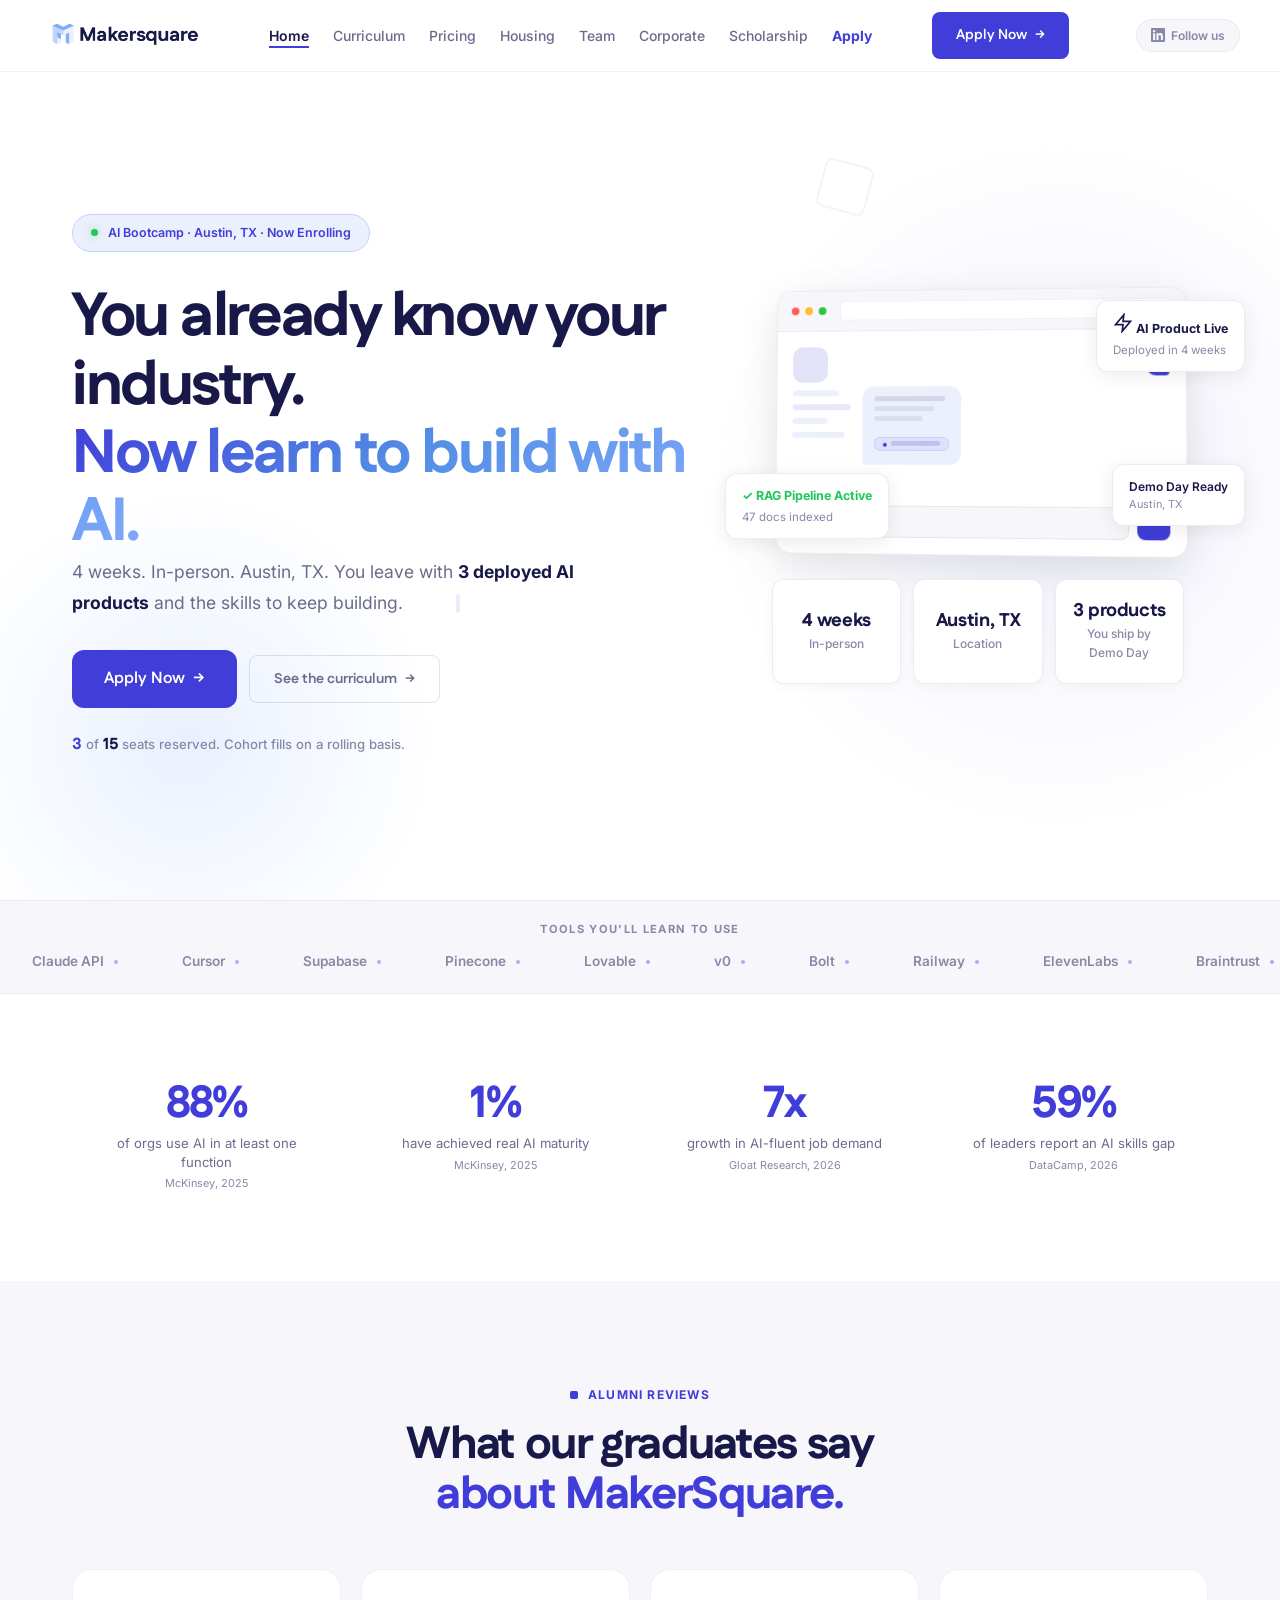
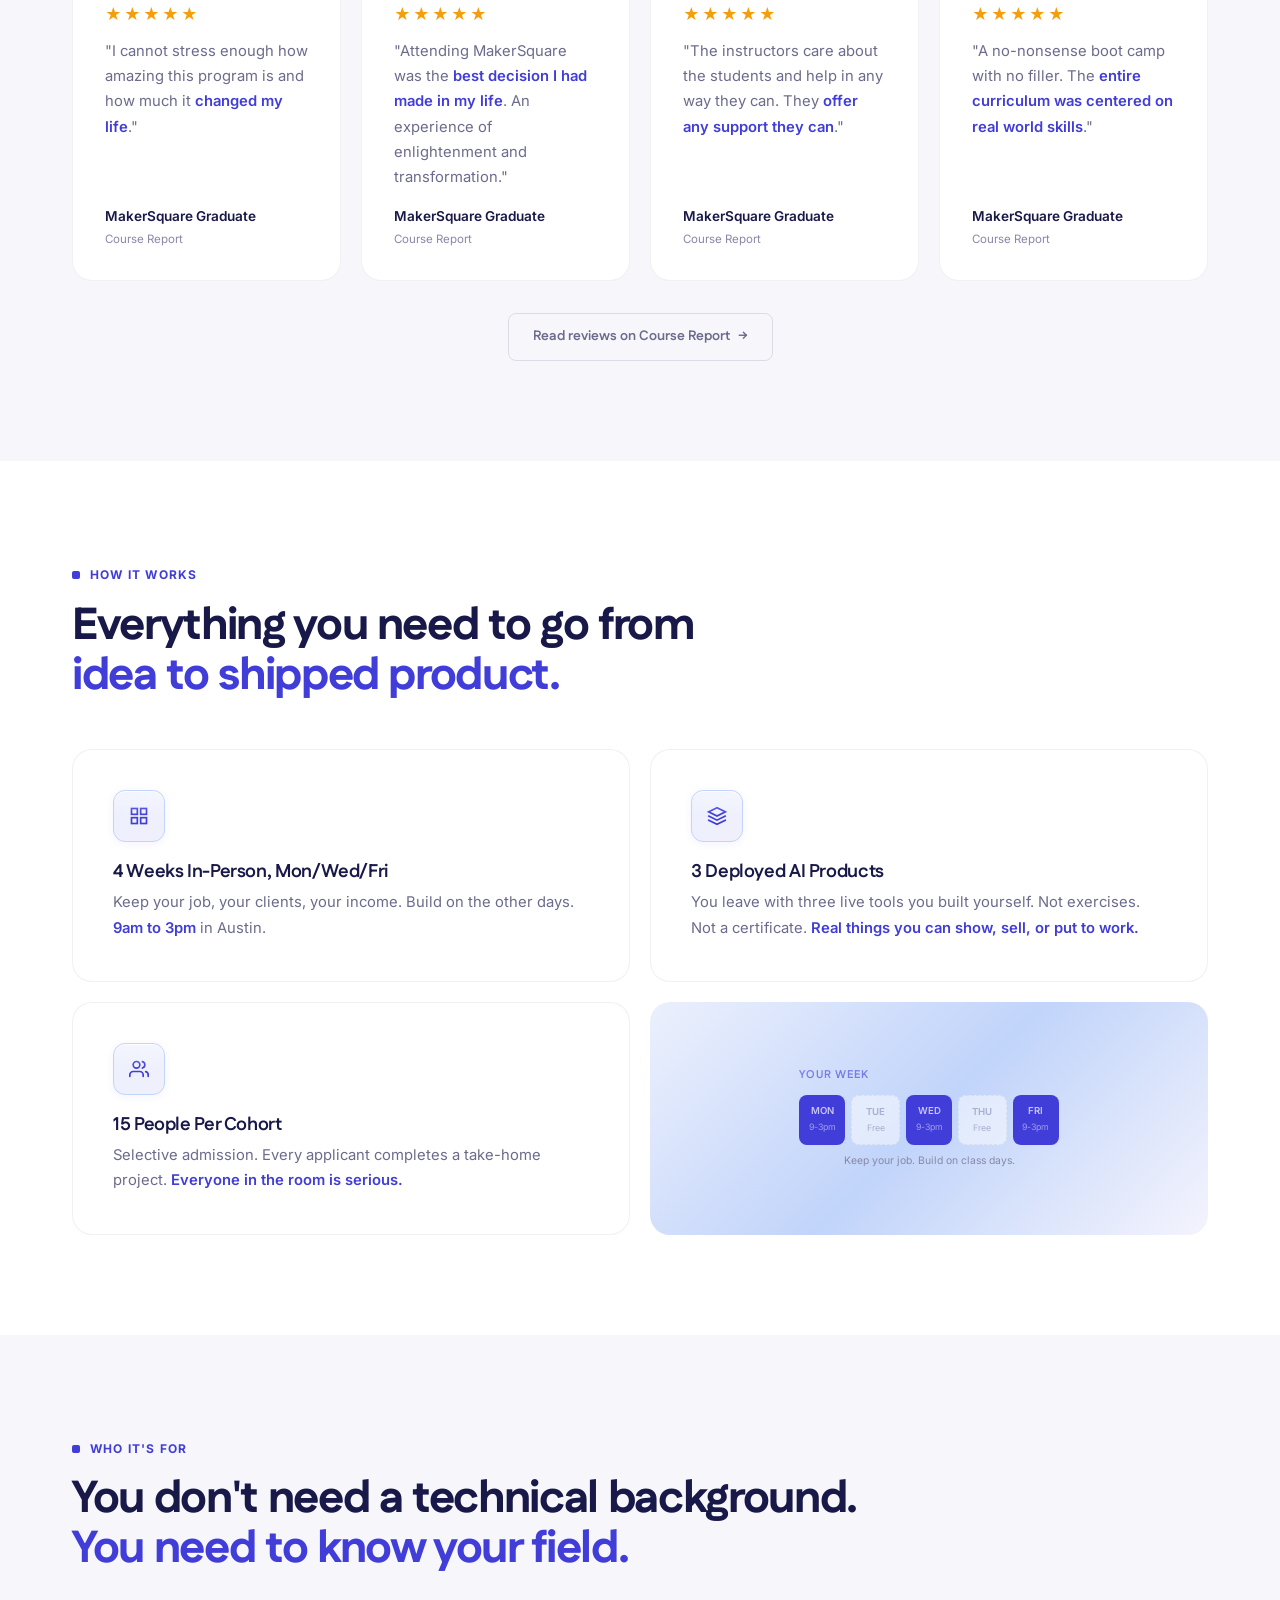
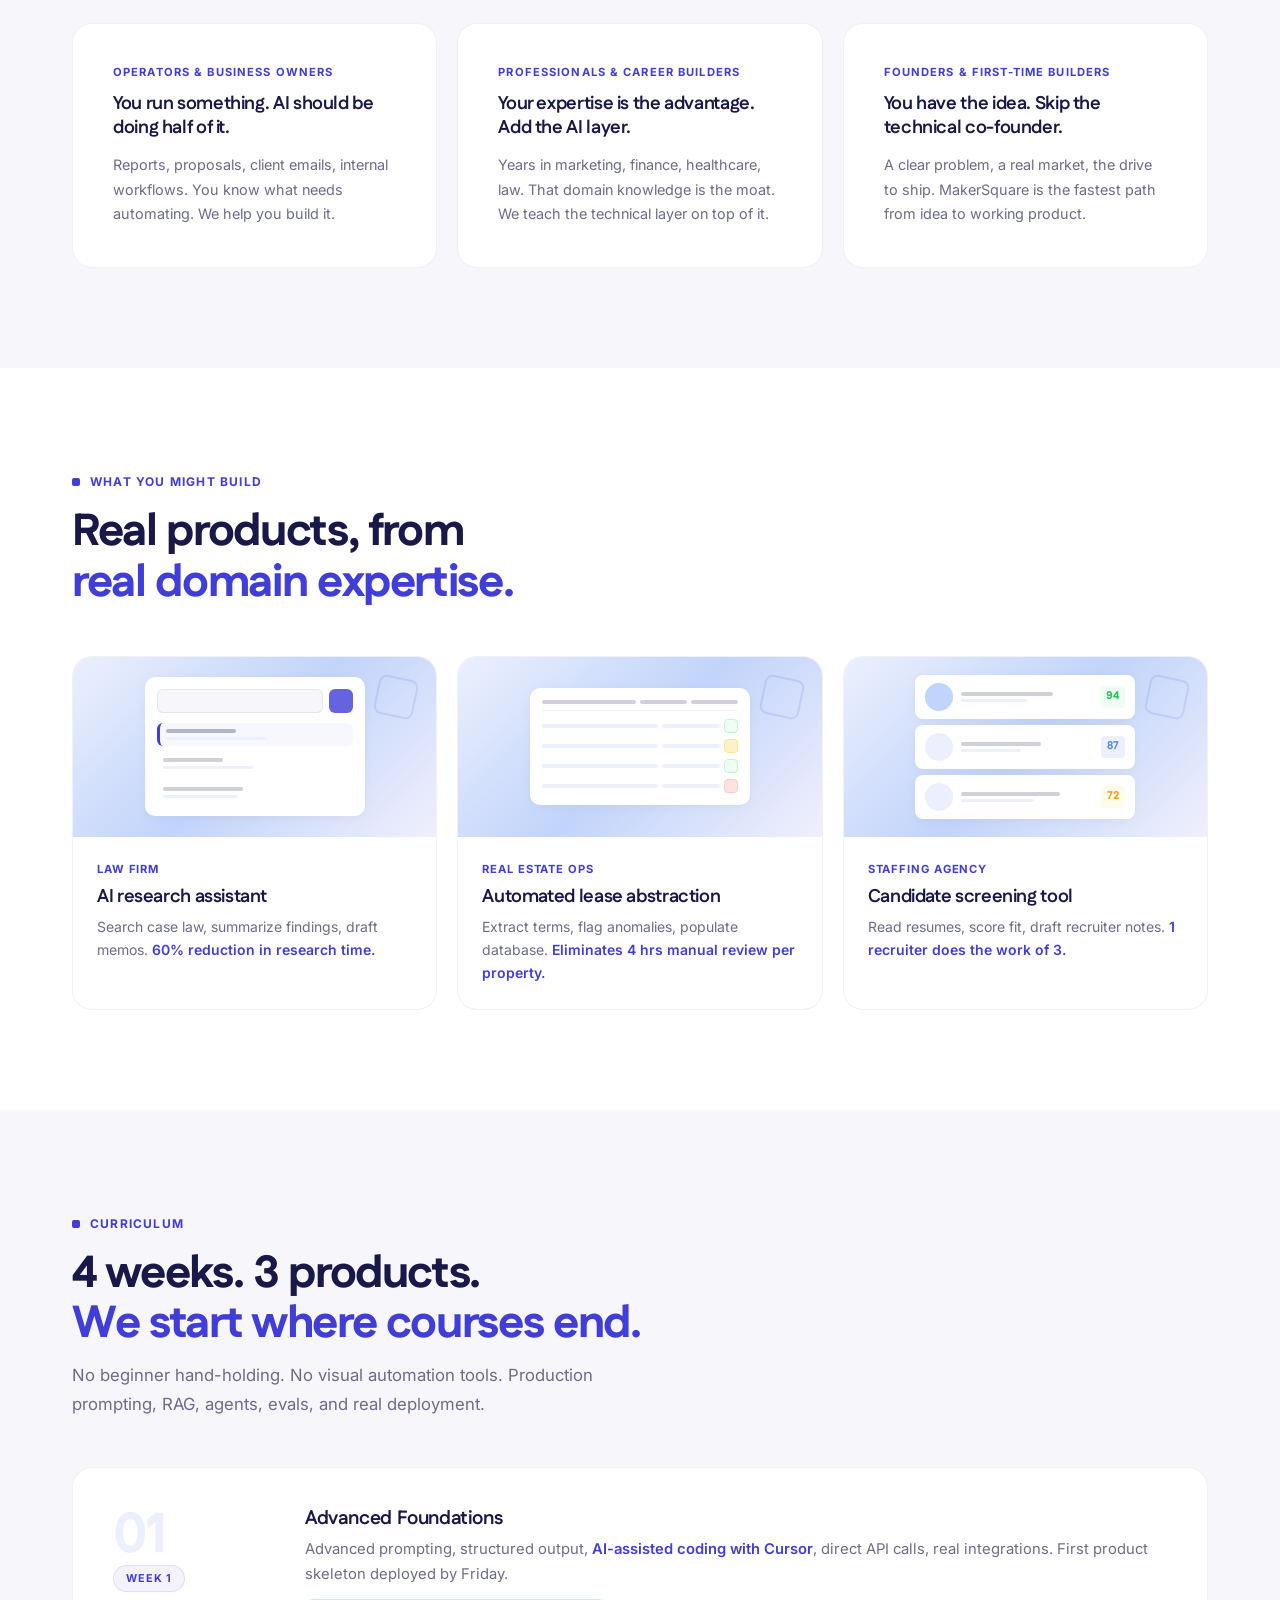
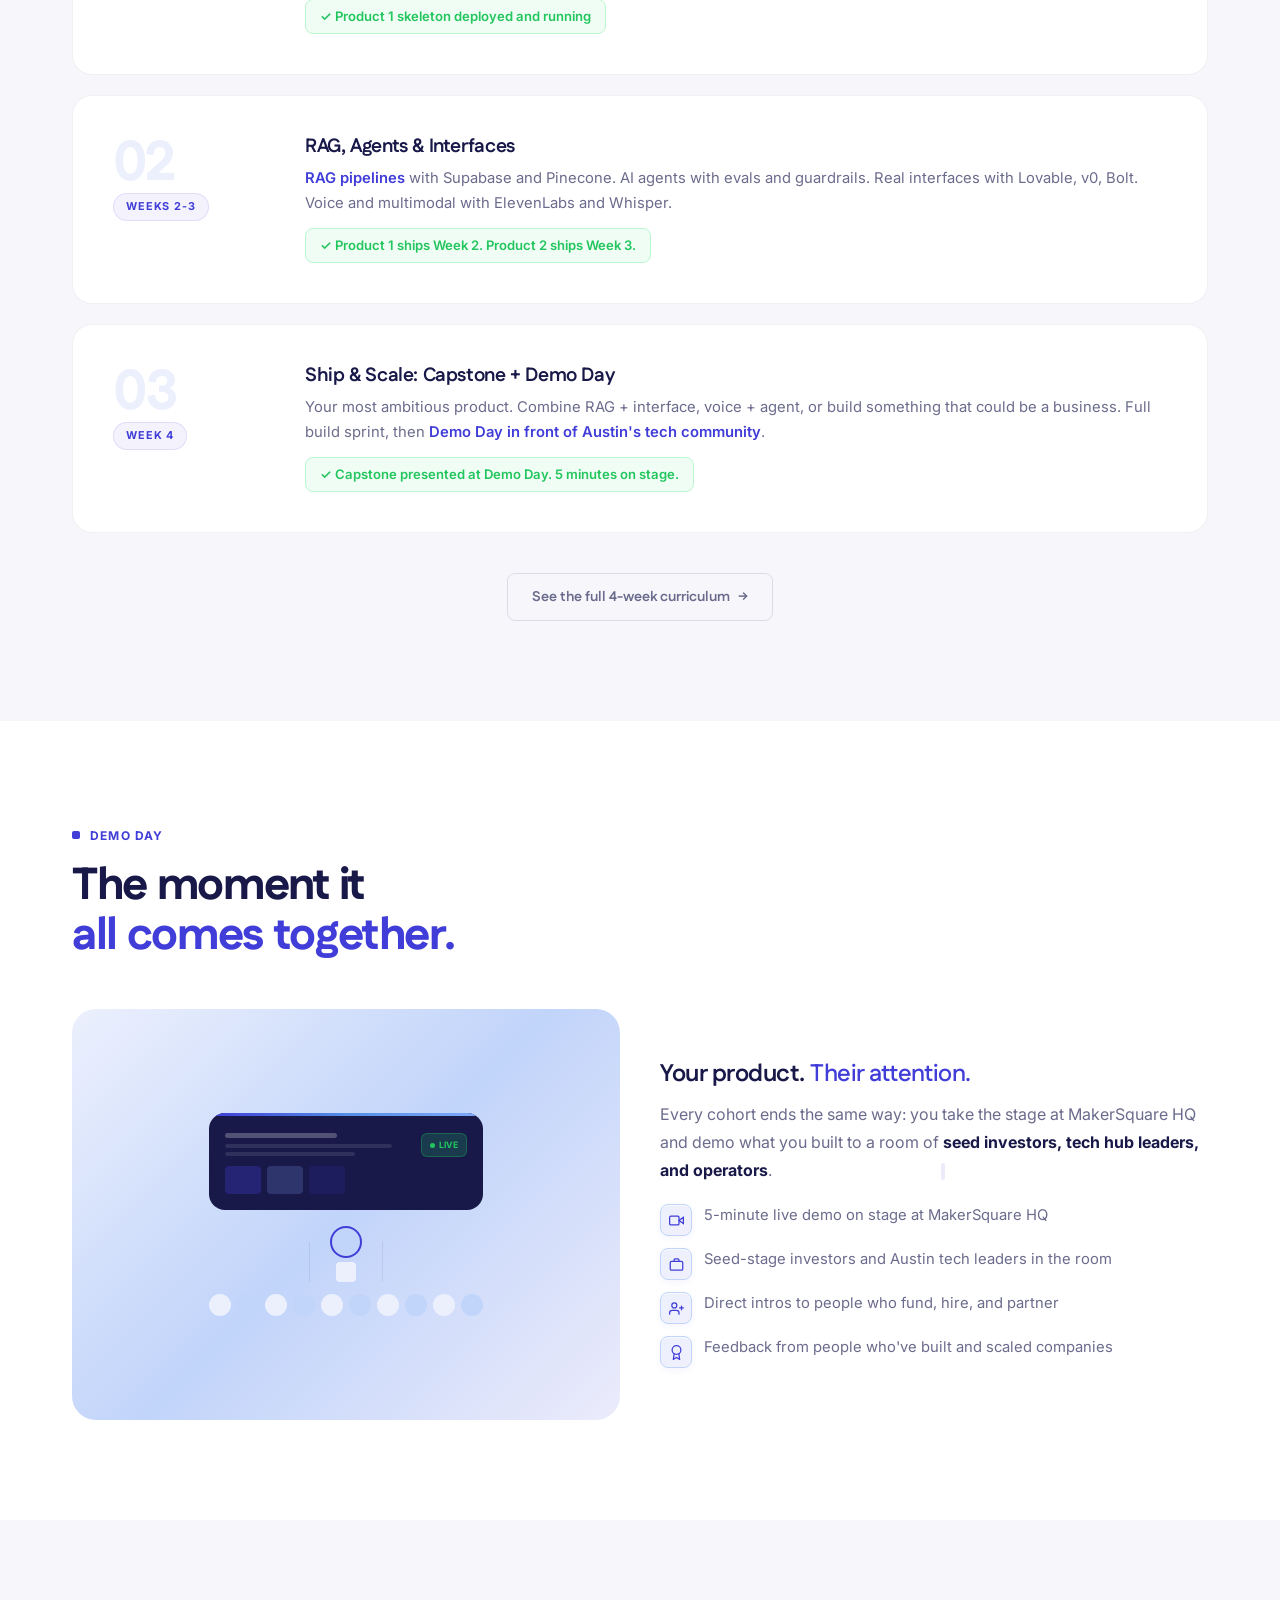
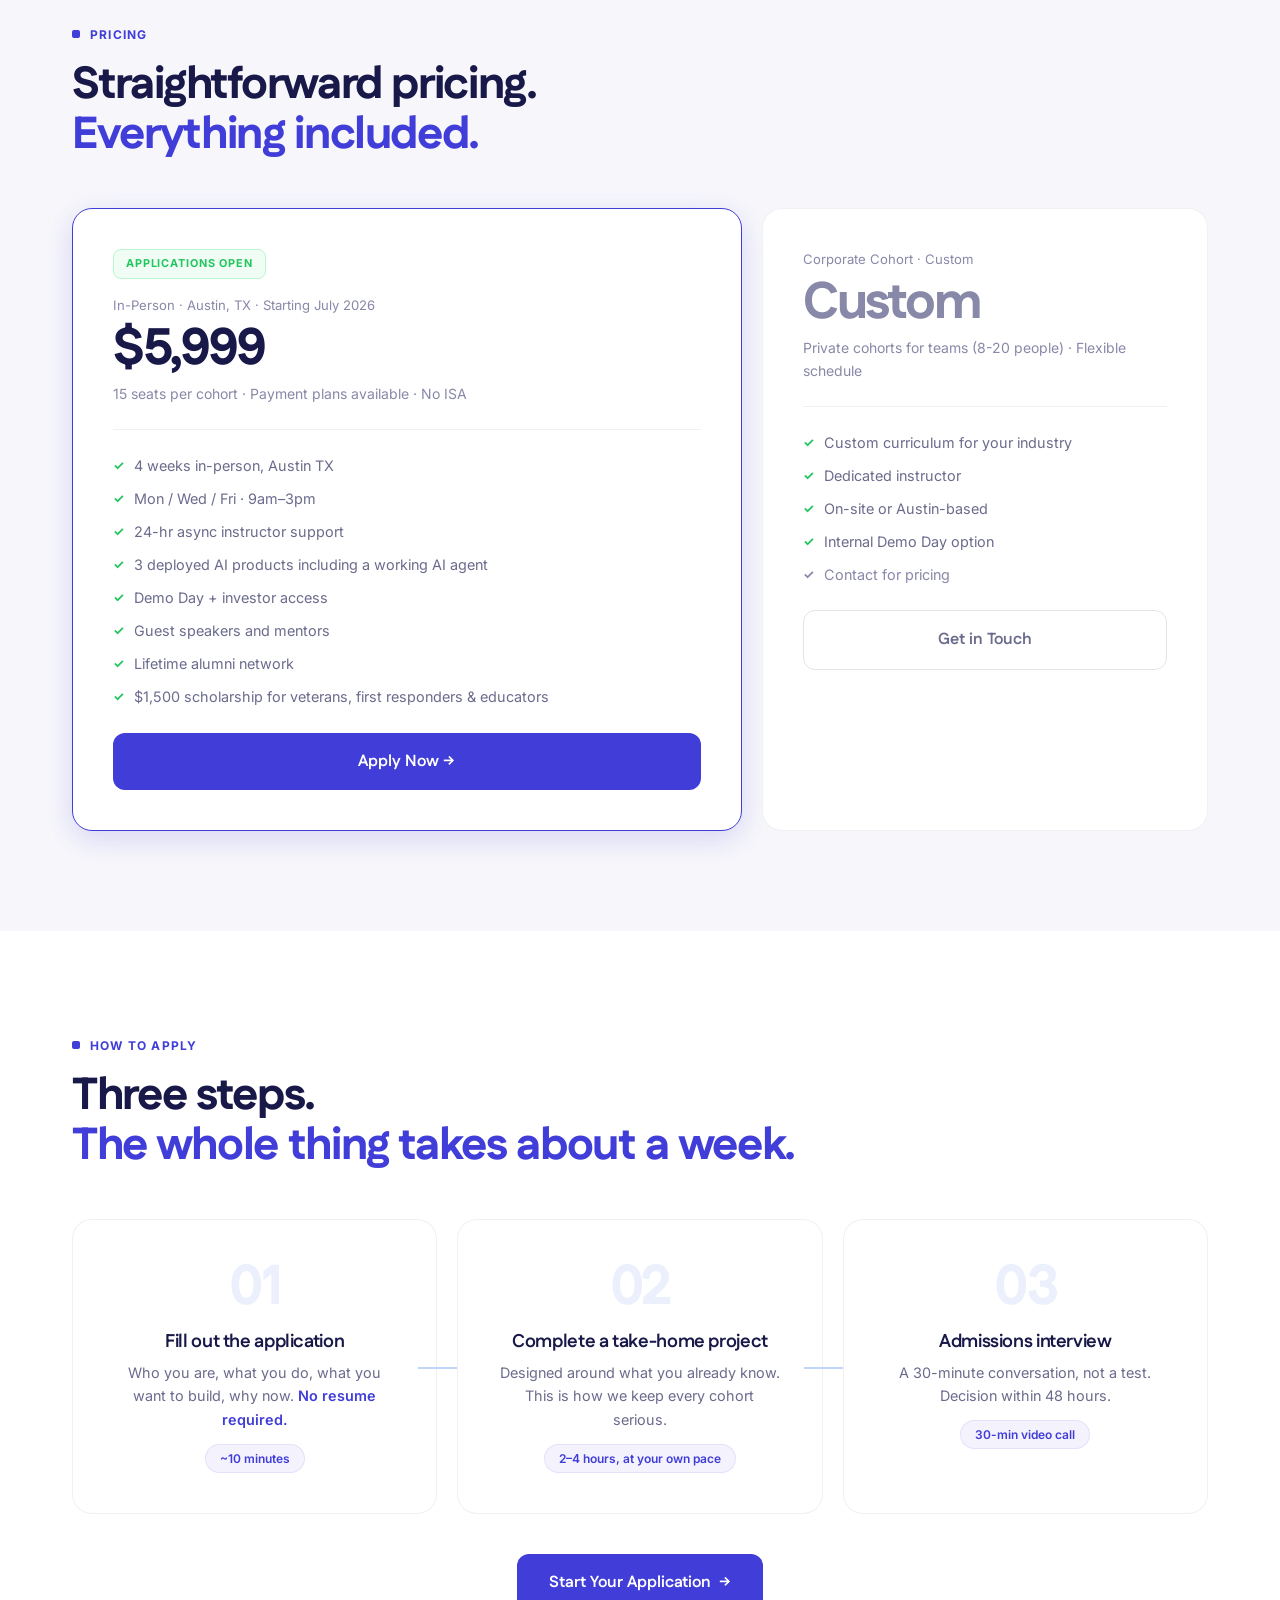
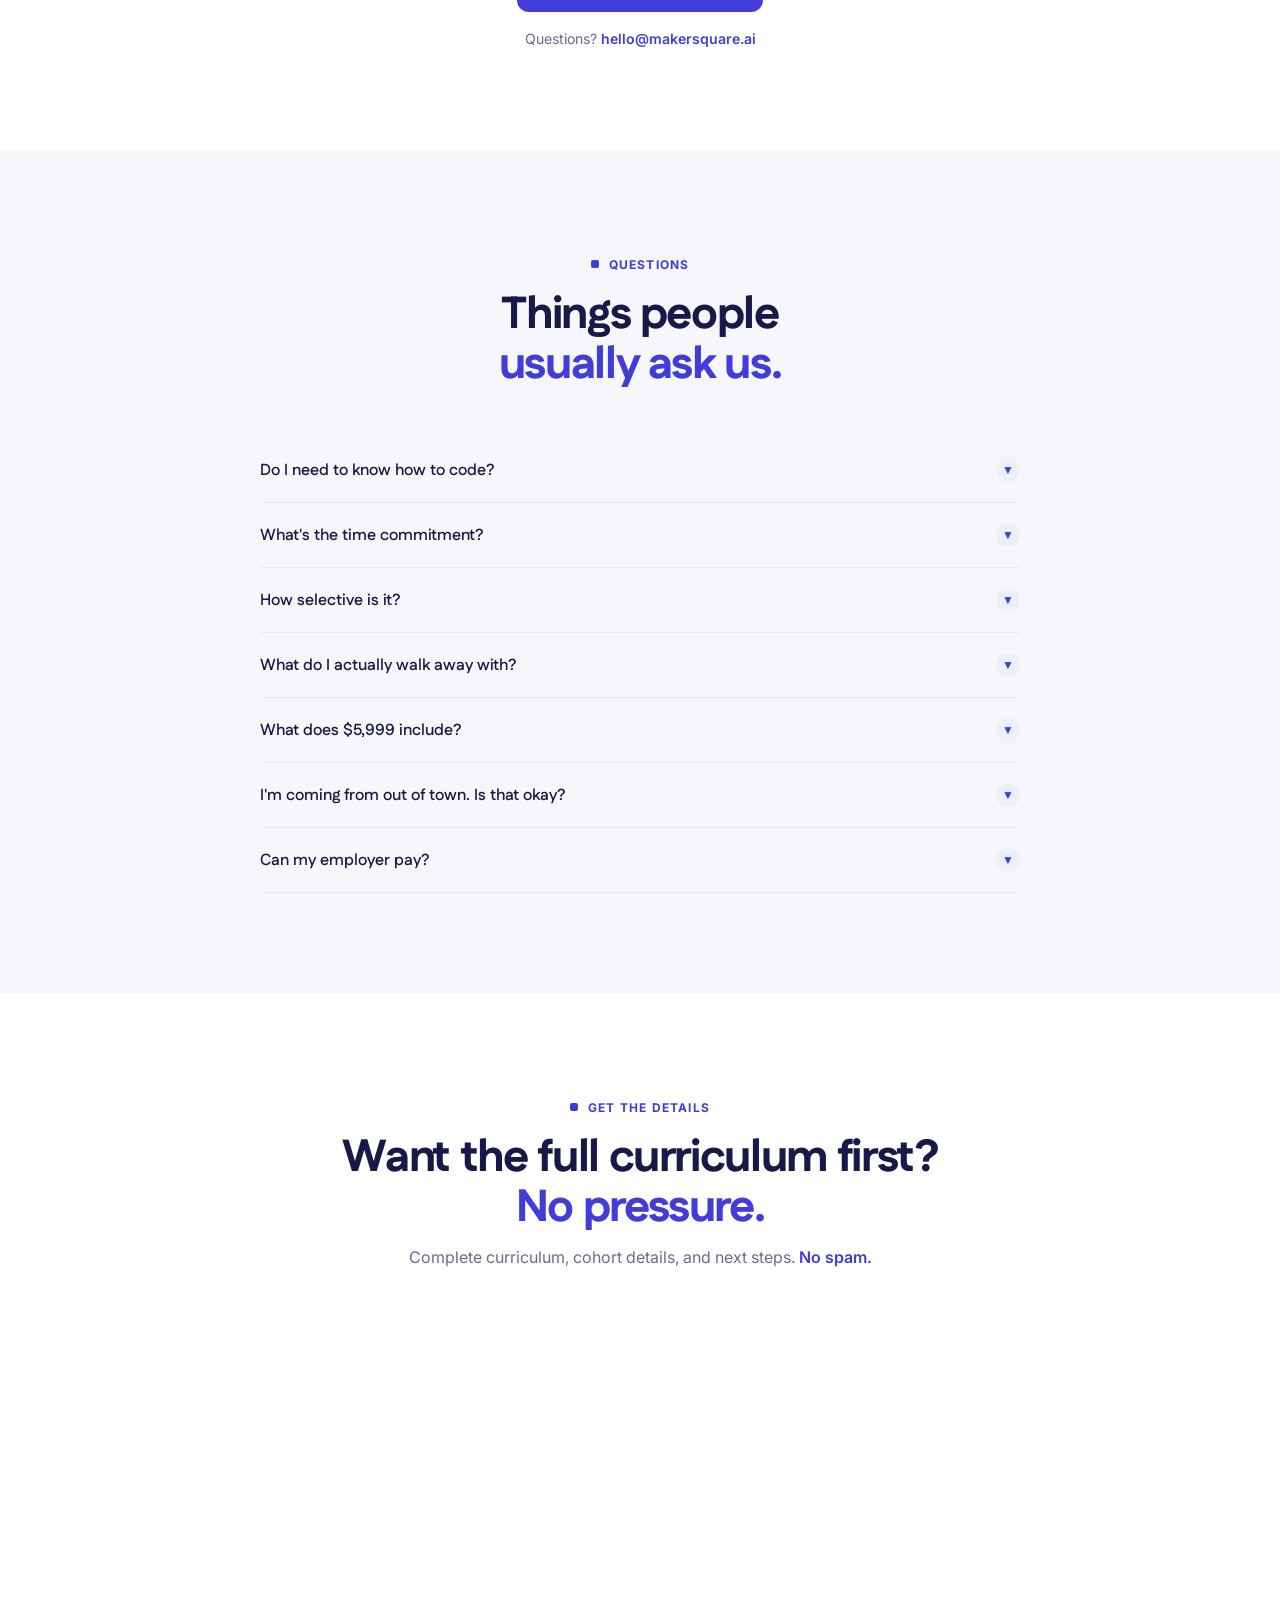
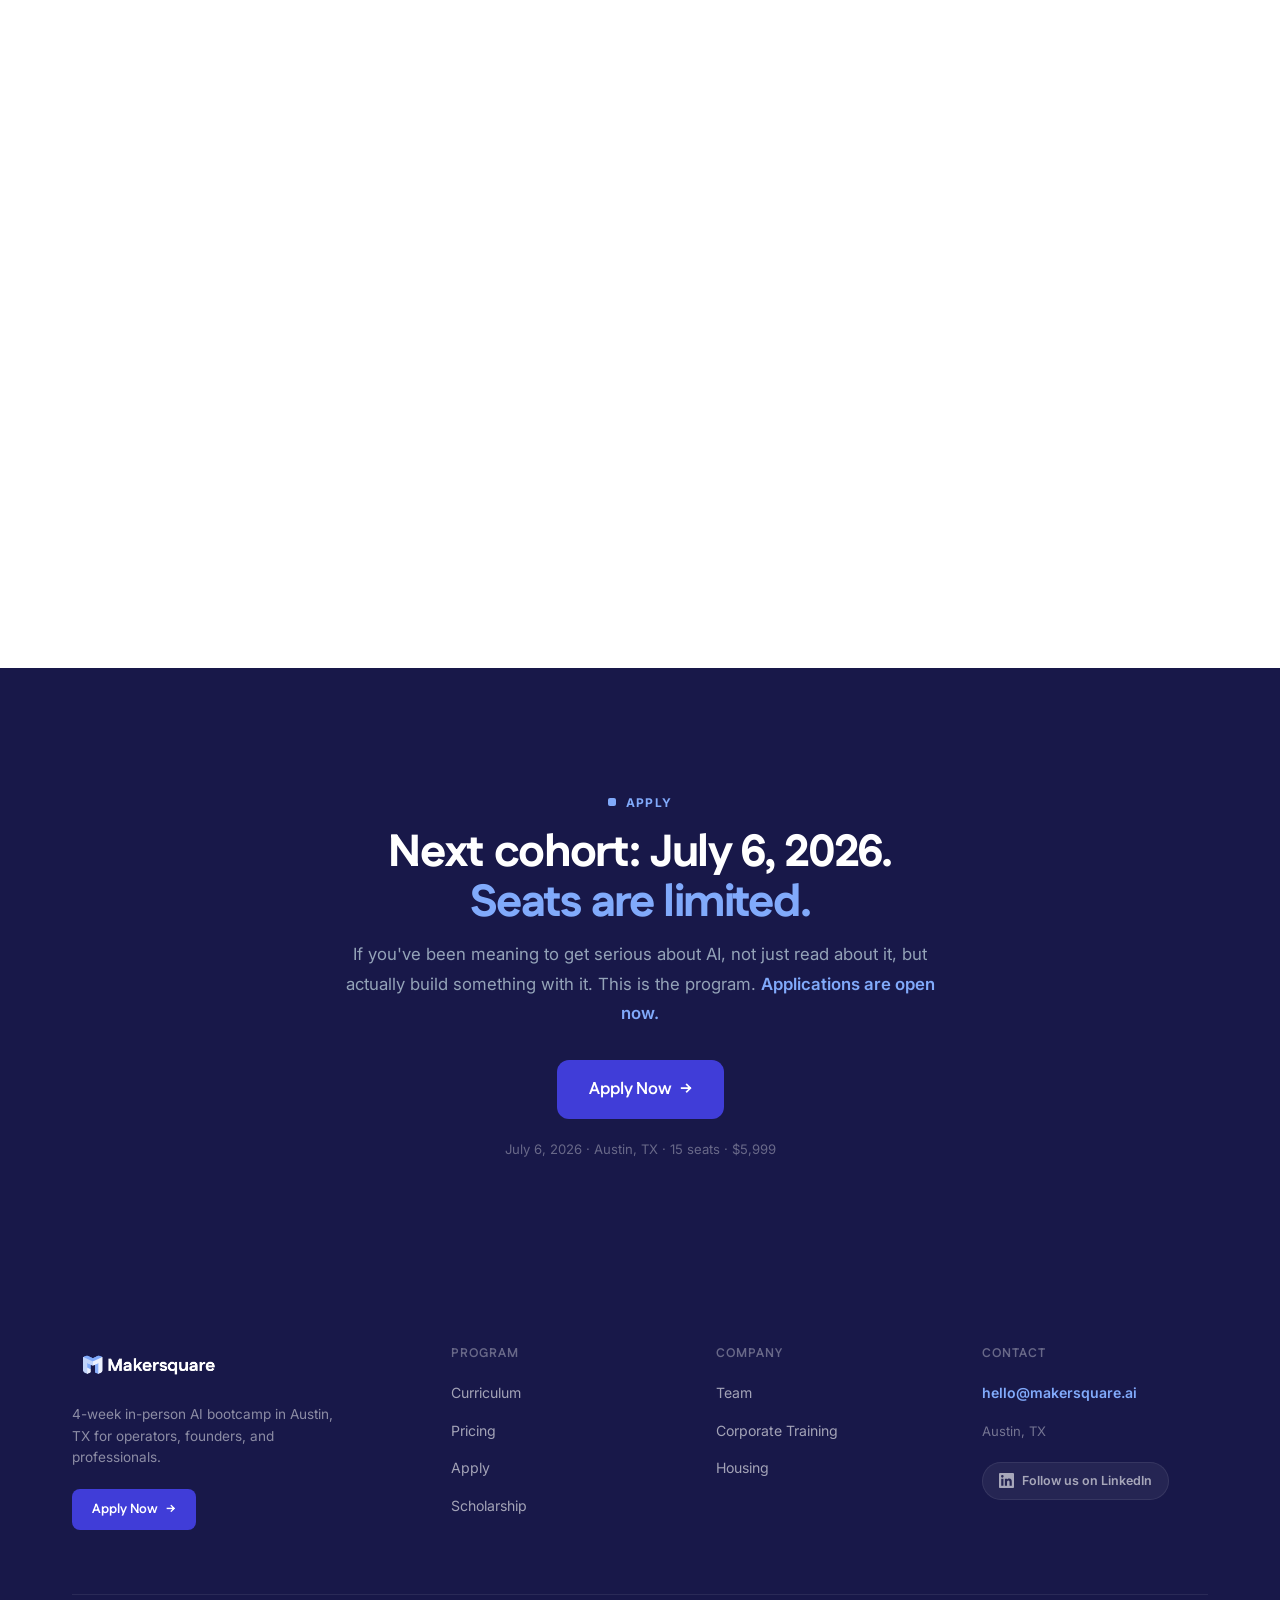
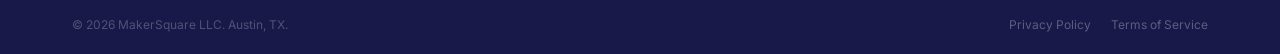
==== index.html @ 21750583 "Complete SEO layer: robots.txt, sitemap, llms.txt, schema, favicon - robots.txt: allows all AI crawl" ====
<!DOCTYPE html>
<html lang="en">
<head>
<meta charset="UTF-8">
<meta name="viewport" content="width=device-width, initial-scale=1.0">
<title>MakerSquare — AI Bootcamp Austin, TX | 4-Week In-Person Program</title>
<meta name="description" content="MakerSquare is a 4-week in-person AI bootcamp in Austin, TX for operators, founders, and professionals. No coding required. Build and deploy 3 real AI products. Starts July 2026.">
<meta name="robots" content="index, follow">
<link rel="icon" type="image/svg+xml" href="favicon.svg">
<link rel="canonical" href="https://www.makersquare.ai/">
<meta property="og:type" content="website">
<meta property="og:url" content="https://www.makersquare.ai/">
<meta property="og:title" content="MakerSquare — AI Bootcamp in Austin, TX">
<meta property="og:description" content="4-week in-person AI bootcamp in Austin for operators, founders, and professionals. No coding required. Build 3 real AI products. Starts July 2026.">
<meta property="og:image" content="https://www.makersquare.ai/og-image.jpg">
<meta name="twitter:card" content="summary_large_image">
<link href="https://fonts.googleapis.com/css2?family=Fustat:wght@400;500;600;700;800&family=Inter:wght@300;400;500;600;700;800&display=swap" rel="stylesheet">
<link rel="stylesheet" href="css/style.css">
<script type="text/javascript">
function ZFLead(){}
ZFLead.utmPValObj=ZFLead.utmPValObj||{};
ZFLead.utmPNameArr=new Array('utm_source','utm_medium','utm_campaign','utm_term','utm_content');
ZFLead.prototype.zfutm_getLeadVal=function(pName){var qStr='';try{qStr=window.top.location.search.substring(1)}catch(e){qStr=''}var pNameTemp=pName+'=';var pValue='';if(typeof qStr!=="undefined"&&qStr!==null&&qStr.length>0){var begin=qStr.indexOf(pNameTemp);if(begin!=-1){begin=begin+pNameTemp.length;end=qStr.indexOf('&',begin);if(end==-1){end=qStr.length}pValue=decodeURIComponent(qStr.substring(begin,end))}}if(pValue==undefined||pValue==''){pValue=this.zfutm_gC(pName)}return pValue};
ZFLead.prototype.zfutm_sC=function(paramName,path,domain,secure){var value=ZFLead.utmPValObj[paramName];if(typeof value!=="undefined"&&value!==null){var cookieStr=paramName+"="+encodeURIComponent(value);var exdate=new Date();exdate.setDate(exdate.getDate()+7);cookieStr+="; expires="+exdate.toGMTString();cookieStr+="; path=/";if(domain){cookieStr+="; domain="+encodeURIComponent(domain)}if(secure){cookieStr+="; secure"}document.cookie=cookieStr}};
ZFLead.prototype.zfutm_ini=function(){for(var i=0;i<ZFLead.utmPNameArr.length;i++){var zf_pN=ZFLead.utmPNameArr[i];var zf_pV=this.zfutm_getLeadVal(zf_pN);if(typeof zf_pV!=="undefined"&&zf_pV!==null){ZFLead.utmPValObj[zf_pN]=zf_pV}}for(var pkey in ZFLead.utmPValObj){this.zfutm_sC(pkey)}};
ZFLead.prototype.zfutm_gC=function(cookieName){var cookieArr=document.cookie.split('; ');for(var i=0;i<cookieArr.length;i++){var cookieVals=cookieArr[i].split('=');if(cookieVals[0]===cookieName&&cookieVals[1]){return decodeURIComponent(cookieVals[1])}}};
ZFLead.prototype.zfutm_gC_enc=function(cookieName){var cookieArr=document.cookie.split('; ');for(var i=0;i<cookieArr.length;i++){var cookieVals=cookieArr[i].split('=');if(cookieVals[0]===cookieName&&cookieVals[1]){return cookieVals[1]}}};
ZFLead.prototype.zfutm_iframeSprt=function(){var zf_frame=document.getElementsByTagName("iframe");for(var i=0;i<zf_frame.length;++i){if((zf_frame[i].src).indexOf('formperma')>0){var zf_src=zf_frame[i].src;for(var prmIdx=0;prmIdx<ZFLead.utmPNameArr.length;prmIdx++){var utmPm=ZFLead.utmPNameArr[prmIdx];var utmPmregex=new RegExp("[?&]"+utmPm+"=");if(!utmPmregex.test(zf_src)){var utmVal=this.zfutm_gC_enc(ZFLead.utmPNameArr[prmIdx]);if(typeof utmVal!=="undefined"){if(zf_src.indexOf('?')>0){zf_src=zf_src+'&'+utmPm+'='+utmVal}else{zf_src=zf_src+'?'+utmPm+'='+utmVal}}}}if(zf_frame[i].src.length<zf_src.length){zf_frame[i].src=zf_src}}}};
ZFLead.prototype.zfutm_DHtmlSprt=function(){var zf_formsArr=document.forms;for(var frmInd=0;frmInd<zf_formsArr.length;frmInd++){var zf_form_act=zf_formsArr[frmInd].action;if(zf_form_act&&zf_form_act.indexOf('formperma')>0){for(var prmIdx=0;prmIdx<ZFLead.utmPNameArr.length;prmIdx++){var utmPm=ZFLead.utmPNameArr[prmIdx];var utmVal=this.zfutm_gC(ZFLead.utmPNameArr[prmIdx]);if(typeof utmVal!=="undefined"){var fieldObj=zf_formsArr[frmInd][utmPm];if(fieldObj){fieldObj.value=utmVal}}}}}};
ZFLead.prototype.zfutm_jsEmbedSprt=function(id){document.getElementById('zforms_iframe_id').removeAttribute("onload");var jsEmbdFrm=document.getElementById("zforms_iframe_id");var embdSrc=jsEmbdFrm.src;for(var prmIdx=0;prmIdx<ZFLead.utmPNameArr.length;prmIdx++){var utmPm=ZFLead.utmPNameArr[prmIdx];var utmVal=this.zfutm_gC_enc(ZFLead.utmPNameArr[prmIdx]);if(typeof utmVal!=="undefined"){if(embdSrc.indexOf('?')>0){embdSrc=embdSrc+'&'+utmPm+'='+utmVal}else{embdSrc=embdSrc+'?'+utmPm+'='+utmVal}}}jsEmbdFrm.src=embdSrc};
var zfutm_zfLead=new ZFLead();
zfutm_zfLead.zfutm_ini();
if(document.readyState=="complete"){zfutm_zfLead.zfutm_iframeSprt();zfutm_zfLead.zfutm_DHtmlSprt()}else{window.addEventListener('load',function(){zfutm_zfLead.zfutm_iframeSprt();zfutm_zfLead.zfutm_DHtmlSprt()},false)}
</script>
<script type="application/ld+json">
{
  "@context": "https://schema.org",
  "@graph": [
    {
      "@type": "EducationalOrganization",
      "@id": "https://www.makersquare.ai/#organization",
      "name": "MakerSquare",
      "url": "https://www.makersquare.ai/",
      "logo": "https://www.makersquare.ai/favicon.svg",
      "image": "https://www.makersquare.ai/og-image.jpg",
      "description": "MakerSquare is a 4-week in-person AI bootcamp in Austin, TX for non-technical professionals. Build and deploy 3 real AI products. No coding required.",
      "address": {"@type": "PostalAddress", "addressLocality": "Austin", "addressRegion": "TX", "addressCountry": "US"},
      "founder": {"@type": "Person", "name": "Marliis Schneider", "jobTitle": "Founder & CEO"},
      "sameAs": ["https://www.linkedin.com/company/makersquare-ai"]
    },
    {
      "@type": "Course",
      "@id": "https://www.makersquare.ai/#course",
      "name": "MakerSquare AI Bootcamp",
      "description": "4-week in-person AI bootcamp in Austin, TX for operators, founders, and professionals. Build and deploy 3 real AI products. No coding required.",
      "provider": {"@id": "https://www.makersquare.ai/#organization"},
      "url": "https://www.makersquare.ai/",
      "educationalLevel": "Beginner",
      "teaches": ["Prompt engineering", "RAG systems", "AI agents", "Cursor", "Supabase", "Pinecone", "AI product development", "ElevenLabs", "Lovable"],
      "hasCourseInstance": {
        "@type": "CourseInstance",
        "courseMode": "onsite",
        "location": {"@type": "Place", "name": "MakerSquare Austin", "address": {"@type": "PostalAddress", "addressLocality": "Austin", "addressRegion": "TX", "addressCountry": "US"}},
        "startDate": "2026-07-06",
        "endDate": "2026-08-01",
        "courseWorkload": "P4W",
        "offers": {"@type": "Offer", "price": "5999", "priceCurrency": "USD", "availability": "https://schema.org/InStock", "url": "https://www.makersquare.ai/apply.html"}
      }
    },
    {
      "@type": "WebSite",
      "@id": "https://www.makersquare.ai/#website",
      "url": "https://www.makersquare.ai/",
      "name": "MakerSquare",
      "publisher": {"@id": "https://www.makersquare.ai/#organization"}
    },
    {
      "@type": "FAQPage",
      "mainEntity": [
        {"@type": "Question", "name": "Do I need to know how to code to join MakerSquare?", "acceptedAnswer": {"@type": "Answer", "text": "No. Basic computer fluency and real experience in your field. We've had doctors, lawyers, real estate agents, and marketing directors build exceptional AI products."}},
        {"@type": "Question", "name": "What is the time commitment for MakerSquare?", "acceptedAnswer": {"@type": "Answer", "text": "Mon/Wed/Fri, 9am to 3pm for 4 weeks (18 hrs/week in class), plus 10 to 15 hours of project work on your time."}},
        {"@type": "Question", "name": "How much does MakerSquare cost?", "acceptedAnswer": {"@type": "Answer", "text": "Tuition is $5,999. A $1,500 scholarship is available for military veterans, first responders, and educators (reducing tuition to $4,499). Payment plans available. No income share agreements."}},
        {"@type": "Question", "name": "What do I walk away with?", "acceptedAnswer": {"@type": "Answer", "text": "Three deployed AI products. A Demo Day presentation to Austin investors and operators. A cohort of builders who become your long-term network."}},
        {"@type": "Question", "name": "Is MakerSquare only for people in Austin?", "acceptedAnswer": {"@type": "Answer", "text": "No. MakerSquare welcomes builders from anywhere. Housing assistance is available with partner Airbnb discounts starting from $1,600/month."}}
      ]
    }
  ]
}
</script>
</head>
<body>

<!-- NAV -->
<nav class="nav">
  <div class="nav-inner">
    <a href="index.html" class="nav-logo"><img src="logo-light.png" alt="MakerSquare"></a>
    <ul class="nav-links">
      <li><a href="index.html" class="active">Home</a></li>
      <li><a href="curriculum.html">Curriculum</a></li>
      <li><a href="pricing.html">Pricing</a></li>
      <li><a href="housing.html">Housing</a></li>
      <li><a href="team.html">Team</a></li>
      <li><a href="corporate.html">Corporate</a></li>
      <li><a href="scholarship.html">Scholarship</a></li>
      <li><a href="apply.html" class="nav-apply">Apply</a></li>
    </ul>
    <a href="apply.html" class="btn btn-primary btn-arrow">Apply Now </a>
    <div class="nav-social"><a href="https://www.linkedin.com/company/makersquare-ai" target="_blank" rel="noopener" aria-label="LinkedIn"><svg xmlns="http://www.w3.org/2000/svg" viewBox="0 0 24 24"><path d="M20.447 20.452h-3.554v-5.569c0-1.328-.027-3.037-1.852-3.037-1.853 0-2.136 1.445-2.136 2.939v5.667H9.351V9h3.414v1.561h.046c.477-.9 1.637-1.85 3.37-1.85 3.601 0 4.267 2.37 4.267 5.455v6.286zM5.337 7.433a2.062 2.062 0 01-2.063-2.065 2.064 2.064 0 112.063 2.065zm1.782 13.019H3.555V9h3.564v11.452zM22.225 0H1.771C.792 0 0 .774 0 1.729v20.542C0 23.227.792 24 1.771 24h20.451C23.2 24 24 23.227 24 22.271V1.729C24 .774 23.2 0 22.222 0h.003z"/></svg>Follow us</a></div>
    <button class="nav-hamburger" aria-label="Toggle menu"><span></span><span></span><span></span></button>
  </div>
</nav>
<div class="mobile-menu">
  <ul class="mobile-menu-links">
    <li><a href="index.html">Home</a></li>
    <li><a href="curriculum.html">Curriculum</a></li>
    <li><a href="pricing.html">Pricing</a></li>
    <li><a href="housing.html">Housing</a></li>
    <li><a href="team.html">Team</a></li>
    <li><a href="corporate.html">Corporate</a></li>
    <li><a href="scholarship.html">Scholarship</a></li>
    <li><a href="apply.html">Apply</a></li>
  </ul>
  <a href="apply.html" class="btn btn-primary btn-block btn-lg" style="margin-top:24px;">Apply Now</a>
</div>


<!-- ═══ HERO ═══ -->
<section class="hero">
  <div class="hero-glow"></div>
  <div class="hero-glow-2"></div>
  <div class="hero-dots"></div>
  <div class="deco-square deco-square--md" style="top:18%;right:32%;transform:rotate(15deg);"></div>
  <div class="deco-square deco-square--sm deco-square--filled" style="top:72%;left:8%;transform:rotate(-8deg);"></div>

  <div class="container">
    <div>
      <div class="hero-badge hero-enter hero-enter-d1">
        <div class="hero-badge-dot"></div>
        AI Bootcamp &middot; Austin, TX &middot; Now Enrolling
      </div>
      <h1 class="hero-enter hero-enter-d2">You already know your industry.<br><span class="text-gradient">Now learn to build with AI.</span></h1>
      <p class="hero-sub hero-enter hero-enter-d3">4 weeks. In-person. Austin, TX. You leave with <span class="hi">3 deployed AI products</span> and the skills to keep building.</p>
      <div class="hero-actions hero-enter hero-enter-d4">
        <a href="apply.html" class="btn btn-primary btn-lg btn-arrow">Apply Now </a>
        <a href="#curriculum" class="btn btn-ghost btn-arrow">See the curriculum </a>
      </div>
      <p class="hero-urgency hero-enter hero-enter-d5"><span style="font-family:var(--font-display);font-weight:800;color:var(--indigo);font-size:1rem;">3</span> of <span style="font-family:var(--font-display);font-weight:800;color:var(--navy);font-size:1rem;">15</span> seats reserved. Cohort fills on a rolling basis.</p>
    </div>

    <!-- Mockup visual -->
    <div class="hero-visual hero-enter hero-enter-d3">
      <div class="ui-mockup">
        <div class="ui-mockup-bar"><div class="ui-mockup-dot"></div><div class="ui-mockup-dot"></div><div class="ui-mockup-dot"></div><div class="ui-mockup-url"></div></div>
        <div class="ui-mockup-body" style="padding:16px;display:flex;flex-direction:column;gap:12px;">
          <!-- Sidebar + main area -->
          <div style="display:flex;gap:12px;">
            <!-- Sidebar -->
            <div style="width:60px;flex-shrink:0;display:flex;flex-direction:column;gap:8px;">
              <div style="width:36px;height:36px;border-radius:10px;background:var(--indigo);opacity:0.15;"></div>
              <div style="height:6px;background:var(--cloud);border-radius:3px;width:80%;"></div>
              <div style="height:6px;background:rgba(64,61,216,0.12);border-radius:3px;width:100%;"></div>
              <div style="height:6px;background:var(--cloud);border-radius:3px;width:60%;"></div>
              <div style="height:6px;background:var(--cloud);border-radius:3px;width:90%;"></div>
            </div>
            <!-- Chat area -->
            <div style="flex:1;display:flex;flex-direction:column;gap:10px;">
              <!-- User message -->
              <div style="align-self:flex-end;background:var(--indigo);border-radius:12px 12px 4px 12px;padding:8px 12px;max-width:75%;">
                <div style="height:5px;background:rgba(255,255,255,0.4);border-radius:3px;width:90%;margin-bottom:4px;"></div>
                <div style="height:5px;background:rgba(255,255,255,0.25);border-radius:3px;width:60%;"></div>
              </div>
              <!-- AI response -->
              <div style="align-self:flex-start;background:var(--cloud);border-radius:12px 12px 12px 4px;padding:10px 12px;max-width:85%;">
                <div style="height:5px;background:rgba(24,24,73,0.12);border-radius:3px;width:95%;margin-bottom:5px;"></div>
                <div style="height:5px;background:rgba(24,24,73,0.08);border-radius:3px;width:80%;margin-bottom:5px;"></div>
                <div style="height:5px;background:rgba(24,24,73,0.08);border-radius:3px;width:65%;margin-bottom:8px;"></div>
                <!-- Citation chip -->
                <div style="display:inline-flex;gap:4px;background:rgba(64,61,216,0.08);border:1px solid rgba(64,61,216,0.12);border-radius:6px;padding:3px 8px;">
                  <div style="width:4px;height:4px;border-radius:50%;background:var(--indigo);margin-top:2px;"></div>
                  <div style="height:5px;background:rgba(64,61,216,0.2);border-radius:3px;width:50px;"></div>
                </div>
              </div>
              <!-- User message 2 -->
              <div style="align-self:flex-end;background:var(--indigo);border-radius:12px 12px 4px 12px;padding:8px 12px;max-width:65%;">
                <div style="height:5px;background:rgba(255,255,255,0.35);border-radius:3px;width:80%;"></div>
              </div>
              <!-- Input bar -->
              <div style="display:flex;gap:8px;margin-top:auto;">
                <div style="flex:1;height:32px;background:var(--light-bg);border:1px solid rgba(24,24,73,0.08);border-radius:8px;"></div>
                <div style="width:32px;height:32px;background:var(--indigo);border-radius:8px;flex-shrink:0;"></div>
              </div>
            </div>
          </div>
        </div>
      </div>
      <div class="floating-card floating-card--1"><div style="font-weight:700;color:var(--navy);"><svg width="20" height="20" viewBox="0 0 24 24" fill="none" stroke="currentColor" stroke-width="2" stroke-linecap="round"><path d="M13 2L3 14h9l-1 8 10-12h-9l1-8z"/></svg> AI Product Live</div><div style="color:var(--text-muted);font-size:0.72rem;margin-top:2px;">Deployed in 4 weeks</div></div>
      <div class="floating-card floating-card--2"><div style="font-weight:700;color:var(--green);">&#10003; RAG Pipeline Active</div><div style="color:var(--text-muted);font-size:0.72rem;margin-top:2px;">47 docs indexed</div></div>
      <div class="floating-card floating-card--3"><div style="font-weight:600;color:var(--navy);font-size:0.75rem;">Demo Day Ready</div><div style="color:var(--text-muted);font-size:0.68rem;">Austin, TX</div></div>

      <div class="hero-stat-pills hero-enter hero-enter-d6">
        <div class="hero-stat-pill"><div class="hero-stat-pill-num" data-count="4" data-suffix=" weeks">0</div><div class="hero-stat-pill-label">In-person</div></div>
        <div class="hero-stat-pill"><div class="hero-stat-pill-num">Austin, TX</div><div class="hero-stat-pill-label">Location</div></div>
        <div class="hero-stat-pill"><div class="hero-stat-pill-num" data-count="3" data-suffix=" products">0</div><div class="hero-stat-pill-label">You ship by Demo Day</div></div>
      </div>
    </div>
  </div>
</section>


<!-- ═══ TOOLS TICKER ═══ -->
<div class="ticker">
  <div class="ticker-label">Tools you'll learn to use</div>
  <div class="ticker-track">
    <span class="ticker-item">Claude API</span><span class="ticker-item">Cursor</span><span class="ticker-item">Supabase</span><span class="ticker-item">Pinecone</span><span class="ticker-item">Lovable</span><span class="ticker-item">v0</span><span class="ticker-item">Bolt</span><span class="ticker-item">Railway</span><span class="ticker-item">ElevenLabs</span><span class="ticker-item">Braintrust</span>
    <span class="ticker-item">Claude API</span><span class="ticker-item">Cursor</span><span class="ticker-item">Supabase</span><span class="ticker-item">Pinecone</span><span class="ticker-item">Lovable</span><span class="ticker-item">v0</span><span class="ticker-item">Bolt</span><span class="ticker-item">Railway</span><span class="ticker-item">ElevenLabs</span><span class="ticker-item">Braintrust</span>
  </div>
</div>


<!-- ═══ STATS STRIP ═══ -->
<div class="container">
  <div class="stats-strip">
    <div class="stats-strip-card reveal reveal-d1"><div class="stats-strip-num" data-count="88" data-suffix="%">0</div><div class="stats-strip-label">of orgs use AI in at least one function</div><div class="stats-strip-source">McKinsey, 2025</div></div>
    <div class="stats-strip-card reveal reveal-d2"><div class="stats-strip-num">1%</div><div class="stats-strip-label">have achieved real AI maturity</div><div class="stats-strip-source">McKinsey, 2025</div></div>
    <div class="stats-strip-card reveal reveal-d3"><div class="stats-strip-num" data-count="7" data-suffix="x">0</div><div class="stats-strip-label">growth in AI-fluent job demand</div><div class="stats-strip-source">Gloat Research, 2026</div></div>
    <div class="stats-strip-card reveal reveal-d4"><div class="stats-strip-num" data-count="59" data-suffix="%">0</div><div class="stats-strip-label">of leaders report an AI skills gap</div><div class="stats-strip-source">DataCamp, 2026</div></div>
  </div>
</div>


<!-- ═══ REVIEWS ═══ -->
<section class="section section--alt" id="reviews">
  <div class="container">
    <div style="text-align:center;">
      <div class="section-label reveal" style="justify-content:center;">Alumni reviews</div>
      <h2 class="reveal">What our graduates say<br><span class="text-accent">about MakerSquare.</span></h2>
    </div>
    <div class="reviews-grid">
      <div class="review-card reveal reveal-d1"><div class="review-stars">&#9733;&#9733;&#9733;&#9733;&#9733;</div><blockquote>"I cannot stress enough how amazing this program is and how much it <span class="bl">changed my life</span>."</blockquote><div class="review-author">MakerSquare Graduate</div><div class="review-source">Course Report</div></div>
      <div class="review-card reveal reveal-d2"><div class="review-stars">&#9733;&#9733;&#9733;&#9733;&#9733;</div><blockquote>"Attending MakerSquare was the <span class="bl">best decision I had made in my life</span>. An experience of enlightenment and transformation."</blockquote><div class="review-author">MakerSquare Graduate</div><div class="review-source">Course Report</div></div>
      <div class="review-card reveal reveal-d3"><div class="review-stars">&#9733;&#9733;&#9733;&#9733;&#9733;</div><blockquote>"The instructors care about the students and help in any way they can. They <span class="bl">offer any support they can</span>."</blockquote><div class="review-author">MakerSquare Graduate</div><div class="review-source">Course Report</div></div>
      <div class="review-card reveal reveal-d4"><div class="review-stars">&#9733;&#9733;&#9733;&#9733;&#9733;</div><blockquote>"A no-nonsense boot camp with no filler. The <span class="bl">entire curriculum was centered on real world skills</span>."</blockquote><div class="review-author">MakerSquare Graduate</div><div class="review-source">Course Report</div></div>
    </div>
    <div style="text-align:center;margin-top:var(--s7);"><a href="https://www.coursereport.com/schools/makersquare" target="_blank" rel="noopener" class="btn btn-ghost btn-arrow" style="font-size:0.85rem;">Read reviews on Course Report </a></div>
  </div>
</section>


<!-- ═══ HOW IT WORKS ═══ -->
<section class="section" id="how-it-works">
  <div class="container">
    <div class="section-label reveal">How it works</div>
    <h2 class="reveal">Everything you need to go from<br><span class="text-accent">idea to shipped product.</span></h2>
    <div class="bento-grid">
      <div class="bento-card reveal reveal-d1"><div class="bento-icon"><svg width="20" height="20" viewBox="0 0 24 24" fill="none" stroke="currentColor" stroke-width="2" stroke-linecap="round"><rect x="3" y="3" width="7" height="7"/><rect x="14" y="3" width="7" height="7"/><rect x="3" y="14" width="7" height="7"/><rect x="14" y="14" width="7" height="7"/></svg></div><h3>4 Weeks In-Person, Mon/Wed/Fri</h3><p>Keep your job, your clients, your income. Build on the other days. <span class="bl">9am to 3pm</span> in Austin.</p></div>
      <div class="bento-card reveal reveal-d2"><div class="bento-icon"><svg width="20" height="20" viewBox="0 0 24 24" fill="none" stroke="currentColor" stroke-width="2" stroke-linecap="round"><path d="M12 2L2 7l10 5 10-5-10-5z"/><path d="M2 17l10 5 10-5"/><path d="M2 12l10 5 10-5"/></svg></div><h3>3 Deployed AI Products</h3><p>You leave with three live tools you built yourself. Not exercises. Not a certificate. <span class="bl">Real things you can show, sell, or put to work.</span></p></div>
      <div class="bento-card reveal reveal-d3"><div class="bento-icon"><svg width="20" height="20" viewBox="0 0 24 24" fill="none" stroke="currentColor" stroke-width="2" stroke-linecap="round"><path d="M17 21v-2a4 4 0 00-4-4H5a4 4 0 00-4 4v2"/><circle cx="9" cy="7" r="4"/><path d="M23 21v-2a4 4 0 00-3-3.87"/><path d="M16 3.13a4 4 0 010 7.75"/></svg></div><h3>15 People Per Cohort</h3><p>Selective admission. Every applicant completes a take-home project. <span class="bl">Everyone in the room is serious.</span></p></div>
      <div class="bento-card--visual reveal reveal-d4" style="border-radius:var(--r-xl);overflow:hidden;padding:var(--s7);">
        <!-- Schedule illustration -->
        <div style="width:100%;max-width:260px;">
          <div style="font-family:var(--font-display);font-size:0.7rem;font-weight:700;color:var(--indigo);letter-spacing:0.08em;text-transform:uppercase;margin-bottom:10px;opacity:0.6;">Your week</div>
          <div style="display:flex;gap:6px;margin-bottom:6px;">
            <div style="flex:1;padding:8px 4px;border-radius:8px;background:var(--indigo);text-align:center;"><div style="font-size:0.6rem;color:rgba(255,255,255,0.7);font-weight:600;">MON</div><div style="font-size:0.55rem;color:rgba(255,255,255,0.5);margin-top:2px;">9-3pm</div></div>
            <div style="flex:1;padding:8px 4px;border-radius:8px;background:var(--white);border:1px dashed rgba(24,24,73,0.12);text-align:center;opacity:0.5;"><div style="font-size:0.6rem;color:var(--text-muted);font-weight:600;">TUE</div><div style="font-size:0.55rem;color:var(--text-muted);margin-top:2px;">Free</div></div>
            <div style="flex:1;padding:8px 4px;border-radius:8px;background:var(--indigo);text-align:center;"><div style="font-size:0.6rem;color:rgba(255,255,255,0.7);font-weight:600;">WED</div><div style="font-size:0.55rem;color:rgba(255,255,255,0.5);margin-top:2px;">9-3pm</div></div>
            <div style="flex:1;padding:8px 4px;border-radius:8px;background:var(--white);border:1px dashed rgba(24,24,73,0.12);text-align:center;opacity:0.5;"><div style="font-size:0.6rem;color:var(--text-muted);font-weight:600;">THU</div><div style="font-size:0.55rem;color:var(--text-muted);margin-top:2px;">Free</div></div>
            <div style="flex:1;padding:8px 4px;border-radius:8px;background:var(--indigo);text-align:center;"><div style="font-size:0.6rem;color:rgba(255,255,255,0.7);font-weight:600;">FRI</div><div style="font-size:0.55rem;color:rgba(255,255,255,0.5);margin-top:2px;">9-3pm</div></div>
          </div>
          <div style="text-align:center;font-size:0.65rem;color:var(--text-muted);margin-top:8px;">Keep your job. Build on class days.</div>
        </div>
      </div>
    </div>
  </div>
</section>


<!-- ═══ WHO IT'S FOR ═══ -->
<section class="section section--alt" id="who">
  <div class="container">
    <div class="section-label reveal">Who it's for</div>
    <h2 class="reveal">You don't need a technical background.<br><span class="text-accent">You need to know your field.</span></h2>
    <div class="persona-grid">
      <div class="persona-card reveal reveal-d1"><div class="persona-role">Operators &amp; business owners</div><h3>You run something. AI should be doing half of it.</h3><p>Reports, proposals, client emails, internal workflows. You know what needs automating. We help you build it.</p></div>
      <div class="persona-card reveal reveal-d2"><div class="persona-role">Professionals &amp; career builders</div><h3>Your expertise is the advantage. Add the AI layer.</h3><p>Years in marketing, finance, healthcare, law. That domain knowledge is the moat. We teach the technical layer on top of it.</p></div>
      <div class="persona-card reveal reveal-d3"><div class="persona-role">Founders &amp; first-time builders</div><h3>You have the idea. Skip the technical co-founder.</h3><p>A clear problem, a real market, the drive to ship. MakerSquare is the fastest path from idea to working product.</p></div>
    </div>
  </div>
</section>


<!-- ═══ WHAT YOU'LL BUILD ═══ -->
<section class="section" id="build">
  <div class="container">
    <div class="section-label reveal">What you might build</div>
    <h2 class="reveal">Real products, from<br><span class="text-accent">real domain expertise.</span></h2>
    <div class="build-grid">
      <!-- Law firm: Document search UI -->
      <div class="build-card reveal reveal-d1">
        <div class="build-card-visual" style="padding:20px;">
          <div style="width:85%;max-width:220px;background:var(--white);border-radius:10px;box-shadow:var(--shadow-sm);padding:12px;position:relative;z-index:1;">
            <!-- Search bar -->
            <div style="display:flex;gap:6px;margin-bottom:10px;">
              <div style="flex:1;height:24px;background:var(--light-bg);border:1px solid rgba(24,24,73,0.08);border-radius:6px;"></div>
              <div style="width:24px;height:24px;background:var(--indigo);border-radius:6px;flex-shrink:0;opacity:0.8;"></div>
            </div>
            <!-- Results -->
            <div style="display:flex;flex-direction:column;gap:6px;">
              <div style="display:flex;gap:8px;align-items:flex-start;padding:6px;background:rgba(64,61,216,0.04);border-radius:6px;border-left:3px solid var(--indigo);">
                <div><div style="height:4px;background:var(--navy);border-radius:2px;width:70px;margin-bottom:4px;opacity:0.3;"></div><div style="height:3px;background:var(--cloud);border-radius:2px;width:100px;"></div></div>
              </div>
              <div style="display:flex;gap:8px;align-items:flex-start;padding:6px;border-radius:6px;">
                <div><div style="height:4px;background:var(--navy);border-radius:2px;width:60px;margin-bottom:4px;opacity:0.2;"></div><div style="height:3px;background:var(--cloud);border-radius:2px;width:90px;"></div></div>
              </div>
              <div style="display:flex;gap:8px;align-items:flex-start;padding:6px;border-radius:6px;">
                <div><div style="height:4px;background:var(--navy);border-radius:2px;width:80px;margin-bottom:4px;opacity:0.2;"></div><div style="height:3px;background:var(--cloud);border-radius:2px;width:75px;"></div></div>
              </div>
            </div>
          </div>
        </div>
        <div class="build-card-body"><div class="build-card-persona">Law firm</div><h3>AI research assistant</h3><p>Search case law, summarize findings, draft memos. <span class="bl">60% reduction in research time.</span></p></div>
      </div>

      <!-- Real estate: Data table with flags -->
      <div class="build-card reveal reveal-d2">
        <div class="build-card-visual" style="padding:20px;">
          <div style="width:85%;max-width:220px;background:var(--white);border-radius:10px;box-shadow:var(--shadow-sm);padding:12px;position:relative;z-index:1;">
            <!-- Table header -->
            <div style="display:flex;gap:4px;margin-bottom:8px;padding-bottom:6px;border-bottom:1px solid rgba(24,24,73,0.06);">
              <div style="flex:2;height:4px;background:var(--navy);border-radius:2px;opacity:0.2;"></div>
              <div style="flex:1;height:4px;background:var(--navy);border-radius:2px;opacity:0.2;"></div>
              <div style="flex:1;height:4px;background:var(--navy);border-radius:2px;opacity:0.2;"></div>
            </div>
            <!-- Rows -->
            <div style="display:flex;gap:4px;margin-bottom:6px;align-items:center;">
              <div style="flex:2;height:4px;background:var(--cloud);border-radius:2px;"></div>
              <div style="flex:1;height:4px;background:var(--cloud);border-radius:2px;"></div>
              <div style="width:14px;height:14px;border-radius:4px;background:var(--green-bg);border:1px solid var(--green-border);flex-shrink:0;"></div>
            </div>
            <div style="display:flex;gap:4px;margin-bottom:6px;align-items:center;">
              <div style="flex:2;height:4px;background:var(--cloud);border-radius:2px;"></div>
              <div style="flex:1;height:4px;background:var(--cloud);border-radius:2px;"></div>
              <div style="width:14px;height:14px;border-radius:4px;background:#FEF3C7;border:1px solid #FDE68A;flex-shrink:0;"></div>
            </div>
            <div style="display:flex;gap:4px;margin-bottom:6px;align-items:center;">
              <div style="flex:2;height:4px;background:var(--cloud);border-radius:2px;"></div>
              <div style="flex:1;height:4px;background:var(--cloud);border-radius:2px;"></div>
              <div style="width:14px;height:14px;border-radius:4px;background:var(--green-bg);border:1px solid var(--green-border);flex-shrink:0;"></div>
            </div>
            <div style="display:flex;gap:4px;align-items:center;">
              <div style="flex:2;height:4px;background:var(--cloud);border-radius:2px;"></div>
              <div style="flex:1;height:4px;background:var(--cloud);border-radius:2px;"></div>
              <div style="width:14px;height:14px;border-radius:4px;background:#FEE2E2;border:1px solid #FECACA;flex-shrink:0;"></div>
            </div>
          </div>
        </div>
        <div class="build-card-body"><div class="build-card-persona">Real estate ops</div><h3>Automated lease abstraction</h3><p>Extract terms, flag anomalies, populate database. <span class="bl">Eliminates 4 hrs manual review per property.</span></p></div>
      </div>

      <!-- Staffing: Profile cards with scores -->
      <div class="build-card reveal reveal-d3">
        <div class="build-card-visual" style="padding:20px;">
          <div style="width:85%;max-width:220px;display:flex;flex-direction:column;gap:6px;position:relative;z-index:1;">
            <!-- Profile card 1 -->
            <div style="display:flex;gap:8px;align-items:center;background:var(--white);border-radius:8px;padding:8px 10px;box-shadow:var(--shadow-sm);">
              <div style="width:28px;height:28px;border-radius:50%;background:var(--ice);flex-shrink:0;"></div>
              <div style="flex:1;"><div style="height:4px;background:var(--navy);opacity:0.2;border-radius:2px;width:70%;margin-bottom:3px;"></div><div style="height:3px;background:var(--cloud);border-radius:2px;width:50%;"></div></div>
              <div style="font-family:var(--font-display);font-size:0.7rem;font-weight:800;color:var(--green);background:var(--green-bg);border-radius:4px;padding:2px 6px;">94</div>
            </div>
            <!-- Profile card 2 -->
            <div style="display:flex;gap:8px;align-items:center;background:var(--white);border-radius:8px;padding:8px 10px;box-shadow:var(--shadow-sm);">
              <div style="width:28px;height:28px;border-radius:50%;background:var(--cloud);flex-shrink:0;"></div>
              <div style="flex:1;"><div style="height:4px;background:var(--navy);opacity:0.2;border-radius:2px;width:60%;margin-bottom:3px;"></div><div style="height:3px;background:var(--cloud);border-radius:2px;width:45%;"></div></div>
              <div style="font-family:var(--font-display);font-size:0.7rem;font-weight:800;color:var(--azure);background:var(--cloud);border-radius:4px;padding:2px 6px;">87</div>
            </div>
            <!-- Profile card 3 -->
            <div style="display:flex;gap:8px;align-items:center;background:var(--white);border-radius:8px;padding:8px 10px;box-shadow:var(--shadow-sm);">
              <div style="width:28px;height:28px;border-radius:50%;background:var(--cloud);flex-shrink:0;"></div>
              <div style="flex:1;"><div style="height:4px;background:var(--navy);opacity:0.2;border-radius:2px;width:75%;margin-bottom:3px;"></div><div style="height:3px;background:var(--cloud);border-radius:2px;width:55%;"></div></div>
              <div style="font-family:var(--font-display);font-size:0.7rem;font-weight:800;color:var(--amber);background:#FFFBEB;border-radius:4px;padding:2px 6px;">72</div>
            </div>
          </div>
        </div>
        <div class="build-card-body"><div class="build-card-persona">Staffing agency</div><h3>Candidate screening tool</h3><p>Read resumes, score fit, draft recruiter notes. <span class="bl">1 recruiter does the work of 3.</span></p></div>
      </div>
    </div>
  </div>
</section>


<!-- ═══ CURRICULUM ═══ -->
<section class="section section--alt" id="curriculum">
  <div class="container">
    <div class="section-label reveal">Curriculum</div>
    <h2 class="reveal">4 weeks. 3 products.<br><span class="text-accent">We start where courses end.</span></h2>
    <p class="section-sub reveal">No beginner hand-holding. No visual automation tools. Production prompting, RAG, agents, evals, and real deployment.</p>
    <div class="phases">
      <div class="phase-card reveal reveal-d1">
        <div><div class="phase-num">01</div><div class="phase-tag">Week 1</div></div>
        <div><h3>Advanced Foundations</h3><p>Advanced prompting, structured output, <span class="bl">AI-assisted coding with Cursor</span>, direct API calls, real integrations. First product skeleton deployed by Friday.</p><div class="phase-deliverable">&#10003; Product 1 skeleton deployed and running</div></div>
      </div>
      <div class="phase-card reveal reveal-d2">
        <div><div class="phase-num">02</div><div class="phase-tag">Weeks 2-3</div></div>
        <div><h3>RAG, Agents &amp; Interfaces</h3><p><span class="bl">RAG pipelines</span> with Supabase and Pinecone. AI agents with evals and guardrails. Real interfaces with Lovable, v0, Bolt. Voice and multimodal with ElevenLabs and Whisper.</p><div class="phase-deliverable">&#10003; Product 1 ships Week 2. Product 2 ships Week 3.</div></div>
      </div>
      <div class="phase-card reveal reveal-d3">
        <div><div class="phase-num">03</div><div class="phase-tag">Week 4</div></div>
        <div><h3>Ship &amp; Scale: Capstone + Demo Day</h3><p>Your most ambitious product. Combine RAG + interface, voice + agent, or build something that could be a business. Full build sprint, then <span class="bl">Demo Day in front of Austin's tech community</span>.</p><div class="phase-deliverable">&#10003; Capstone presented at Demo Day. 5 minutes on stage.</div></div>
      </div>
    </div>
    <div style="text-align:center;margin-top:40px;"><a href="curriculum.html" class="btn btn-ghost btn-arrow">See the full 4-week curriculum </a></div>
  </div>
</section>


<!-- ═══ DEMO DAY ═══ -->
<section class="section" id="demo-day">
  <div class="container">
    <div class="section-label reveal">Demo Day</div>
    <h2 class="reveal">The moment it<br><span class="text-accent">all comes together.</span></h2>
    <div class="demo-grid">
      <div class="demo-visual reveal">
        <div style="padding:var(--s7);">
          <!-- Stage/screen area -->
          <div style="background:var(--navy);border-radius:var(--r-lg);padding:16px;margin-bottom:16px;position:relative;overflow:hidden;">
            <div style="position:absolute;top:0;left:0;right:0;height:3px;background:linear-gradient(90deg,var(--indigo),var(--azure),var(--sky));"></div>
            <div style="display:flex;gap:10px;align-items:flex-start;margin-top:4px;">
              <!-- Slide content -->
              <div style="flex:1;">
                <div style="height:5px;background:rgba(255,255,255,0.25);border-radius:3px;width:60%;margin-bottom:6px;"></div>
                <div style="height:4px;background:rgba(255,255,255,0.1);border-radius:2px;width:90%;margin-bottom:4px;"></div>
                <div style="height:4px;background:rgba(255,255,255,0.1);border-radius:2px;width:70%;margin-bottom:10px;"></div>
                <div style="display:flex;gap:6px;">
                  <div style="width:36px;height:28px;background:rgba(64,61,216,0.3);border-radius:4px;"></div>
                  <div style="width:36px;height:28px;background:rgba(129,170,251,0.2);border-radius:4px;"></div>
                  <div style="width:36px;height:28px;background:rgba(64,61,216,0.15);border-radius:4px;"></div>
                </div>
              </div>
              <!-- Live demo indicator -->
              <div style="background:rgba(34,197,94,0.2);border:1px solid rgba(34,197,94,0.3);border-radius:6px;padding:4px 8px;display:flex;align-items:center;gap:4px;flex-shrink:0;">
                <div style="width:5px;height:5px;border-radius:50%;background:var(--green);"></div>
                <div style="font-size:0.55rem;color:var(--green);font-weight:700;">LIVE</div>
              </div>
            </div>
          </div>
          <!-- Presenter -->
          <div style="display:flex;align-items:flex-end;justify-content:center;gap:20px;margin-bottom:12px;">
            <div style="width:1px;height:40px;background:rgba(24,24,73,0.08);"></div>
            <div style="display:flex;flex-direction:column;align-items:center;">
              <div style="width:32px;height:32px;border-radius:50%;background:var(--ice);border:2px solid var(--indigo);margin-bottom:4px;"></div>
              <div style="width:20px;height:20px;background:var(--cloud);border-radius:4px;"></div>
            </div>
            <div style="width:1px;height:40px;background:rgba(24,24,73,0.08);"></div>
          </div>
          <!-- Audience row -->
          <div style="display:flex;justify-content:center;gap:6px;flex-wrap:wrap;">
            <div style="width:22px;height:22px;border-radius:50%;background:var(--cloud);"></div>
            <div style="width:22px;height:22px;border-radius:50%;background:var(--ice);"></div>
            <div style="width:22px;height:22px;border-radius:50%;background:var(--cloud);"></div>
            <div style="width:22px;height:22px;border-radius:50%;background:var(--ice);"></div>
            <div style="width:22px;height:22px;border-radius:50%;background:var(--cloud);"></div>
            <div style="width:22px;height:22px;border-radius:50%;background:var(--ice);"></div>
            <div style="width:22px;height:22px;border-radius:50%;background:var(--cloud);"></div>
            <div style="width:22px;height:22px;border-radius:50%;background:var(--ice);"></div>
            <div style="width:22px;height:22px;border-radius:50%;background:var(--cloud);"></div>
            <div style="width:22px;height:22px;border-radius:50%;background:var(--ice);"></div>
          </div>
        </div>
      </div>
      <div class="demo-content">
        <h3 class="reveal">Your product. <span class="bl">Their attention.</span></h3>
        <p class="reveal">Every cohort ends the same way: you take the stage at MakerSquare HQ and demo what you built to a room of <span class="hi">seed investors, tech hub leaders, and operators</span>.</p>
        <div class="demo-highlights reveal">
          <div class="demo-highlight"><div class="demo-highlight-icon"><svg width="20" height="20" viewBox="0 0 24 24" fill="none" stroke="currentColor" stroke-width="2" stroke-linecap="round"><polygon points="23 7 16 12 23 17 23 7"/><rect x="1" y="5" width="15" height="14" rx="2"/></svg></div><span>5-minute live demo on stage at MakerSquare HQ</span></div>
          <div class="demo-highlight"><div class="demo-highlight-icon"><svg width="20" height="20" viewBox="0 0 24 24" fill="none" stroke="currentColor" stroke-width="2" stroke-linecap="round"><rect x="2" y="7" width="20" height="14" rx="2"/><path d="M16 7V5a2 2 0 00-2-2h-4a2 2 0 00-2 2v2"/></svg></div><span>Seed-stage investors and Austin tech leaders in the room</span></div>
          <div class="demo-highlight"><div class="demo-highlight-icon"><svg width="20" height="20" viewBox="0 0 24 24" fill="none" stroke="currentColor" stroke-width="2" stroke-linecap="round"><path d="M16 21v-2a4 4 0 00-4-4H5a4 4 0 00-4 4v2"/><circle cx="8.5" cy="7" r="4"/><path d="M20 8v6m3-3h-6"/></svg></div><span>Direct intros to people who fund, hire, and partner</span></div>
          <div class="demo-highlight"><div class="demo-highlight-icon"><svg width="20" height="20" viewBox="0 0 24 24" fill="none" stroke="currentColor" stroke-width="2" stroke-linecap="round"><circle cx="12" cy="8" r="7"/><path d="M8.21 13.89L7 23l5-3 5 3-1.21-9.12"/></svg></div><span>Feedback from people who've built and scaled companies</span></div>
        </div>
      </div>
    </div>
  </div>
</section>


<!-- ═══ PRICING ═══ -->
<section class="section section--alt" id="pricing">
  <div class="container">
    <div class="section-label reveal">Pricing</div>
    <h2 class="reveal">Straightforward pricing.<br><span class="text-accent">Everything included.</span></h2>
    <div class="pricing-grid">
      <div class="pricing-card pricing-card--featured reveal reveal-d1">
        <div class="pricing-badge">Applications Open</div>
        <div class="pricing-tier">In-Person &middot; Austin, TX &middot; Starting July 2026</div>
        <div class="pricing-price">$5,999</div>
        <div class="pricing-sub">15 seats per cohort &middot; Payment plans available &middot; No ISA</div>
        <ul class="pricing-features">
          <li>4 weeks in-person, Austin TX</li>
          <li>Mon / Wed / Fri &middot; 9am&ndash;3pm</li>
          <li>24-hr async instructor support</li>
          <li>3 deployed AI products including a working AI agent</li>
          <li>Demo Day + investor access</li>
          <li>Guest speakers and mentors</li>
          <li>Lifetime alumni network</li>
          <li>$1,500 scholarship for veterans, first responders &amp; educators</li>
        </ul>
        <a href="apply.html" class="btn btn-primary btn-block btn-lg btn-arrow">Apply Now </a>
      </div>
      <div class="pricing-card reveal reveal-d2">
        <div class="pricing-tier">Corporate Cohort &middot; Custom</div>
        <div class="pricing-price pricing-price--dim">Custom</div>
        <div class="pricing-sub">Private cohorts for teams (8-20 people) &middot; Flexible schedule</div>
        <ul class="pricing-features">
          <li>Custom curriculum for your industry</li>
          <li>Dedicated instructor</li>
          <li>On-site or Austin-based</li>
          <li>Internal Demo Day option</li>
          <li class="dim">Contact for pricing</li>
        </ul>
        <a href="corporate.html" class="btn btn-ghost btn-block btn-lg">Get in Touch</a>
      </div>
    </div>
  </div>
</section>


<!-- ═══ HOW TO APPLY ═══ -->
<section class="section" id="apply">
  <div class="container">
    <div class="section-label reveal">How to apply</div>
    <h2 class="reveal">Three steps.<br><span class="text-accent">The whole thing takes about a week.</span></h2>
    <div class="steps-grid">
      <div class="step-card reveal reveal-d1"><div class="step-num">01</div><h3>Fill out the application</h3><p>Who you are, what you do, what you want to build, why now. <span class="bl">No resume required.</span></p><span class="step-time">~10 minutes</span></div>
      <div class="step-card reveal reveal-d2"><div class="step-num">02</div><h3>Complete a take-home project</h3><p>Designed around what you already know. This is how we keep every cohort serious.</p><span class="step-time">2&ndash;4 hours, at your own pace</span></div>
      <div class="step-card reveal reveal-d3"><div class="step-num">03</div><h3>Admissions interview</h3><p>A 30-minute conversation, not a test. Decision within 48 hours.</p><span class="step-time">30-min video call</span></div>
    </div>
    <div style="text-align:center;margin-top:40px;">
      <a href="apply.html" class="btn btn-primary btn-lg btn-arrow">Start Your Application </a>
      <p style="margin-top:var(--s4);font-size:0.88rem;color:var(--text-secondary);">Questions? <a href="mailto:hello@makersquare.ai" style="color:var(--indigo);font-weight:600;">hello@makersquare.ai</a></p>
    </div>
  </div>
</section>


<!-- ═══ FAQ ═══ -->
<section class="section section--alt" id="faq">
  <div class="container">
    <div style="text-align:center;">
      <div class="section-label reveal" style="justify-content:center;">Questions</div>
      <h2 class="reveal">Things people<br><span class="text-accent">usually ask us.</span></h2>
    </div>
    <div class="faq-list">
      <div class="faq-item reveal"><button class="faq-question">Do I need to know how to code?<span class="faq-chevron">&#9660;</span></button><div class="faq-answer"><div class="faq-answer-inner">No. Basic computer fluency and real experience in your field. That's it. We've had doctors, lawyers, real estate agents, and marketing directors build exceptional AI products.</div></div></div>
      <div class="faq-item reveal"><button class="faq-question">What's the time commitment?<span class="faq-chevron">&#9660;</span></button><div class="faq-answer"><div class="faq-answer-inner">Mon / Wed / Fri, 9am to 3pm for 4 weeks (18 hrs/week in class), plus 10 to 15 hours of project work on your time.</div></div></div>
      <div class="faq-item reveal"><button class="faq-question">How selective is it?<span class="faq-chevron">&#9660;</span></button><div class="faq-answer"><div class="faq-answer-inner">10-15 builders per cohort. Every applicant completes a take-home project. Most common rejection reason: vague problem statement. The take-home matters more than the written app.</div></div></div>
      <div class="faq-item reveal"><button class="faq-question">What do I actually walk away with?<span class="faq-chevron">&#9660;</span></button><div class="faq-answer"><div class="faq-answer-inner">Three deployed AI products. A Demo Day presentation to investors. A cohort of builders who become your long-term network.</div></div></div>
      <div class="faq-item reveal"><button class="faq-question">What does $5,999 include?<span class="faq-chevron">&#9660;</span></button><div class="faq-answer"><div class="faq-answer-inner">4 weeks in-person instruction, 24-hour async support, Demo Day, guest speakers, alumni network. Not included: API costs (~$20-50 total) and housing (partner discounts available).</div></div></div>
      <div class="faq-item reveal"><button class="faq-question">I'm coming from out of town. Is that okay?<span class="faq-chevron">&#9660;</span></button><div class="faq-answer"><div class="faq-answer-inner">Absolutely. We have a housing program with partner Airbnb hosts and discounted rates near campus. Details shared after admission.</div></div></div>
      <div class="faq-item reveal"><button class="faq-question">Can my employer pay?<span class="faq-chevron">&#9660;</span></button><div class="faq-answer"><div class="faq-answer-inner">Yes. We issue invoices and can provide a proposal letter for your employer. Many alumni have their company cover it as professional development.</div></div></div>
    </div>
  </div>
</section>


<!-- ═══ WAITLIST FORM ═══ -->
<section class="section" id="waitlist">
  <div class="container">
    <div class="form-section reveal">
      <div class="section-label" style="justify-content:center;">Get the details</div>
      <h2>Want the full curriculum first?<br><span class="text-accent">No pressure.</span></h2>
      <p>Complete curriculum, cohort details, and next steps. <span class="bl">No spam.</span></p>
      <div id="zf_div_mhFZPMq0V3WZYAI6xuzmlbrneQRMVHNeivSuj3rbvt8"></div>
      <script type="text/javascript">
      (function() {
          try{
              var f = document.createElement("iframe");
              var ifrmSrc = 'https://forms.zohopublic.com/makersquare/form/Waitlist/formperma/mhFZPMq0V3WZYAI6xuzmlbrneQRMVHNeivSuj3rbvt8?zf_rszfm=1';
              try{
                  if ( typeof ZFAdvLead != "undefined" && typeof zfutm_zfAdvLead != "undefined" ) { for( var prmIdx = 0 ; prmIdx < ZFAdvLead.utmPNameArr.length ; prmIdx ++ ) { var utmPm = ZFAdvLead.utmPNameArr[ prmIdx ]; utmPm = ( ZFAdvLead.isSameDomian && ( ZFAdvLead.utmcustPNameArr.indexOf(utmPm) == -1 ) ) ? "zf_" + utmPm : utmPm; var utmVal = zfutm_zfAdvLead.zfautm_gC_enc( ZFAdvLead.utmPNameArr[ prmIdx ] ); if ( typeof utmVal !== "undefined" ) { if ( utmVal != "" ) { if(ifrmSrc.indexOf('?') > 0){ ifrmSrc = ifrmSrc+'&'+utmPm+'='+utmVal; }else{ ifrmSrc = ifrmSrc+'?'+utmPm+'='+utmVal; } } } } }
                  if ( typeof ZFLead !== "undefined" && typeof zfutm_zfLead !== "undefined" ) { for( var prmIdx = 0 ; prmIdx < ZFLead.utmPNameArr.length ; prmIdx ++ ) { var utmPm = ZFLead.utmPNameArr[ prmIdx ]; var utmVal = zfutm_zfLead.zfutm_gC_enc( ZFLead.utmPNameArr[ prmIdx ] ); if ( typeof utmVal !== "undefined" ) { if ( utmVal != "" ){ if(ifrmSrc.indexOf('?') > 0){ ifrmSrc = ifrmSrc+'&'+utmPm+'='+utmVal; }else{ ifrmSrc = ifrmSrc+'?'+utmPm+'='+utmVal; } } } } }
              }catch(e){}
              f.src = ifrmSrc; f.style.border="none"; f.style.height="858px"; f.style.width="100%"; f.style.maxWidth="560px"; f.style.transition="all 0.5s ease"; f.setAttribute("aria-label", "Waitlist");
              var d = document.getElementById("zf_div_mhFZPMq0V3WZYAI6xuzmlbrneQRMVHNeivSuj3rbvt8"); d.appendChild(f);
              window.addEventListener('message', function (){ var evntData = event.data; if( evntData && evntData.constructor == String ){ var zf_ifrm_data = evntData.split("|"); if ( zf_ifrm_data.length == 2 || zf_ifrm_data.length == 3 ) { var zf_perma = zf_ifrm_data[0]; var zf_ifrm_ht_nw = ( parseInt(zf_ifrm_data[1], 10) + 15 ) + "px"; var iframe = document.getElementById("zf_div_mhFZPMq0V3WZYAI6xuzmlbrneQRMVHNeivSuj3rbvt8").getElementsByTagName("iframe")[0]; if ( (iframe.src).indexOf('formperma') > 0 && (iframe.src).indexOf(zf_perma) > 0 ) { var prevIframeHeight = iframe.style.height; if ( prevIframeHeight != zf_ifrm_ht_nw ) { iframe.style.height = zf_ifrm_ht_nw; } } } } }, false);
          }catch(e){}
      })();
      </script>
    </div>
  </div>
</section>


<!-- ═══ FINAL CTA ═══ -->
<section class="section section--dark" style="padding:120px 0;">
  <div class="container">
    <div class="cta-final">
      <div class="section-label reveal" style="justify-content:center;">Apply</div>
      <h2 class="reveal">Next cohort: July 6, 2026.<br><span style="color:var(--sky);">Seats are limited.</span></h2>
      <p class="reveal">If you've been meaning to get serious about AI, not just read about it, but actually build something with it. This is the program. <span style="color:var(--sky);font-weight:600;">Applications are open now.</span></p>
      <div class="reveal"><a href="apply.html" class="btn btn-primary btn-lg btn-arrow" style="font-size:1.05rem;">Apply Now </a></div>
      <div class="cta-details reveal">July 6, 2026 &middot; Austin, TX &middot; 15 seats &middot; $5,999</div>
    </div>
  </div>
</section>


<!-- FOOTER -->
<footer class="footer">
  <div class="container">
    <div class="footer-grid">
      <div class="footer-brand">
        <a href="index.html" class="footer-logo"><img src="logo-dark.png" alt="MakerSquare"></a>
        <p>4-week in-person AI bootcamp in Austin, TX for operators, founders, and professionals.</p>
        <a href="apply.html" class="btn btn-primary btn-arrow" style="font-size:0.82rem;padding:10px 20px;">Apply Now </a>
      </div>
      <div>
        <div class="footer-col-title">Program</div>
        <ul class="footer-col-links">
          <li><a href="curriculum.html">Curriculum</a></li>
          <li><a href="pricing.html">Pricing</a></li>
          <li><a href="apply.html">Apply</a></li>
          <li><a href="scholarship.html">Scholarship</a></li>
        </ul>
      </div>
      <div>
        <div class="footer-col-title">Company</div>
        <ul class="footer-col-links">
          <li><a href="team.html">Team</a></li>
          <li><a href="corporate.html">Corporate Training</a></li>
          <li><a href="housing.html">Housing</a></li>
        </ul>
      </div>
      <div>
        <div class="footer-col-title">Contact</div>
        <a href="mailto:hello@makersquare.ai" class="footer-contact-email">hello@makersquare.ai</a>
        <p style="font-size:0.82rem;color:rgba(255,255,255,0.4);">Austin, TX</p>
        <div class="footer-social"><a href="https://www.linkedin.com/company/makersquare-ai" target="_blank" rel="noopener" aria-label="LinkedIn"><svg xmlns="http://www.w3.org/2000/svg" viewBox="0 0 24 24"><path d="M20.447 20.452h-3.554v-5.569c0-1.328-.027-3.037-1.852-3.037-1.853 0-2.136 1.445-2.136 2.939v5.667H9.351V9h3.414v1.561h.046c.477-.9 1.637-1.85 3.37-1.85 3.601 0 4.267 2.37 4.267 5.455v6.286zM5.337 7.433a2.062 2.062 0 01-2.063-2.065 2.064 2.064 0 112.063 2.065zm1.782 13.019H3.555V9h3.564v11.452zM22.225 0H1.771C.792 0 0 .774 0 1.729v20.542C0 23.227.792 24 1.771 24h20.451C23.2 24 24 23.227 24 22.271V1.729C24 .774 23.2 0 22.222 0h.003z"/></svg>Follow us on LinkedIn</a></div>
      </div>
    </div>
    <div class="footer-bottom">
      <div class="footer-copy">&copy; 2026 MakerSquare LLC. Austin, TX.</div>
      <div class="footer-bottom-links">
        <a href="privacy.html">Privacy Policy</a>
        <a href="terms.html">Terms of Service</a>
      </div>
    </div>
  </div>
</footer>

<script src="js/main.js"></script>
<script type="text/javascript" src="https://forms.zoho.com/js/zf_gclid.js"> </script>
<script>window.$zoho=window.$zoho || {};$zoho.salesiq=$zoho.salesiq||{ready:function(){}}</script><script id="zsiqscript" src="https://salesiq.zohopublic.com/widget?wc=siq885ea214ffc25f4f452068cc9bc1cec4353b0ff61817b77233444928d383fe96" defer></script>
</body>
</html>
---- css/style.css ----
/* ══════════════════════════════════════════════════════════════════════════════
   MAKERSQUARE — Design System v3.0
   Brand guideline colors · Fustat + Inter · Light theme
   ══════════════════════════════════════════════════════════════════════════════ */

*, *::before, *::after { box-sizing: border-box; margin: 0; padding: 0; }

:root {
  /* Brand Colors */
  --indigo:       #403DD8;
  --indigo-hover: #3532B8;
  --navy:         #181849;
  --sky:          #81AAFB;
  --azure:        #538EE5;
  --ice:          #C1D4FA;
  --cloud:        #ECF0FD;
  --light-bg:     #f7f7fb;
  --card-bg:      #f5f5fa;
  --white:        #FFFFFF;

  /* Text */
  --text:         #1a1a2e;
  --text-secondary: #6b6b8d;
  --text-muted:   #8888a8;
  --green:        #22C55E;
  --green-bg:     #F0FDF4;
  --green-border: #BBF7D0;
  --amber:        #F59E0B;

  /* Shadows */
  --shadow-sm:    0 2px 12px rgba(0,0,0,0.04);
  --shadow-md:    0 4px 20px rgba(0,0,0,0.08);
  --shadow-lg:    0 12px 40px rgba(0,0,0,0.1);
  --shadow-indigo:0 8px 30px rgba(64,61,216,0.18);

  /* Spacing */
  --s1:4px; --s2:8px; --s3:12px; --s4:16px; --s5:20px; --s6:24px;
  --s7:32px; --s8:40px; --s9:48px; --s10:64px; --s11:80px; --s12:96px;
  --section-pad: 100px;

  /* Radius */
  --r-sm:8px; --r-md:12px; --r-lg:16px; --r-xl:20px; --r-2xl:24px; --r-full:100px;

  /* Fonts */
  --font: 'Inter', -apple-system, BlinkMacSystemFont, sans-serif;
  --font-display: 'Fustat', -apple-system, BlinkMacSystemFont, sans-serif;

  /* Layout */
  --max-width: 1200px;
  --nav-height: 72px;
}

html { scroll-behavior: smooth; -webkit-font-smoothing: antialiased; -moz-osx-font-smoothing: grayscale; }
body { font-family: var(--font); font-size: 16px; line-height: 1.6; color: var(--text); background: var(--white); overflow-x: hidden; }
img { max-width: 100%; height: auto; display: block; }
a { color: inherit; text-decoration: none; }
button { font-family: inherit; cursor: pointer; border: none; background: none; }

/* ── Container ── */
.container { max-width: var(--max-width); margin: 0 auto; padding: 0 var(--s7); }

/* ── Typography ── */
h1, h2, h3, h4 { font-family: var(--font-display); font-weight: 800; color: var(--navy); letter-spacing: -0.03em; line-height: 1.12; }
h1 { font-size: clamp(2.4rem, 5vw, 3.8rem); letter-spacing: -0.04em; }
h2 { font-size: clamp(1.8rem, 3.5vw, 2.8rem); }
h3 { font-size: 1.15rem; font-weight: 700; letter-spacing: -0.02em; }

.text-accent { color: var(--indigo); }
.text-muted { color: var(--text-secondary); }
.text-gradient { background: linear-gradient(135deg, var(--indigo) 0%, var(--azure) 50%, var(--sky) 100%); -webkit-background-clip: text; -webkit-text-fill-color: transparent; background-clip: text; }
.hi { color: var(--navy); font-weight: 700; position: relative; }
.hi::after { content: ''; position: absolute; left: -2px; right: -2px; bottom: 0; height: 35%; background: rgba(64,61,216,0.1); border-radius: 2px; z-index: -1; }
.bl { color: var(--indigo); font-weight: 600; }

/* ── Sections ── */
.section { padding: var(--section-pad) 0; position: relative; }
.section--alt { background: var(--light-bg); }
.section--dark { background: var(--navy); color: var(--white); }
.section--dark h2, .section--dark h3 { color: var(--white); }

.section-label { display: inline-flex; align-items: center; gap: 10px; font-size: 0.75rem; font-weight: 700; letter-spacing: 0.1em; text-transform: uppercase; color: var(--indigo); margin-bottom: var(--s4); }
.section-label::before { content: ''; width: 8px; height: 8px; background: var(--indigo); border-radius: 2px; }
.section--dark .section-label { color: var(--sky); }
.section--dark .section-label::before { background: var(--sky); }

.section-sub { font-size: 1.05rem; color: var(--text-secondary); max-width: 560px; line-height: 1.7; margin-top: var(--s3); }

/* ══════════════════════════════════════════════════════════════════════════════
   NAV
   ══════════════════════════════════════════════════════════════════════════════ */
.nav { position: fixed; top: 0; left: 0; right: 0; z-index: 1000; height: var(--nav-height); display: flex; align-items: center; padding: 0 var(--s7); background: rgba(255,255,255,0.88); backdrop-filter: blur(20px); -webkit-backdrop-filter: blur(20px); border-bottom: 1px solid rgba(24,24,73,0.06); transition: box-shadow 0.3s ease; }
.nav.scrolled { box-shadow: var(--shadow-sm); }
.nav-inner { display: flex; align-items: center; justify-content: space-between; width: 100%; max-width: var(--max-width); margin: 0 auto; }
.nav-logo { display: flex; align-items: center; }
.nav-logo img { height: 44px; width: auto; }
.nav-links { display: flex; gap: var(--s6); list-style: none; align-items: center; }
.nav-links a { font-size: 0.875rem; color: var(--text-secondary); font-weight: 500; transition: color 0.2s; padding-bottom: 2px; border-bottom: 2px solid transparent; }
.nav-links a:hover { color: var(--navy); }
.nav-links a.active { color: var(--navy); font-weight: 600; border-bottom-color: var(--indigo); }
.nav-links a.nav-apply { color: var(--indigo); font-weight: 700; }
.nav-links a.nav-apply:hover { color: var(--indigo-hover); }
.nav-links a.nav-apply.active { border-bottom-color: var(--indigo); }

.btn { display: inline-flex; align-items: center; gap: 8px; padding: 12px 24px; border-radius: var(--r-sm); font-family: var(--font-display); font-size: 0.875rem; font-weight: 700; transition: all 0.25s ease; }
.btn-primary { background: var(--indigo); color: var(--white); }
.btn-primary:hover { background: var(--indigo-hover); box-shadow: var(--shadow-indigo); transform: translateY(-1px); }
.btn-ghost { color: var(--text-secondary); border: 1.5px solid rgba(24,24,73,0.12); background: transparent; }
.btn-ghost:hover { color: var(--navy); border-color: var(--indigo); background: var(--cloud); }
.btn-lg { padding: 16px 32px; font-size: 1rem; border-radius: var(--r-md); }
.btn-block { display: block; width: 100%; text-align: center; }
.btn-arrow::after { content: '\2192'; transition: transform 0.2s ease; }
.btn-arrow:hover::after { transform: translateX(3px); }

.nav-social { display: flex; align-items: center; margin-left: var(--s2); }
.nav-social a { display: flex; align-items: center; gap: 6px; padding: 6px 14px; border-radius: var(--r-full); font-size: 0.75rem; font-weight: 600; color: var(--text-muted); background: var(--light-bg); border: 1px solid rgba(24,24,73,0.06); transition: all 0.2s; }
.nav-social a:hover { color: var(--indigo); background: var(--cloud); border-color: var(--ice); }
.nav-social svg { width: 14px; height: 14px; fill: currentColor; flex-shrink: 0; }

.footer-social { display: flex; align-items: center; gap: var(--s3); margin-top: var(--s5); }
.footer-social a { display: flex; align-items: center; gap: 8px; padding: 8px 16px; border-radius: var(--r-full); font-size: 0.78rem; font-weight: 600; color: rgba(255,255,255,0.6); background: rgba(255,255,255,0.06); border: 1px solid rgba(255,255,255,0.08); transition: all 0.2s; }
.footer-social a:hover { background: rgba(255,255,255,0.12); color: var(--white); border-color: rgba(255,255,255,0.15); }
.footer-social svg { width: 15px; height: 15px; fill: currentColor; flex-shrink: 0; }

.nav-hamburger { display: none; flex-direction: column; gap: 5px; padding: 6px; }
.nav-hamburger span { display: block; width: 22px; height: 2px; background: var(--navy); border-radius: 2px; transition: transform 0.25s, opacity 0.25s; }
.mobile-menu { display: none; position: fixed; top: var(--nav-height); left: 0; right: 0; bottom: 0; background: var(--white); z-index: 999; padding: var(--s6); overflow-y: auto; }
.mobile-menu.open { display: block; }
.mobile-menu-links { list-style: none; }
.mobile-menu-links li { border-bottom: 1px solid rgba(24,24,73,0.06); }
.mobile-menu-links a { display: block; padding: var(--s4) 0; font-size: 1.05rem; font-weight: 500; color: var(--text); }

/* ══════════════════════════════════════════════════════════════════════════════
   HERO
   ══════════════════════════════════════════════════════════════════════════════ */
.hero { min-height: 100vh; padding: calc(var(--nav-height) + var(--s12)) 0 var(--s12); display: flex; align-items: center; position: relative; overflow: hidden; }
.hero-glow { position: absolute; width: 700px; height: 700px; border-radius: 50%; background: radial-gradient(circle, rgba(64,61,216,0.08) 0%, transparent 70%); top: 15%; right: -10%; pointer-events: none; }
.hero-glow-2 { position: absolute; width: 500px; height: 500px; border-radius: 50%; background: radial-gradient(circle, rgba(193,212,250,0.35) 0%, transparent 70%); bottom: -10%; left: -5%; pointer-events: none; }
.hero-dots { position: absolute; inset: 0; background-image: radial-gradient(rgba(24,24,73,0.06) 1px, transparent 1px); background-size: 32px 32px; mask-image: radial-gradient(ellipse 70% 70% at 50% 40%, black 0%, transparent 70%); -webkit-mask-image: radial-gradient(ellipse 70% 70% at 50% 40%, black 0%, transparent 70%); pointer-events: none; }

.hero .container { display: grid; grid-template-columns: 1fr 460px; gap: var(--s8); align-items: center; position: relative; z-index: 1; }

.hero-badge { display: inline-flex; align-items: center; gap: 10px; background: var(--cloud); border: 1px solid var(--ice); border-radius: var(--r-full); padding: 8px 18px; font-size: 0.78rem; font-weight: 600; color: var(--indigo); margin-bottom: var(--s7); }
.hero-badge-dot { width: 7px; height: 7px; border-radius: 50%; background: var(--green); box-shadow: 0 0 8px rgba(34,197,94,0.5); animation: pulse-dot 2s ease-in-out infinite; }
@keyframes pulse-dot { 0%,100% { box-shadow: 0 0 8px rgba(34,197,94,0.5); } 50% { box-shadow: 0 0 16px rgba(34,197,94,0.7); } }

.hero-sub { font-size: 1.1rem; color: var(--text-secondary); max-width: 520px; line-height: 1.75; margin-bottom: var(--s7); }
.hero-actions { display: flex; gap: var(--s3); align-items: center; flex-wrap: wrap; margin-bottom: var(--s6); }
.hero-urgency { font-size: 0.82rem; color: var(--text-muted); font-weight: 500; }

/* Hero visual — floating mockup */
.hero-visual { position: relative; padding: var(--s6); }
.hero-visual .ui-mockup { transform: perspective(800px) rotateY(-4deg) rotateX(2deg); transition: transform 0.5s ease; }
.hero-visual:hover .ui-mockup { transform: perspective(800px) rotateY(-1deg) rotateX(0.5deg); }
.hero-visual .floating-card { position: absolute; background: var(--white); border: 1px solid rgba(24,24,73,0.08); border-radius: var(--r-md); padding: 12px 16px; box-shadow: var(--shadow-md); font-size: 0.78rem; z-index: 2; }
.hero-visual .floating-card--1 { top: 8%; right: -8%; animation: float-1 4s ease-in-out infinite; }
.hero-visual .floating-card--2 { bottom: 38%; left: -5%; animation: float-2 5s ease-in-out infinite; }
.hero-visual .floating-card--3 { top: 45%; right: -8%; animation: float-3 4.5s ease-in-out infinite; }
@keyframes float-1 { 0%,100% { transform: translateY(0); } 50% { transform: translateY(-10px); } }
@keyframes float-2 { 0%,100% { transform: translateY(0); } 50% { transform: translateY(-8px); } }
@keyframes float-3 { 0%,100% { transform: translateY(0); } 50% { transform: translateY(-12px); } }

/* Stat pills below mockup */
.hero-stat-pills { display: flex; gap: var(--s3); margin-top: var(--s6); position: relative; z-index: 3; }
.hero-stat-pill { flex: 1; background: var(--white); border: 1px solid rgba(24,24,73,0.08); border-radius: var(--r-md); padding: var(--s5) var(--s4); text-align: center; display: flex; flex-direction: column; align-items: center; justify-content: center; box-shadow: var(--shadow-sm); }
.hero-stat-pill-num { font-family: var(--font-display); font-size: 1.15rem; font-weight: 800; color: var(--navy); letter-spacing: -0.02em; line-height: 1.2; }
.hero-stat-pill-label { font-size: 0.75rem; color: var(--text-muted); font-weight: 500; margin-top: 2px; }

/* UI Mockup */
.ui-mockup { background: var(--white); border-radius: var(--r-lg); box-shadow: var(--shadow-lg); overflow: hidden; border: 1px solid rgba(24,24,73,0.08); }
.ui-mockup-bar { display: flex; align-items: center; gap: 6px; padding: 10px 14px; background: var(--light-bg); border-bottom: 1px solid rgba(24,24,73,0.06); }
.ui-mockup-dot { width: 8px; height: 8px; border-radius: 50%; }
.ui-mockup-dot:nth-child(1) { background: #FF5F57; }
.ui-mockup-dot:nth-child(2) { background: #FEBC2E; }
.ui-mockup-dot:nth-child(3) { background: #28C840; }
.ui-mockup-url { flex: 1; height: 20px; background: var(--white); border-radius: 4px; margin-left: 8px; border: 1px solid rgba(24,24,73,0.06); }
.ui-mockup-body { padding: 20px; }
.ui-mockup-line { height: 10px; border-radius: 5px; background: var(--cloud); margin-bottom: 10px; }
.ui-mockup-line--short { width: 60%; }
.ui-mockup-line--med { width: 80%; }
.ui-mockup-line--long { width: 95%; }
.ui-mockup-line--accent { background: rgba(64,61,216,0.12); }
.ui-mockup-block { height: 60px; border-radius: var(--r-sm); background: var(--cloud); margin-bottom: 12px; border: 1px solid rgba(24,24,73,0.06); }
.ui-mockup-row { display: flex; gap: 10px; margin-bottom: 10px; }
.ui-mockup-chip { height: 28px; padding: 0 14px; border-radius: 14px; background: rgba(64,61,216,0.06); border: 1px solid rgba(64,61,216,0.1); }
.ui-mockup-btn { height: 32px; width: 100px; border-radius: 6px; background: var(--indigo); margin-top: 8px; }

/* ══════════════════════════════════════════════════════════════════════════════
   TICKER
   ══════════════════════════════════════════════════════════════════════════════ */
.ticker { padding: var(--s5) 0; background: var(--light-bg); border-top: 1px solid rgba(24,24,73,0.06); border-bottom: 1px solid rgba(24,24,73,0.06); overflow: hidden; }
.ticker-label { font-size: 0.7rem; font-weight: 700; color: var(--text-muted); letter-spacing: 0.12em; text-transform: uppercase; text-align: center; margin-bottom: var(--s3); }
.ticker-track { display: flex; width: max-content; animation: ticker-scroll 30s linear infinite; }
.ticker-item { display: inline-flex; align-items: center; gap: 10px; padding: 0 var(--s7); font-size: 0.85rem; font-weight: 600; color: var(--text-muted); white-space: nowrap; }
.ticker-item::after { content: ''; width: 4px; height: 4px; border-radius: 50%; background: var(--indigo); opacity: 0.4; }
@keyframes ticker-scroll { 0% { transform: translateX(0); } 100% { transform: translateX(-50%); } }

/* ══════════════════════════════════════════════════════════════════════════════
   STATS STRIP
   ══════════════════════════════════════════════════════════════════════════════ */
.stats-strip { display: grid; grid-template-columns: repeat(4,1fr); gap: var(--s5); padding: var(--s10) 0; }
.stats-strip-card { text-align: center; padding: var(--s6); }
.stats-strip-num { font-family: var(--font-display); font-size: clamp(2rem,3.5vw,2.8rem); font-weight: 800; color: var(--indigo); letter-spacing: -0.03em; line-height: 1; margin-bottom: var(--s2); }
.stats-strip-label { font-size: 0.82rem; color: var(--text-secondary); line-height: 1.4; }
.stats-strip-source { font-size: 0.68rem; color: var(--text-muted); margin-top: var(--s1); }

/* ══════════════════════════════════════════════════════════════════════════════
   REVIEWS
   ══════════════════════════════════════════════════════════════════════════════ */
.reviews-grid { display: grid; grid-template-columns: repeat(4,1fr); gap: var(--s5); margin-top: var(--s9); }
.review-card { background: var(--white); border: 1px solid rgba(24,24,73,0.06); border-radius: var(--r-xl); padding: var(--s7); display: flex; flex-direction: column; transition: all 0.3s ease; }
.review-card:hover { transform: translateY(-3px); box-shadow: var(--shadow-md); border-color: var(--ice); }
.review-stars { color: var(--amber); font-size: 1rem; letter-spacing: 2px; margin-bottom: var(--s3); }
.review-card blockquote { font-size: 0.925rem; color: var(--text-secondary); line-height: 1.7; font-style: normal; flex: 1; margin-bottom: var(--s4); }
.review-author { font-size: 0.85rem; font-weight: 600; color: var(--navy); }
.review-source { font-size: 0.72rem; color: var(--text-muted); margin-top: 2px; }

/* ══════════════════════════════════════════════════════════════════════════════
   HOW IT WORKS — BENTO
   ══════════════════════════════════════════════════════════════════════════════ */
.bento-grid { display: grid; grid-template-columns: repeat(2,1fr); gap: var(--s5); margin-top: var(--s9); }
.bento-card { background: var(--white); border: 1px solid rgba(24,24,73,0.06); border-radius: var(--r-xl); padding: var(--s8); transition: all 0.3s ease; position: relative; overflow: hidden; }
.bento-card:hover { transform: translateY(-4px); box-shadow: var(--shadow-md); border-color: var(--ice); }
.bento-icon { width: 52px; height: 52px; border-radius: var(--r-md); background: linear-gradient(135deg, var(--cloud) 0%, rgba(64,61,216,0.08) 100%); border: 1px solid var(--ice); display: flex; align-items: center; justify-content: center; color: var(--indigo); margin-bottom: var(--s5); transition: all 0.3s; box-shadow: 0 2px 8px rgba(64,61,216,0.06), inset 0 1px 0 rgba(255,255,255,0.8); position: relative; }
.bento-icon::after { content: ''; position: absolute; inset: 0; border-radius: var(--r-md); background: linear-gradient(180deg, rgba(255,255,255,0.4) 0%, transparent 50%); pointer-events: none; }
.bento-card:hover .bento-icon { background: linear-gradient(135deg, rgba(64,61,216,0.12) 0%, rgba(64,61,216,0.06) 100%); box-shadow: 0 4px 12px rgba(64,61,216,0.12), inset 0 1px 0 rgba(255,255,255,0.6); transform: translateY(-1px); }
.bento-card h3 { margin-bottom: var(--s2); }
.bento-card p { font-size: 0.925rem; color: var(--text-secondary); line-height: 1.7; }
/* Visual filler card */
.bento-card--visual { background: linear-gradient(135deg, var(--cloud) 0%, var(--ice) 50%, rgba(64,61,216,0.06) 100%); display: flex; align-items: center; justify-content: center; min-height: 200px; }

/* ══════════════════════════════════════════════════════════════════════════════
   WHO IT'S FOR — PERSONAS
   ══════════════════════════════════════════════════════════════════════════════ */
.persona-grid { display: grid; grid-template-columns: repeat(3,1fr); gap: var(--s5); margin-top: var(--s9); }
.persona-card { background: var(--white); border: 1px solid rgba(24,24,73,0.06); border-radius: var(--r-xl); padding: var(--s8); transition: all 0.3s ease; }
.persona-card:hover { border-color: var(--indigo); box-shadow: var(--shadow-md); transform: translateY(-3px); }
.persona-role { font-size: 0.7rem; font-weight: 700; letter-spacing: 0.1em; text-transform: uppercase; color: var(--indigo); margin-bottom: var(--s3); }
.persona-card h3 { font-size: 1.15rem; margin-bottom: var(--s3); line-height: 1.3; }
.persona-card p { font-size: 0.9rem; color: var(--text-secondary); line-height: 1.7; }

/* ══════════════════════════════════════════════════════════════════════════════
   WHAT YOU'LL BUILD
   ══════════════════════════════════════════════════════════════════════════════ */
.build-grid { display: grid; grid-template-columns: repeat(3,1fr); gap: var(--s5); margin-top: var(--s9); }
.build-card { background: var(--white); border: 1px solid rgba(24,24,73,0.06); border-radius: var(--r-xl); overflow: hidden; transition: all 0.3s ease; }
.build-card:hover { transform: translateY(-4px); box-shadow: var(--shadow-md); border-color: var(--ice); }
.build-card-visual { height: 180px; background: linear-gradient(135deg, var(--cloud) 0%, var(--ice) 50%, rgba(64,61,216,0.08) 100%); display: flex; align-items: center; justify-content: center; position: relative; overflow: hidden; }
.build-card-visual::before { content: ''; position: absolute; width: 40px; height: 40px; border: 2px solid rgba(64,61,216,0.12); border-radius: 8px; top: 20px; right: 20px; transform: rotate(12deg); }
.build-card-body { padding: var(--s6); }
.build-card-persona { font-size: 0.7rem; font-weight: 700; letter-spacing: 0.08em; text-transform: uppercase; color: var(--indigo); margin-bottom: var(--s2); }
.build-card h3 { margin-bottom: var(--s2); }
.build-card p { font-size: 0.875rem; color: var(--text-secondary); line-height: 1.65; }
.mini-mockup { position: absolute; bottom: 12px; left: 50%; transform: translateX(-50%); width: 80%; background: var(--white); border-radius: 8px; box-shadow: var(--shadow-sm); padding: 10px; opacity: 0.9; }
.mini-mockup-line { height: 6px; border-radius: 3px; background: var(--cloud); margin-bottom: 6px; }
.mini-mockup-line:last-child { margin-bottom: 0; }
.mini-mockup-line--accent { background: rgba(64,61,216,0.15); }

/* ══════════════════════════════════════════════════════════════════════════════
   CURRICULUM
   ══════════════════════════════════════════════════════════════════════════════ */
.phases { margin-top: var(--s9); display: flex; flex-direction: column; gap: var(--s5); }
.phase-card { display: grid; grid-template-columns: 160px 1fr; gap: var(--s7); align-items: start; background: var(--white); border: 1px solid rgba(24,24,73,0.06); border-radius: var(--r-xl); padding: var(--s8); transition: all 0.3s ease; }
.phase-card:hover { box-shadow: var(--shadow-md); border-color: var(--ice); }
.phase-num { font-family: var(--font-display); font-size: 3.5rem; font-weight: 800; color: var(--cloud); letter-spacing: -0.04em; line-height: 1; }
.phase-tag { display: inline-block; font-size: 0.68rem; font-weight: 700; letter-spacing: 0.08em; text-transform: uppercase; color: var(--indigo); background: rgba(64,61,216,0.06); border: 1px solid rgba(64,61,216,0.12); border-radius: var(--r-full); padding: 4px 12px; margin-bottom: var(--s3); }
.phase-weeks { font-size: 0.8rem; color: var(--text-muted); margin-top: var(--s1); }
.phase-card h3 { font-size: 1.2rem; margin-bottom: var(--s2); }
.phase-card p { font-size: 0.925rem; color: var(--text-secondary); line-height: 1.7; }
.phase-deliverable { display: inline-flex; align-items: center; gap: 8px; margin-top: var(--s3); font-size: 0.82rem; font-weight: 600; color: var(--green); background: var(--green-bg); border: 1px solid var(--green-border); border-radius: var(--r-sm); padding: 6px 14px; }

/* ══════════════════════════════════════════════════════════════════════════════
   DEMO DAY
   ══════════════════════════════════════════════════════════════════════════════ */
.demo-grid { display: grid; grid-template-columns: 1fr 1fr; gap: var(--s8); align-items: center; margin-top: var(--s9); }
.demo-visual { position: relative; border-radius: var(--r-2xl); overflow: hidden; aspect-ratio: 4/3; background: linear-gradient(135deg, var(--cloud) 0%, var(--ice) 50%, rgba(64,61,216,0.1) 100%); display: flex; align-items: center; justify-content: center; }
.demo-content h3 { font-size: 1.5rem; margin-bottom: var(--s3); }
.demo-content p { font-size: 1rem; color: var(--text-secondary); line-height: 1.75; margin-bottom: var(--s3); }
.demo-highlights { display: flex; flex-direction: column; gap: var(--s3); margin-top: var(--s5); }
.demo-highlight { display: flex; align-items: flex-start; gap: 12px; font-size: 0.925rem; color: var(--text-secondary); }
.demo-highlight-icon { width: 32px; height: 32px; min-width: 32px; border-radius: var(--r-sm); background: linear-gradient(135deg, var(--cloud) 0%, rgba(64,61,216,0.08) 100%); border: 1px solid var(--ice); display: flex; align-items: center; justify-content: center; color: var(--indigo); box-shadow: 0 2px 6px rgba(64,61,216,0.06), inset 0 1px 0 rgba(255,255,255,0.7); }
.demo-highlight-icon svg { width: 15px; height: 15px; }

/* ══════════════════════════════════════════════════════════════════════════════
   PRICING
   ══════════════════════════════════════════════════════════════════════════════ */
.pricing-grid { display: grid; grid-template-columns: 1.2fr 0.8fr; gap: var(--s5); margin-top: var(--s9); }
.pricing-card { background: var(--white); border: 1px solid rgba(24,24,73,0.06); border-radius: var(--r-xl); padding: var(--s8); position: relative; }
.pricing-card--featured { border-color: var(--indigo); box-shadow: var(--shadow-indigo); }
.pricing-badge { display: inline-block; font-size: 0.68rem; font-weight: 700; letter-spacing: 0.08em; text-transform: uppercase; color: var(--green); background: var(--green-bg); border: 1px solid var(--green-border); border-radius: var(--r-sm); padding: 5px 12px; margin-bottom: var(--s4); }
.pricing-tier { font-size: 0.82rem; color: var(--text-muted); margin-bottom: var(--s2); }
.pricing-price { font-family: var(--font-display); font-size: 3.2rem; font-weight: 800; color: var(--navy); letter-spacing: -0.04em; line-height: 1; margin-bottom: var(--s2); }
.pricing-price--dim { color: var(--text-muted); }
.pricing-sub { font-size: 0.875rem; color: var(--text-muted); margin-bottom: var(--s6); padding-bottom: var(--s6); border-bottom: 1px solid rgba(24,24,73,0.06); }
.pricing-features { list-style: none; display: flex; flex-direction: column; gap: 10px; margin-bottom: var(--s6); }
.pricing-features li { font-size: 0.9rem; color: var(--text-secondary); display: flex; align-items: flex-start; gap: 10px; }
.pricing-features li::before { content: '\2713'; color: var(--green); font-size: 0.8rem; font-weight: 700; margin-top: 2px; flex-shrink: 0; }
.pricing-features li.dim { color: var(--text-muted); }
.pricing-features li.dim::before { color: var(--text-muted); }

/* ══════════════════════════════════════════════════════════════════════════════
   APPLICATION STEPS
   ══════════════════════════════════════════════════════════════════════════════ */
.steps-grid { display: grid; grid-template-columns: repeat(3,1fr); gap: var(--s5); margin-top: var(--s9); }
.step-card { background: var(--white); border: 1px solid rgba(24,24,73,0.06); border-radius: var(--r-xl); padding: var(--s8); text-align: center; position: relative; }
.step-num { font-family: var(--font-display); font-size: 3.5rem; font-weight: 800; color: var(--cloud); letter-spacing: -0.04em; line-height: 1; margin-bottom: var(--s4); }
.step-card h3 { margin-bottom: var(--s2); }
.step-card p { font-size: 0.9rem; color: var(--text-secondary); line-height: 1.65; }
.step-time { display: inline-block; margin-top: var(--s3); font-size: 0.75rem; font-weight: 600; color: var(--indigo); background: rgba(64,61,216,0.06); border: 1px solid rgba(64,61,216,0.1); border-radius: var(--r-full); padding: 4px 14px; }
.step-card::after { content: ''; position: absolute; top: 50%; right: -22px; width: 40px; height: 2px; background: var(--ice); z-index: 1; }
.step-card:last-child::after { display: none; }

/* ══════════════════════════════════════════════════════════════════════════════
   FAQ
   ══════════════════════════════════════════════════════════════════════════════ */
.faq-list { max-width: 760px; margin: var(--s9) auto 0; }
.faq-item { border-bottom: 1px solid rgba(24,24,73,0.06); }
.faq-question { width: 100%; display: flex; align-items: center; justify-content: space-between; padding: var(--s5) 0; font-family: var(--font-display); font-size: 1rem; font-weight: 600; color: var(--navy); text-align: left; cursor: pointer; transition: color 0.2s; gap: var(--s4); }
.faq-question:hover { color: var(--indigo); }
.faq-chevron { width: 24px; height: 24px; min-width: 24px; border-radius: 50%; background: var(--cloud); display: flex; align-items: center; justify-content: center; font-size: 0.75rem; color: var(--indigo); transition: transform 0.3s ease, background 0.3s ease; }
.faq-item.open .faq-chevron { transform: rotate(180deg); background: rgba(64,61,216,0.1); }
.faq-answer { max-height: 0; overflow: hidden; transition: max-height 0.35s ease; }
.faq-answer-inner { padding-bottom: var(--s5); font-size: 0.95rem; color: var(--text-secondary); line-height: 1.75; }

/* ══════════════════════════════════════════════════════════════════════════════
   FORM SECTION
   ══════════════════════════════════════════════════════════════════════════════ */
.form-section { max-width: 640px; margin: 0 auto; text-align: center; }
.form-section p { font-size: 1rem; color: var(--text-secondary); margin-top: var(--s3); margin-bottom: var(--s7); }

/* ══════════════════════════════════════════════════════════════════════════════
   FINAL CTA
   ══════════════════════════════════════════════════════════════════════════════ */
.cta-final { text-align: center; max-width: 620px; margin: 0 auto; }
.cta-final h2 { margin-bottom: var(--s3); }
.cta-final p { font-size: 1.05rem; color: #94A3B8; line-height: 1.75; margin-bottom: var(--s7); }
.cta-details { margin-top: var(--s5); font-size: 0.82rem; color: rgba(255,255,255,0.35); }

/* ══════════════════════════════════════════════════════════════════════════════
   FOOTER
   ══════════════════════════════════════════════════════════════════════════════ */
/* ══════════════════════════════════════════════════════════════════════════════
   FOOTER — FULL
   ══════════════════════════════════════════════════════════════════════════════ */
.footer { background: var(--navy); color: rgba(255,255,255,0.7); padding: var(--s10) 0 0; }
.footer-grid { display: grid; grid-template-columns: 1.5fr 1fr 1fr 1fr; gap: var(--s8); padding-bottom: var(--s10); }
.footer-brand .footer-logo { display: inline-block; margin-bottom: var(--s3); }
.footer-brand .footer-logo img { height: 40px; width: auto; }
.footer-brand p { font-size: 0.85rem; color: rgba(255,255,255,0.5); line-height: 1.6; max-width: 280px; margin-bottom: var(--s5); }
.footer-col-title { font-family: var(--font-display); font-size: 0.78rem; font-weight: 700; letter-spacing: 0.08em; text-transform: uppercase; color: rgba(255,255,255,0.35); margin-bottom: var(--s4); }
.footer-col-links { list-style: none; display: flex; flex-direction: column; gap: var(--s3); }
.footer-col-links a { font-size: 0.88rem; color: rgba(255,255,255,0.6); transition: color 0.2s; }
.footer-col-links a:hover { color: var(--white); }
.footer-contact-email { font-size: 0.88rem; color: var(--sky); font-weight: 600; display: inline-block; margin-bottom: var(--s4); transition: color 0.2s; }
.footer-contact-email:hover { color: var(--white); }
.footer-bottom { border-top: 1px solid rgba(255,255,255,0.08); padding: var(--s5) 0; display: flex; justify-content: space-between; align-items: center; }
.footer-bottom-links { display: flex; gap: var(--s5); }
.footer-bottom-links a { font-size: 0.75rem; color: rgba(255,255,255,0.3); transition: color 0.2s; }
.footer-bottom-links a:hover { color: rgba(255,255,255,0.6); }
.footer-copy { font-size: 0.75rem; color: rgba(255,255,255,0.25); }

@media (max-width: 768px) {
  .footer-grid { grid-template-columns: 1fr 1fr; gap: var(--s6); }
  .footer-bottom { flex-direction: column; gap: var(--s3); text-align: center; }
}

/* ══════════════════════════════════════════════════════════════════════════════
   ANIMATIONS
   ══════════════════════════════════════════════════════════════════════════════ */
.reveal { opacity: 0; transform: translateY(28px); transition: opacity 0.7s cubic-bezier(0.16,1,0.3,1), transform 0.7s cubic-bezier(0.16,1,0.3,1); }
.reveal.visible { opacity: 1; transform: translateY(0); }
.reveal-d1 { transition-delay: 0.08s; } .reveal-d2 { transition-delay: 0.16s; }
.reveal-d3 { transition-delay: 0.24s; } .reveal-d4 { transition-delay: 0.32s; }
.reveal-d5 { transition-delay: 0.40s; } .reveal-d6 { transition-delay: 0.48s; }

.hero-enter { opacity: 0; transform: translateY(24px); animation: hero-in 0.8s cubic-bezier(0.16,1,0.3,1) forwards; }
.hero-enter-d1 { animation-delay: 0.1s; } .hero-enter-d2 { animation-delay: 0.2s; }
.hero-enter-d3 { animation-delay: 0.3s; } .hero-enter-d4 { animation-delay: 0.4s; }
.hero-enter-d5 { animation-delay: 0.5s; } .hero-enter-d6 { animation-delay: 0.6s; }
@keyframes hero-in { to { opacity: 1; transform: translateY(0); } }

/* Page hero with illustration */
.page-hero-grid { display: grid; grid-template-columns: 1fr 400px; gap: var(--s8); align-items: center; }
.page-hero-visual { position: relative; padding: var(--s5); }
@media (max-width: 1024px) { .page-hero-grid { grid-template-columns: 1fr; } .page-hero-visual { max-width: 380px; } }

/* Decorative */
.deco-square { position: absolute; border: 2px solid rgba(64,61,216,0.06); border-radius: 8px; pointer-events: none; }
.deco-square--sm { width: 30px; height: 30px; }
.deco-square--md { width: 50px; height: 50px; }
.deco-square--lg { width: 80px; height: 80px; }
.deco-square--filled { background: rgba(64,61,216,0.03); border: none; }

/* ══════════════════════════════════════════════════════════════════════════════
   RESPONSIVE
   ══════════════════════════════════════════════════════════════════════════════ */
@media (max-width: 1024px) {
  .hero .container { grid-template-columns: 1fr; }
  .hero-visual { max-width: 480px; }
  .bento-grid { grid-template-columns: 1fr 1fr; }
  .persona-grid { grid-template-columns: 1fr; }
  .build-grid { grid-template-columns: 1fr 1fr; }
  .demo-grid { grid-template-columns: 1fr; }
  .pricing-grid { grid-template-columns: 1fr; }
  .reviews-grid { grid-template-columns: 1fr 1fr; }
  .stats-strip { grid-template-columns: 1fr 1fr; }
  .phase-card { grid-template-columns: 1fr; }
}
@media (max-width: 768px) {
  :root { --section-pad: 72px; }
  .container { padding: 0 var(--s5); }
  .nav-hamburger { display: flex; }
  .nav-links { display: none; }
  .nav .btn { display: none; }
  .hero { min-height: auto; padding-top: calc(var(--nav-height) + var(--s10)); }
  .bento-grid, .build-grid, .reviews-grid, .stats-strip { grid-template-columns: 1fr; }
  .steps-grid { grid-template-columns: 1fr; }
  .step-card::after { display: none; }
  .hero-stat-pills { flex-direction: row; }
  .footer .container { flex-direction: column; gap: var(--s3); text-align: center; }
}
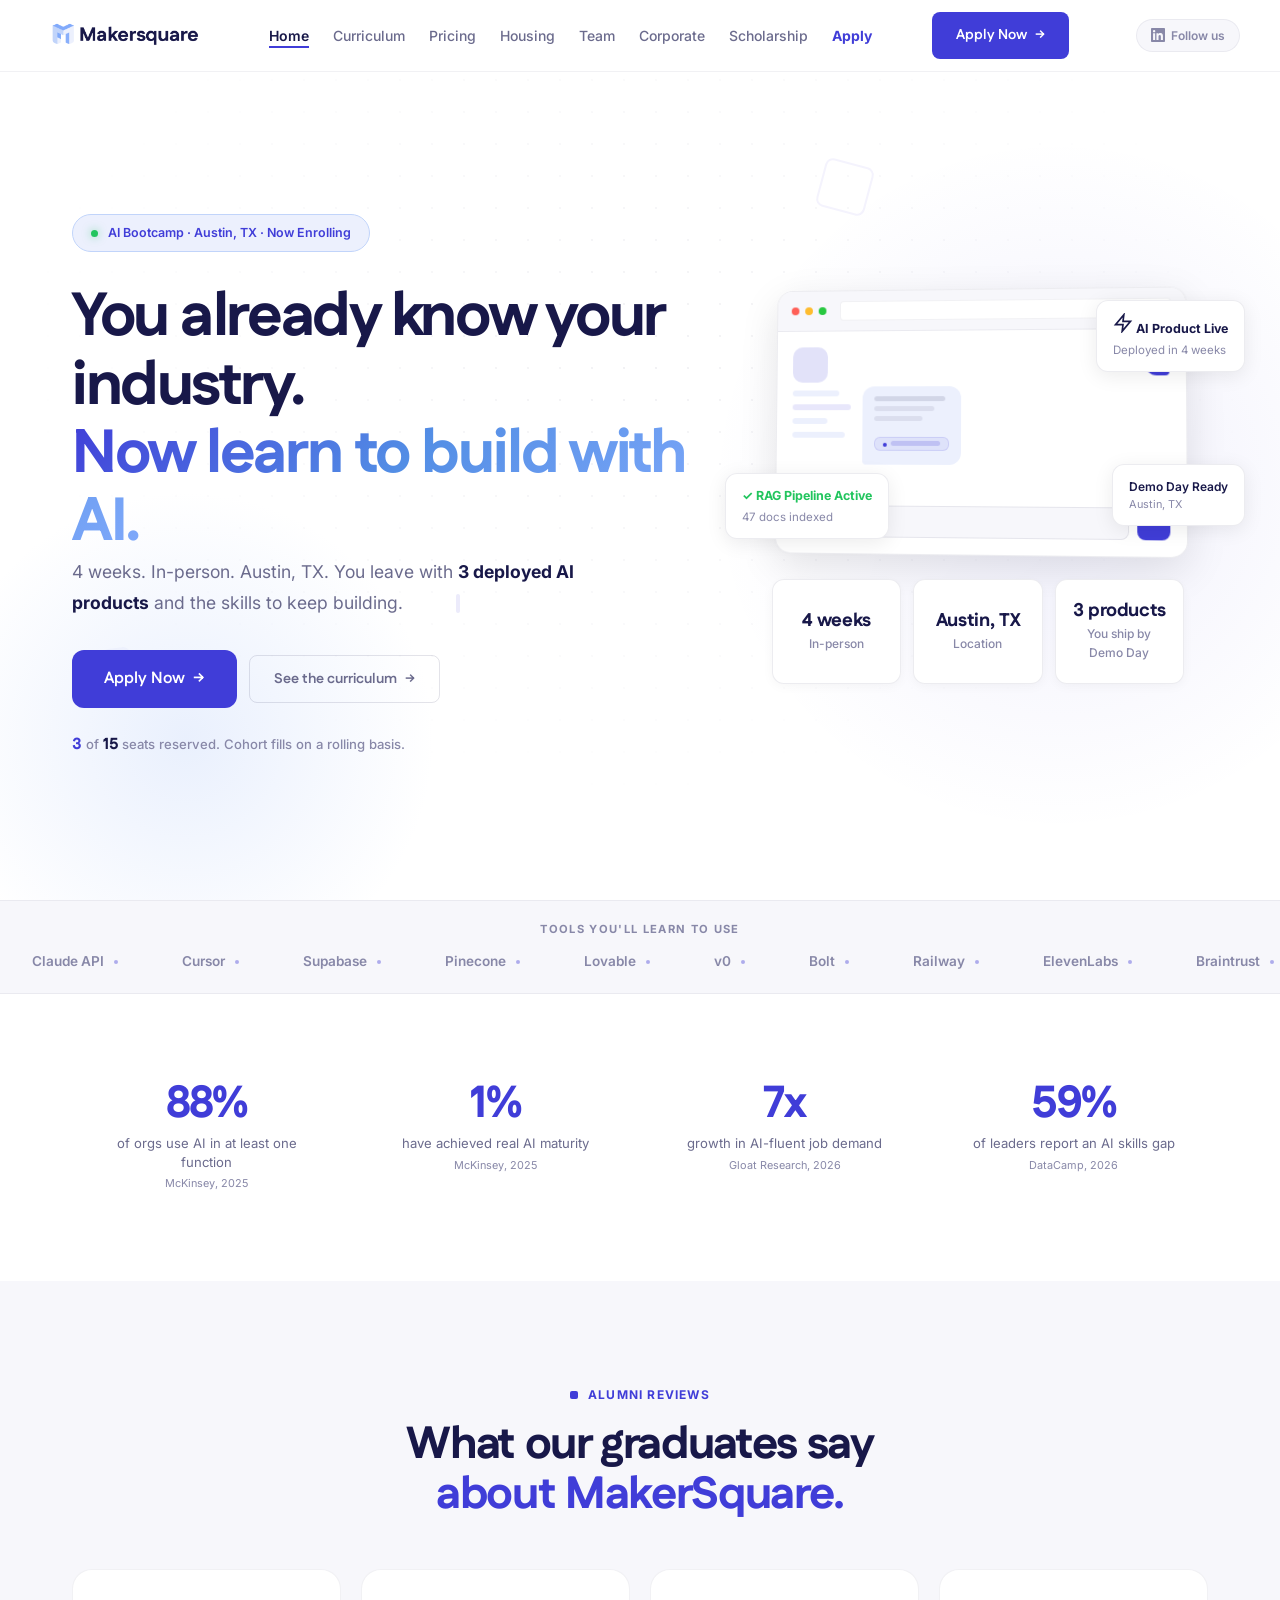
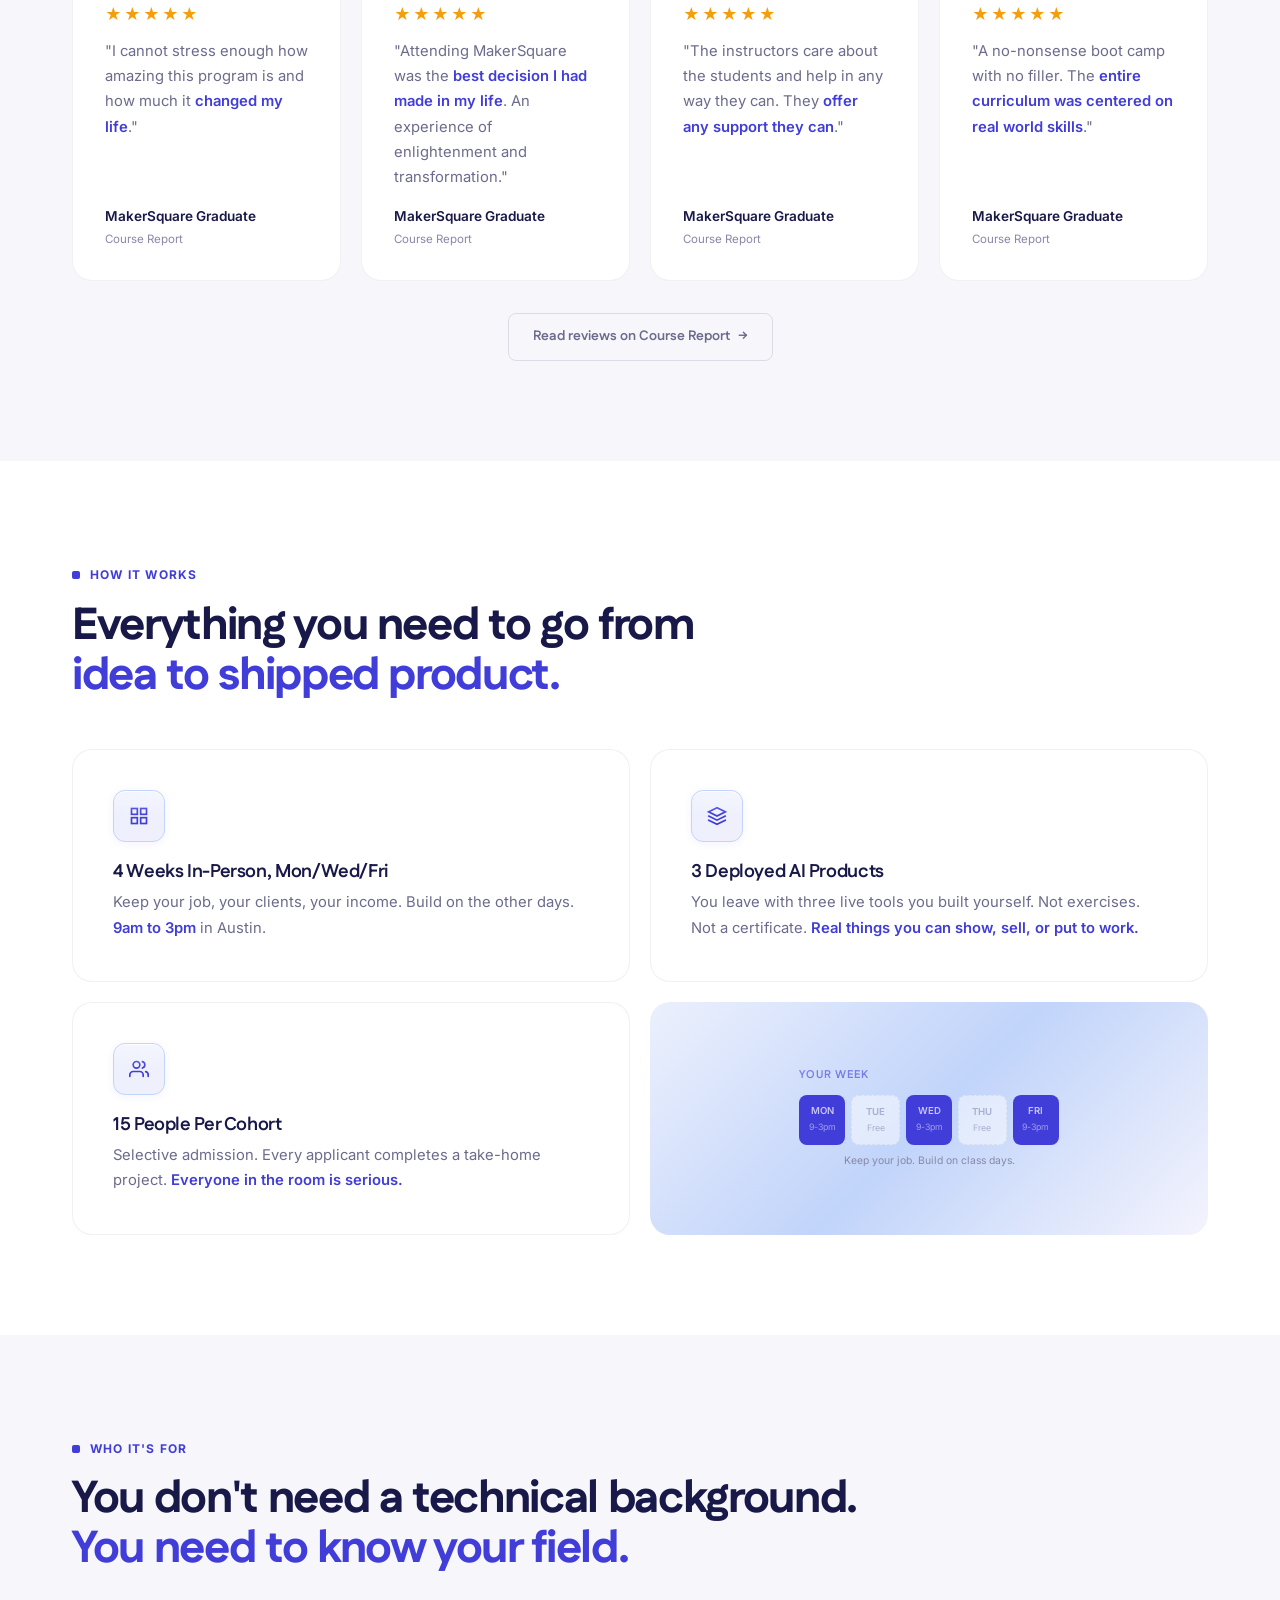
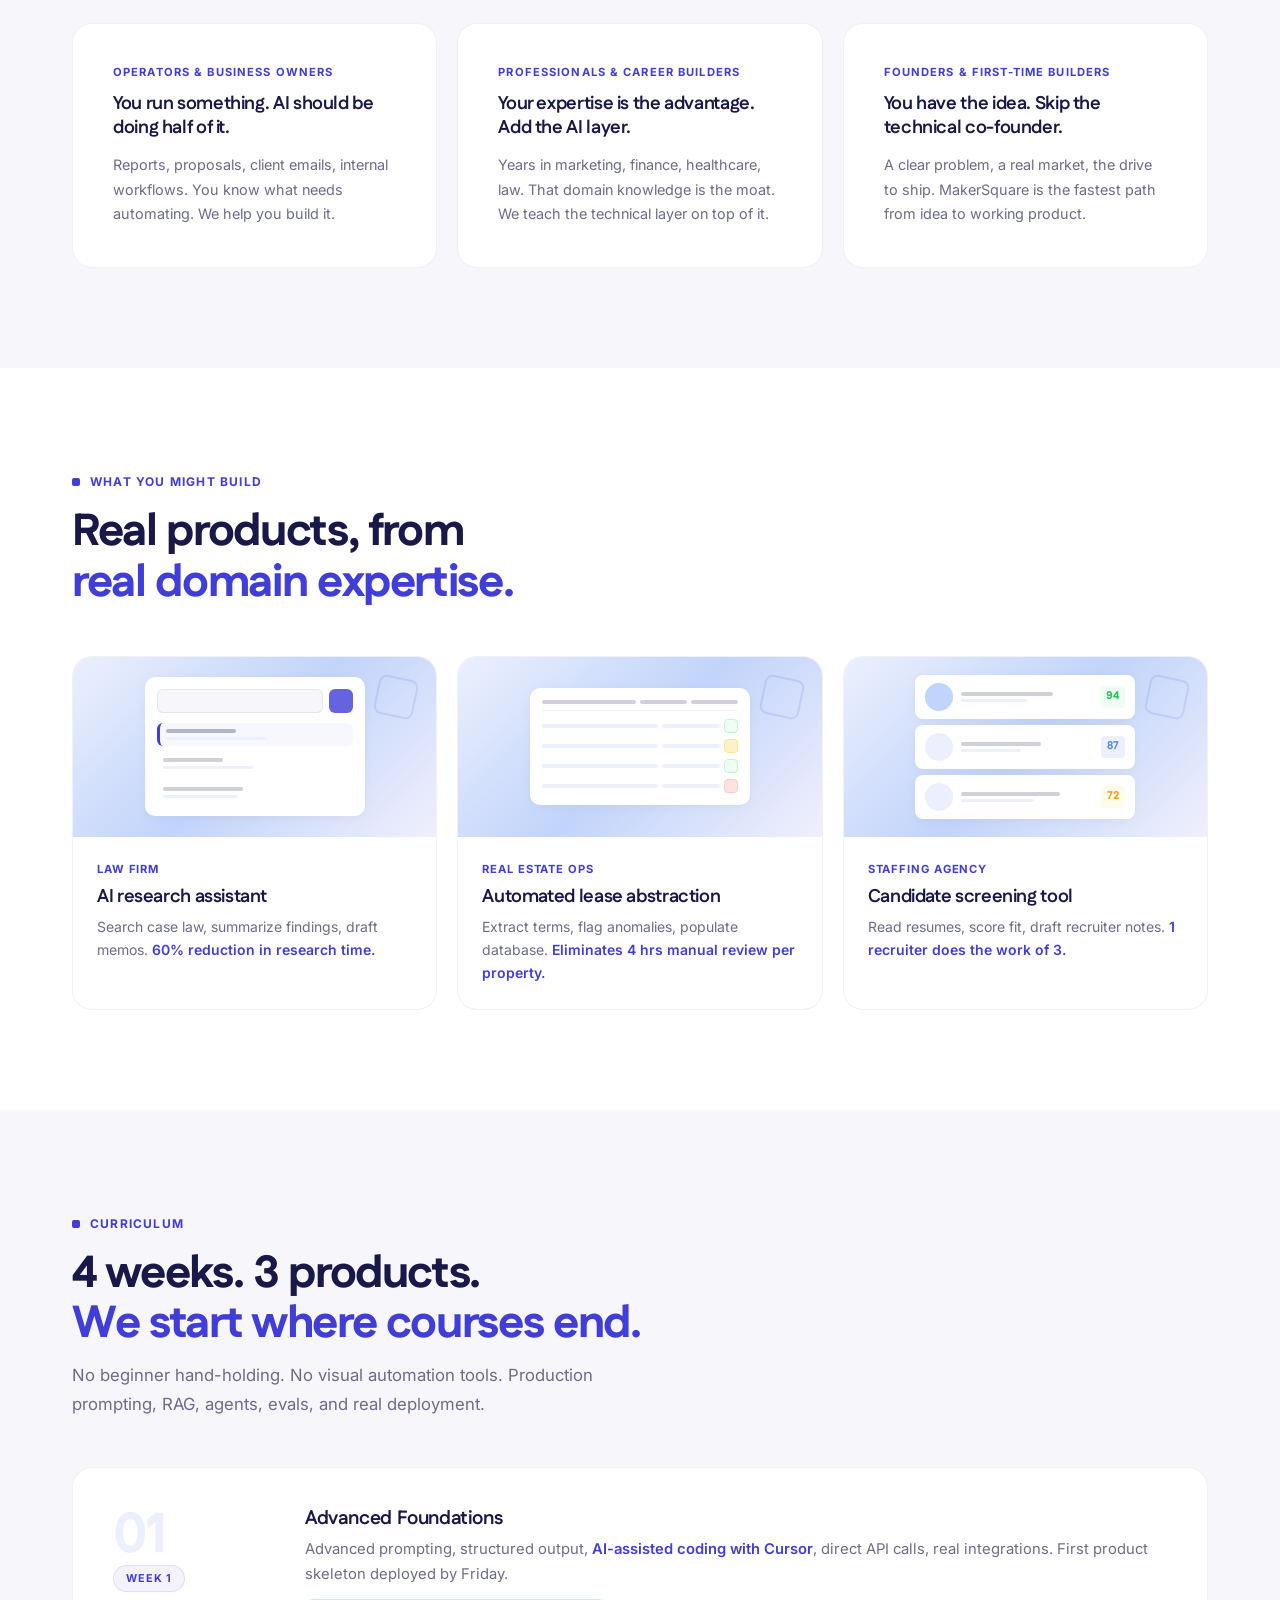
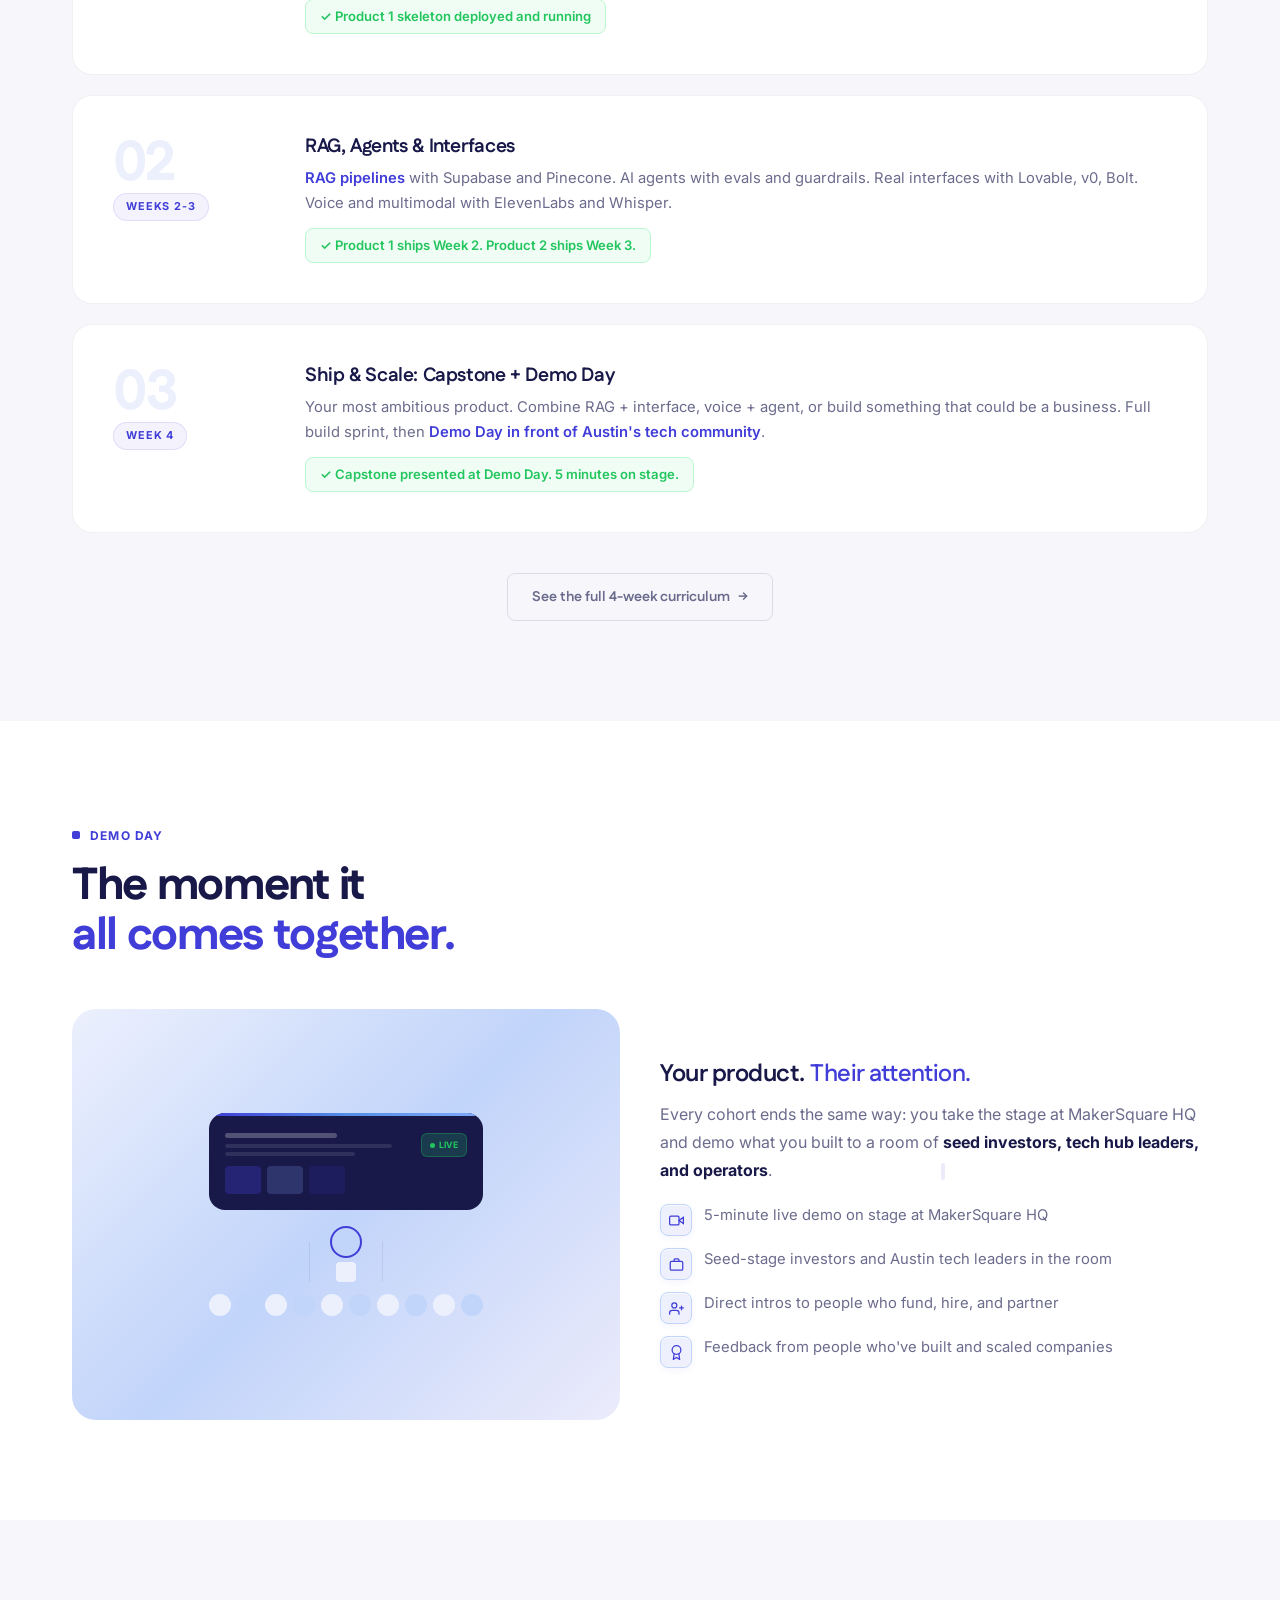
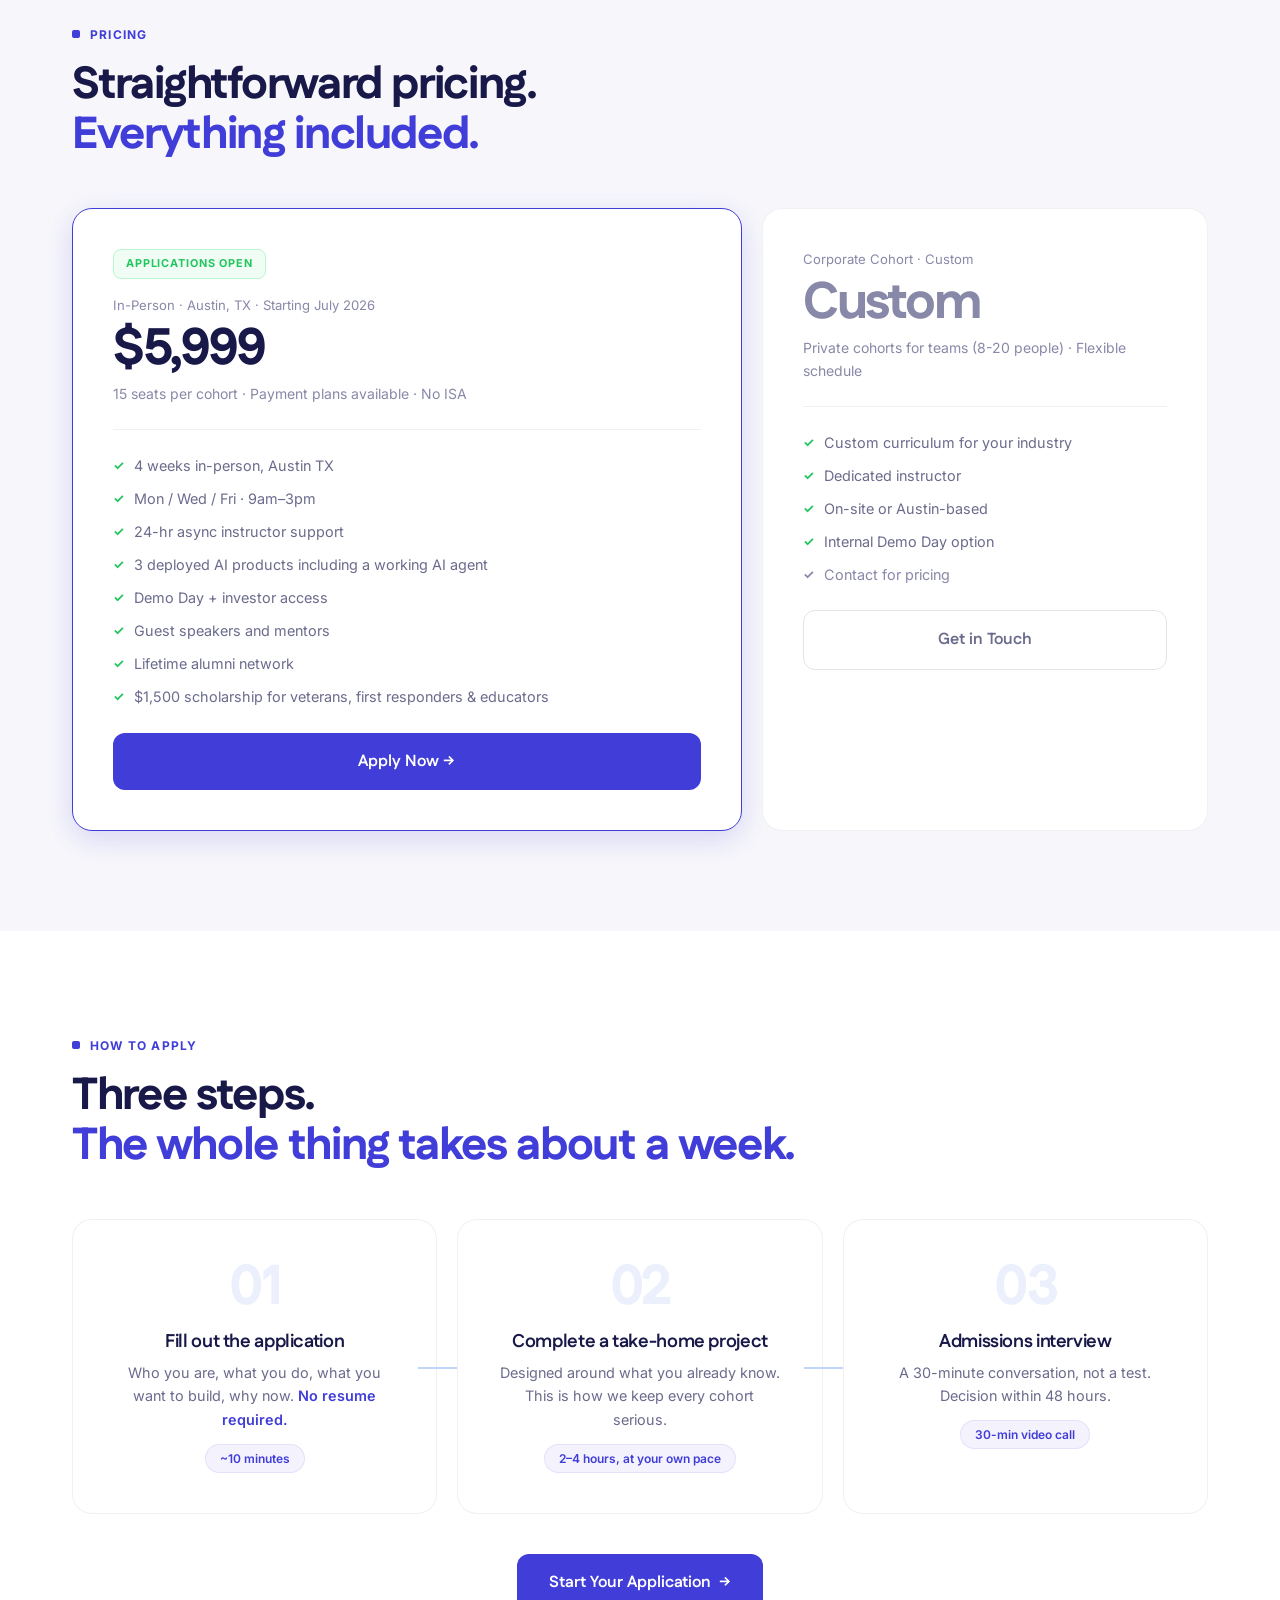
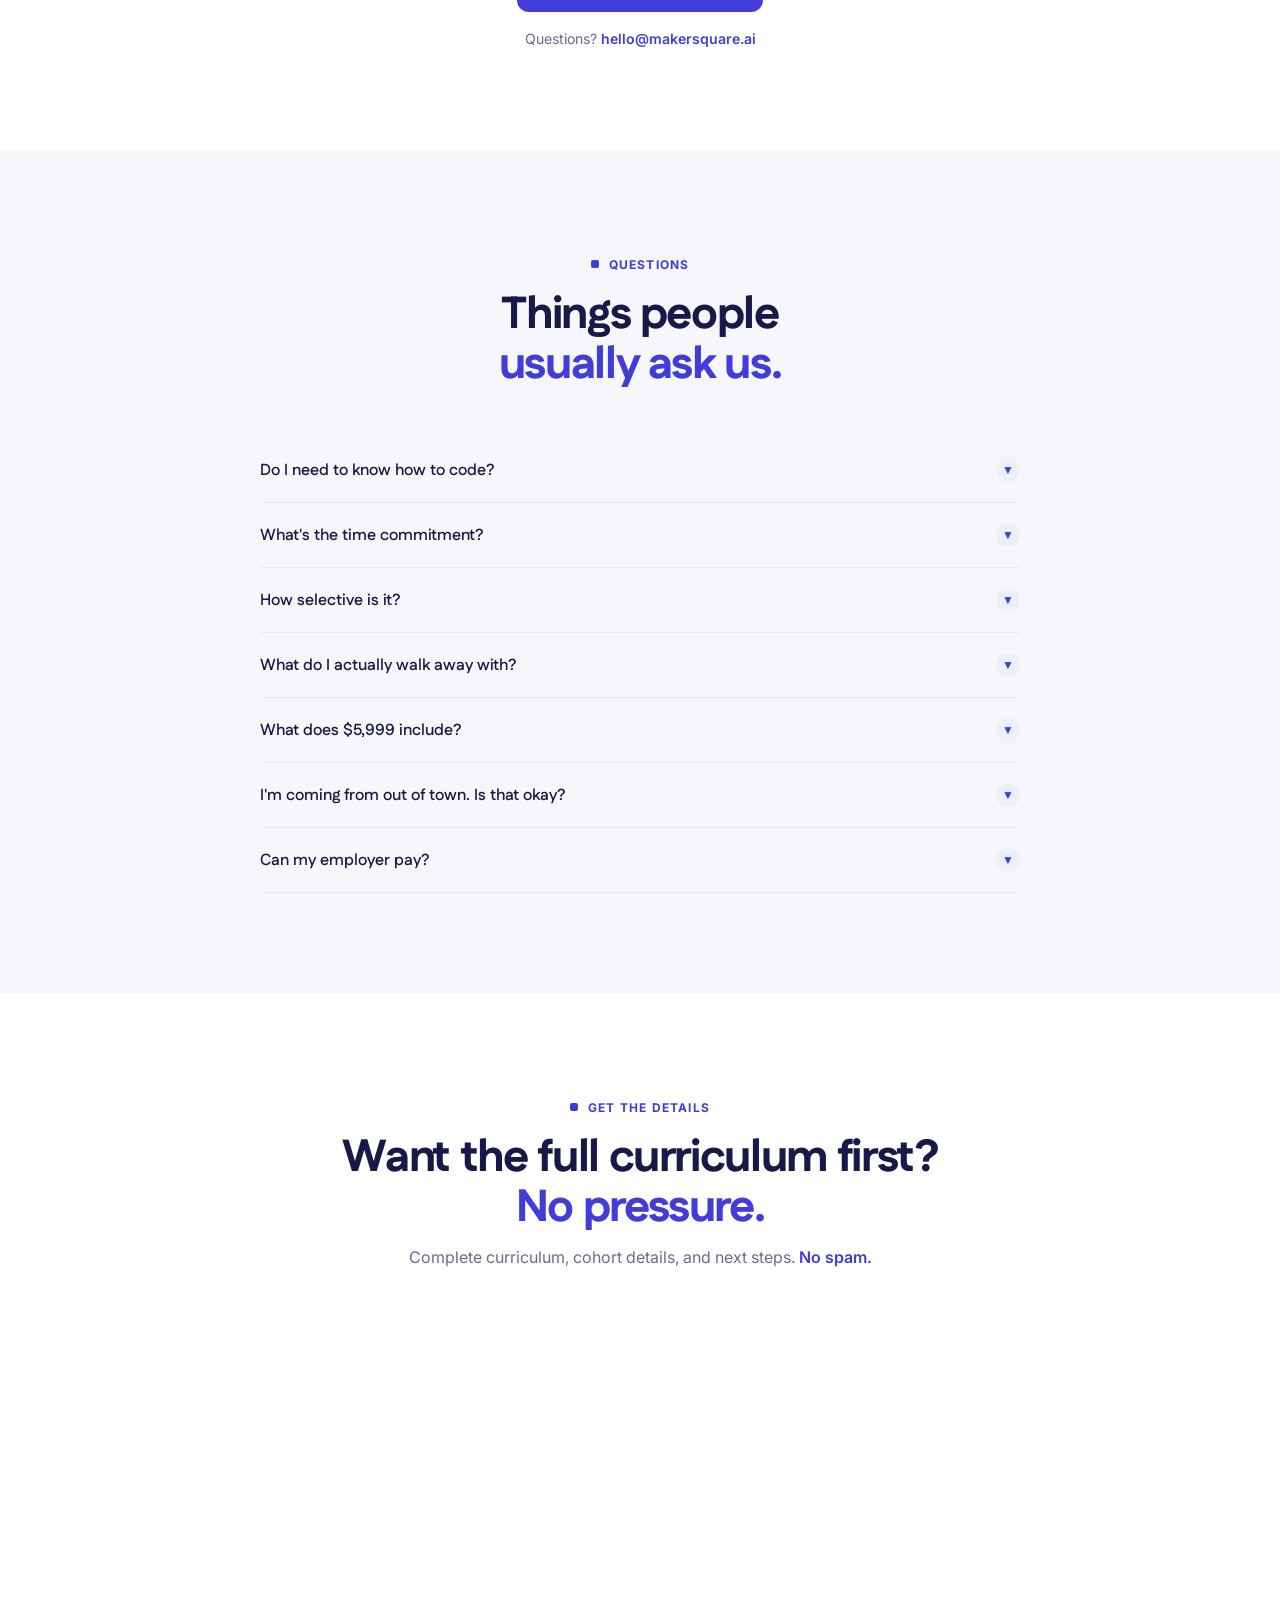
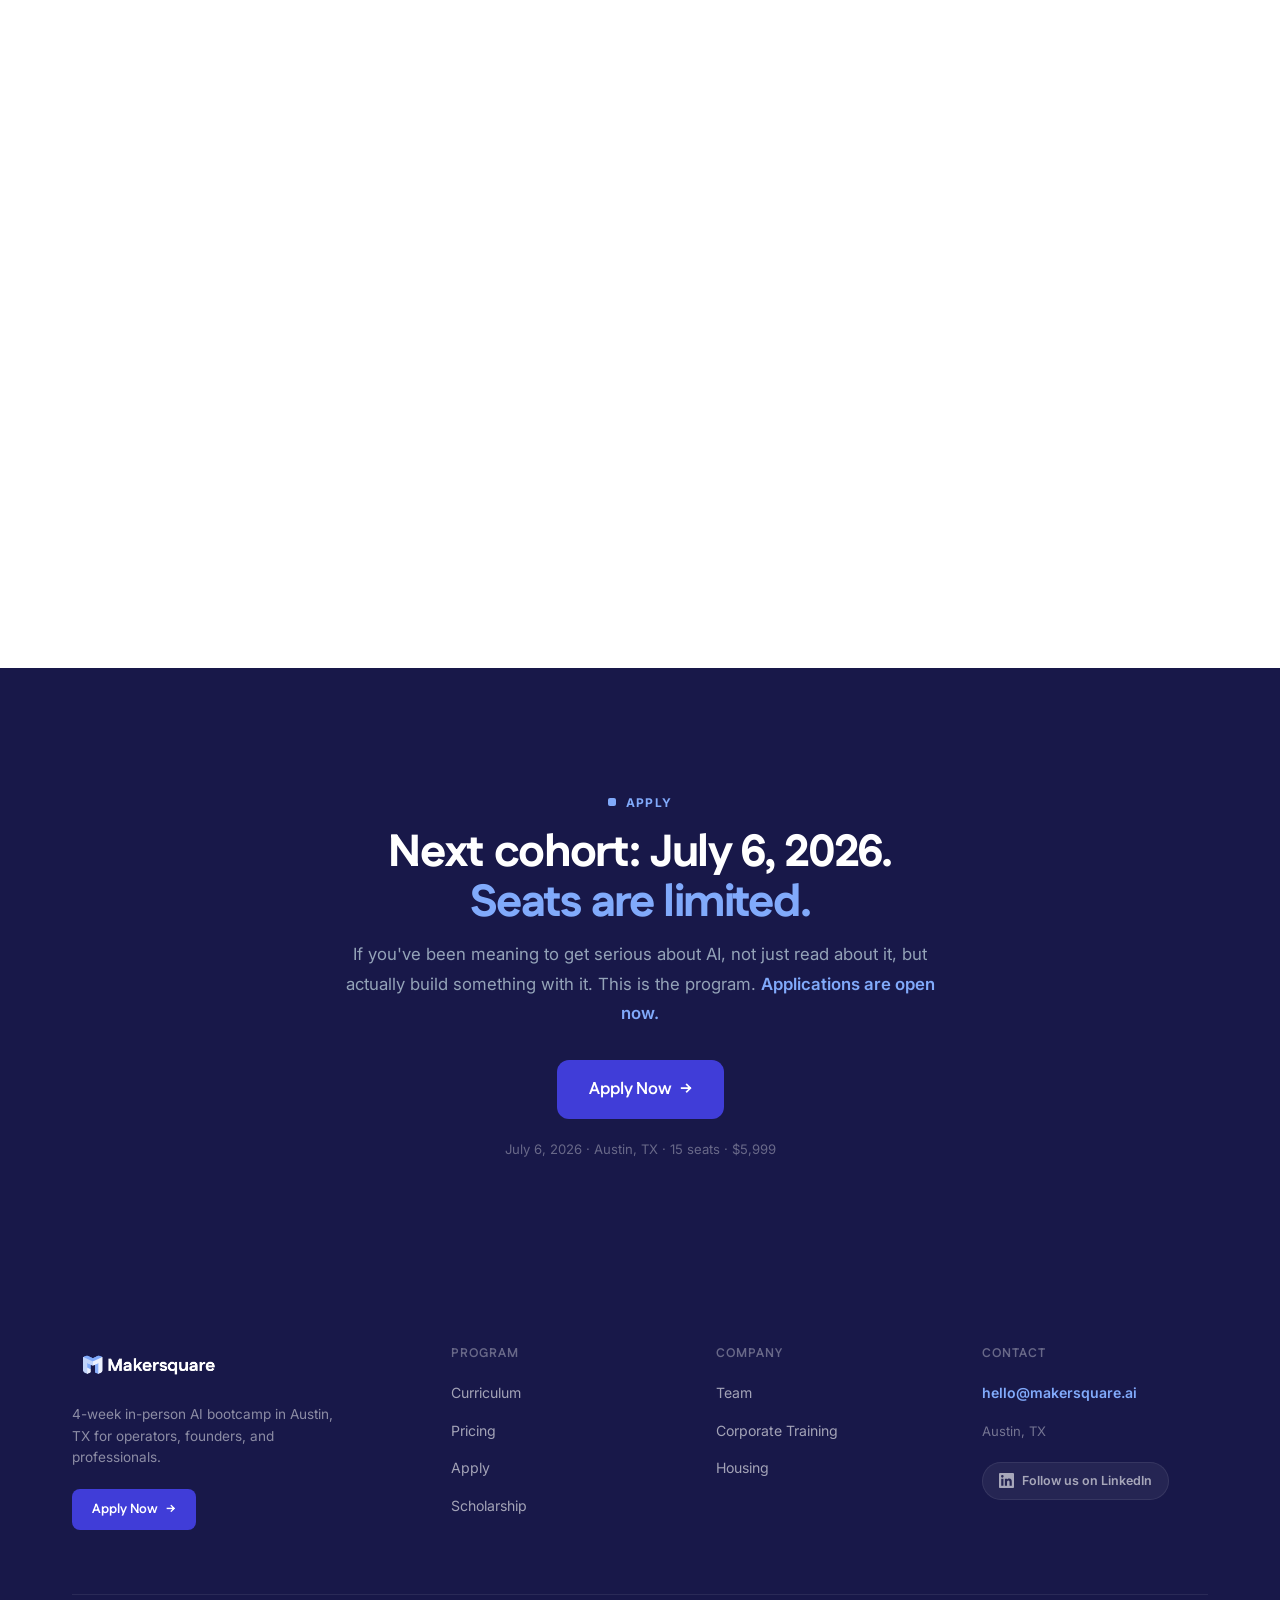
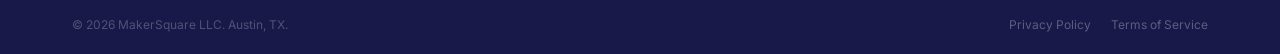
==== commit 78ea5175: "SEO optimized title tags and meta descriptions for all pages All em dashes removed. Titles use pipe " ====
--- a/index.html
+++ b/index.html
@@ -3,19 +3,21 @@
 <head>
 <meta charset="UTF-8">
 <meta name="viewport" content="width=device-width, initial-scale=1.0">
-<title>MakerSquare — AI Bootcamp Austin, TX | 4-Week In-Person Program</title>
-<meta name="description" content="MakerSquare is a 4-week in-person AI bootcamp in Austin, TX for operators, founders, and professionals. No coding required. Build and deploy 3 real AI products. Starts July 2026.">
+<title>MakerSquare | AI Bootcamp in Austin TX | 4 Week In Person Program</title>
+<meta name="description" content="MakerSquare is a 4 week in person AI bootcamp in Austin, Texas for operators, founders, and professionals. Build 3 real AI products. No coding required. Next cohort starts July 2026.">
 <meta name="robots" content="index, follow">
 <link rel="icon" type="image/svg+xml" href="favicon.svg">
 <link rel="canonical" href="https://www.makersquare.ai/">
 <meta property="og:type" content="website">
 <meta property="og:url" content="https://www.makersquare.ai/">
-<meta property="og:title" content="MakerSquare — AI Bootcamp in Austin, TX">
-<meta property="og:description" content="4-week in-person AI bootcamp in Austin for operators, founders, and professionals. No coding required. Build 3 real AI products. Starts July 2026.">
+<meta property="og:title" content="MakerSquare | AI Bootcamp in Austin, TX">
+<meta property="og:description" content="4 week in person AI bootcamp in Austin for operators, founders, and professionals. No coding required. Build 3 real AI products. Starts July 2026.">
 <meta property="og:image" content="https://www.makersquare.ai/og-image.jpg">
 <meta name="twitter:card" content="summary_large_image">
+<link rel="preconnect" href="https://fonts.googleapis.com">
+<link rel="preconnect" href="https://fonts.gstatic.com" crossorigin>
 <link href="https://fonts.googleapis.com/css2?family=Fustat:wght@400;500;600;700;800&family=Inter:wght@300;400;500;600;700;800&display=swap" rel="stylesheet">
-<link rel="stylesheet" href="css/style.css">
+<link rel="stylesheet" href="css/style.min.css">
 <script type="text/javascript">
 function ZFLead(){}
 ZFLead.utmPValObj=ZFLead.utmPValObj||{};
@@ -645,7 +647,7 @@
   </div>
 </footer>
 
-<script src="js/main.js"></script>
+<script src="js/main.min.js"></script>
 <script type="text/javascript" src="https://forms.zoho.com/js/zf_gclid.js"> </script>
 <script>window.$zoho=window.$zoho || {};$zoho.salesiq=$zoho.salesiq||{ready:function(){}}</script><script id="zsiqscript" src="https://salesiq.zohopublic.com/widget?wc=siq885ea214ffc25f4f452068cc9bc1cec4353b0ff61817b77233444928d383fe96" defer></script>
 </body>
--- a/css/style.min.css
+++ b/css/style.min.css
@@ -0,0 +1 @@
+*,*::before,*::after{box-sizing:border-box;margin:0;padding:0;}:root{--indigo:#403DD8;--indigo-hover:#3532B8;--navy:#181849;--sky:#81AAFB;--azure:#538EE5;--ice:#C1D4FA;--cloud:#ECF0FD;--light-bg:#f7f7fb;--card-bg:#f5f5fa;--white:#FFFFFF;--text:#1a1a2e;--text-secondary:#6b6b8d;--text-muted:#8888a8;--green:#22C55E;--green-bg:#F0FDF4;--green-border:#BBF7D0;--amber:#F59E0B;--shadow-sm:0 2px 12px rgba(0,0,0,0.04);--shadow-md:0 4px 20px rgba(0,0,0,0.08);--shadow-lg:0 12px 40px rgba(0,0,0,0.1);--shadow-indigo:0 8px 30px rgba(64,61,216,0.18);--s1:4px;--s2:8px;--s3:12px;--s4:16px;--s5:20px;--s6:24px;--s7:32px;--s8:40px;--s9:48px;--s10:64px;--s11:80px;--s12:96px;--section-pad:100px;--r-sm:8px;--r-md:12px;--r-lg:16px;--r-xl:20px;--r-2xl:24px;--r-full:100px;--font:'Inter',-apple-system,BlinkMacSystemFont,sans-serif;--font-display:'Fustat',-apple-system,BlinkMacSystemFont,sans-serif;--max-width:1200px;--nav-height:72px;}html{scroll-behavior:smooth;-webkit-font-smoothing:antialiased;-moz-osx-font-smoothing:grayscale;}body{font-family:var(--font);font-size:16px;line-height:1.6;color:var(--text);background:var(--white);overflow-x:hidden;}img{max-width:100%;height:auto;display:block;}a{color:inherit;text-decoration:none;}button{font-family:inherit;cursor:pointer;border:none;background:none;}.container{max-width:var(--max-width);margin:0 auto;padding:0 var(--s7);}.breadcrumbs{padding:calc(var(--nav-height) + var(--s4)) var(--s7) 0;max-width:var(--max-width);margin:0 auto;}.breadcrumbs ol{list-style:none;display:flex;align-items:center;gap:6px;font-size:0.75rem;}.breadcrumbs a{color:var(--text-muted);transition:color 0.2s;}.breadcrumbs a:hover{color:var(--indigo);}.breadcrumbs .sep{color:var(--ice);}.breadcrumbs .current{color:var(--text-secondary);font-weight:500;}h1,h2,h3,h4{font-family:var(--font-display);font-weight:800;color:var(--navy);letter-spacing:-0.03em;line-height:1.12;}h1{font-size:clamp(2.4rem,5vw,3.8rem);letter-spacing:-0.04em;}h2{font-size:clamp(1.8rem,3.5vw,2.8rem);}h3{font-size:1.15rem;font-weight:700;letter-spacing:-0.02em;}.text-accent{color:var(--indigo);}.text-muted{color:var(--text-secondary);}.text-gradient{background:linear-gradient(135deg,var(--indigo) 0%,var(--azure) 50%,var(--sky) 100%);-webkit-background-clip:text;-webkit-text-fill-color:transparent;background-clip:text;}.hi{color:var(--navy);font-weight:700;position:relative;}.hi::after{content:'';position:absolute;left:-2px;right:-2px;bottom:0;height:35%;background:rgba(64,61,216,0.1);border-radius:2px;z-index:-1;}.bl{color:var(--indigo);font-weight:600;}.section{padding:var(--section-pad) 0;position:relative;}.section--alt{background:var(--light-bg);}.section--dark{background:var(--navy);color:var(--white);}.section--dark h2,.section--dark h3{color:var(--white);}.section-label{display:inline-flex;align-items:center;gap:10px;font-size:0.75rem;font-weight:700;letter-spacing:0.1em;text-transform:uppercase;color:var(--indigo);margin-bottom:var(--s4);}.section-label::before{content:'';width:8px;height:8px;background:var(--indigo);border-radius:2px;}.section--dark .section-label{color:var(--sky);}.section--dark .section-label::before{background:var(--sky);}.section-sub{font-size:1.05rem;color:var(--text-secondary);max-width:560px;line-height:1.7;margin-top:var(--s3);}.nav{position:fixed;top:0;left:0;right:0;z-index:1000;height:var(--nav-height);display:flex;align-items:center;padding:0 var(--s7);background:rgba(255,255,255,0.88);backdrop-filter:blur(20px);-webkit-backdrop-filter:blur(20px);border-bottom:1px solid rgba(24,24,73,0.06);transition:box-shadow 0.3s ease;}.nav.scrolled{box-shadow:var(--shadow-sm);}.nav-inner{display:flex;align-items:center;justify-content:space-between;width:100%;max-width:var(--max-width);margin:0 auto;}.nav-logo{display:flex;align-items:center;}.nav-logo img{height:44px;width:auto;}.nav-links{display:flex;gap:var(--s6);list-style:none;align-items:center;}.nav-links a{font-size:0.875rem;color:var(--text-secondary);font-weight:500;transition:color 0.2s;padding-bottom:2px;border-bottom:2px solid transparent;}.nav-links a:hover{color:var(--navy);}.nav-links a.active{color:var(--navy);font-weight:600;border-bottom-color:var(--indigo);}.nav-links a.nav-apply{color:var(--indigo);font-weight:700;}.nav-links a.nav-apply:hover{color:var(--indigo-hover);}.nav-links a.nav-apply.active{border-bottom-color:var(--indigo);}.btn{display:inline-flex;align-items:center;gap:8px;padding:12px 24px;border-radius:var(--r-sm);font-family:var(--font-display);font-size:0.875rem;font-weight:700;transition:all 0.25s ease;}.btn-primary{background:var(--indigo);color:var(--white);}.btn-primary:hover{background:var(--indigo-hover);box-shadow:var(--shadow-indigo);transform:translateY(-1px);}.btn-ghost{color:var(--text-secondary);border:1.5px solid rgba(24,24,73,0.12);background:transparent;}.btn-ghost:hover{color:var(--navy);border-color:var(--indigo);background:var(--cloud);}.btn-lg{padding:16px 32px;font-size:1rem;border-radius:var(--r-md);}.btn-block{display:block;width:100%;text-align:center;}.btn-arrow::after{content:'\2192';transition:transform 0.2s ease;}.btn-arrow:hover::after{transform:translateX(3px);}.nav-social{display:flex;align-items:center;margin-left:var(--s2);}.nav-social a{display:flex;align-items:center;gap:6px;padding:6px 14px;border-radius:var(--r-full);font-size:0.75rem;font-weight:600;color:var(--text-muted);background:var(--light-bg);border:1px solid rgba(24,24,73,0.06);transition:all 0.2s;}.nav-social a:hover{color:var(--indigo);background:var(--cloud);border-color:var(--ice);}.nav-social svg{width:14px;height:14px;fill:currentColor;flex-shrink:0;}.footer-social{display:flex;align-items:center;gap:var(--s3);margin-top:var(--s5);}.footer-social a{display:flex;align-items:center;gap:8px;padding:8px 16px;border-radius:var(--r-full);font-size:0.78rem;font-weight:600;color:rgba(255,255,255,0.6);background:rgba(255,255,255,0.06);border:1px solid rgba(255,255,255,0.08);transition:all 0.2s;}.footer-social a:hover{background:rgba(255,255,255,0.12);color:var(--white);border-color:rgba(255,255,255,0.15);}.footer-social svg{width:15px;height:15px;fill:currentColor;flex-shrink:0;}.nav-hamburger{display:none;flex-direction:column;gap:5px;padding:6px;}.nav-hamburger span{display:block;width:22px;height:2px;background:var(--navy);border-radius:2px;transition:transform 0.25s,opacity 0.25s;}.mobile-menu{display:none;position:fixed;top:var(--nav-height);left:0;right:0;bottom:0;background:var(--white);z-index:999;padding:var(--s6);overflow-y:auto;}.mobile-menu.open{display:block;}.mobile-menu-links{list-style:none;}.mobile-menu-links li{border-bottom:1px solid rgba(24,24,73,0.06);}.mobile-menu-links a{display:block;padding:var(--s4) 0;font-size:1.05rem;font-weight:500;color:var(--text);}.hero{min-height:100vh;padding:calc(var(--nav-height) + var(--s12)) 0 var(--s12);display:flex;align-items:center;position:relative;overflow:hidden;}.hero-glow{position:absolute;width:700px;height:700px;border-radius:50%;background:radial-gradient(circle,rgba(64,61,216,0.08) 0%,transparent 70%);top:15%;right:-10%;pointer-events:none;}.hero-glow-2{position:absolute;width:500px;height:500px;border-radius:50%;background:radial-gradient(circle,rgba(193,212,250,0.35) 0%,transparent 70%);bottom:-10%;left:-5%;pointer-events:none;}.hero-dots{position:absolute;inset:0;background-image:radial-gradient(rgba(24,24,73,0.06) 1px,transparent 1px);background-size:32px 32px;mask-image:radial-gradient(ellipse 70% 70% at 50% 40%,black 0%,transparent 70%);-webkit-mask-image:radial-gradient(ellipse 70% 70% at 50% 40%,black 0%,transparent 70%);pointer-events:none;}.hero .container{display:grid;grid-template-columns:1fr 460px;gap:var(--s8);align-items:center;position:relative;z-index:1;}.hero-badge{display:inline-flex;align-items:center;gap:10px;background:var(--cloud);border:1px solid var(--ice);border-radius:var(--r-full);padding:8px 18px;font-size:0.78rem;font-weight:600;color:var(--indigo);margin-bottom:var(--s7);}.hero-badge-dot{width:7px;height:7px;border-radius:50%;background:var(--green);box-shadow:0 0 8px rgba(34,197,94,0.5);animation:pulse-dot 2s ease-in-out infinite;}@keyframes pulse-dot{0%,100%{box-shadow:0 0 8px rgba(34,197,94,0.5);}50%{box-shadow:0 0 16px rgba(34,197,94,0.7);}}.hero-sub{font-size:1.1rem;color:var(--text-secondary);max-width:520px;line-height:1.75;margin-bottom:var(--s7);}.hero-actions{display:flex;gap:var(--s3);align-items:center;flex-wrap:wrap;margin-bottom:var(--s6);}.hero-urgency{font-size:0.82rem;color:var(--text-muted);font-weight:500;}.hero-visual{position:relative;padding:var(--s6);}.hero-visual .ui-mockup{transform:perspective(800px) rotateY(-4deg) rotateX(2deg);transition:transform 0.5s ease;}.hero-visual:hover .ui-mockup{transform:perspective(800px) rotateY(-1deg) rotateX(0.5deg);}.hero-visual .floating-card{position:absolute;background:var(--white);border:1px solid rgba(24,24,73,0.08);border-radius:var(--r-md);padding:12px 16px;box-shadow:var(--shadow-md);font-size:0.78rem;z-index:2;}.hero-visual .floating-card--1{top:8%;right:-8%;animation:float-1 4s ease-in-out infinite;}.hero-visual .floating-card--2{bottom:38%;left:-5%;animation:float-2 5s ease-in-out infinite;}.hero-visual .floating-card--3{top:45%;right:-8%;animation:float-3 4.5s ease-in-out infinite;}@keyframes float-1{0%,100%{transform:translateY(0);}50%{transform:translateY(-10px);}}@keyframes float-2{0%,100%{transform:translateY(0);}50%{transform:translateY(-8px);}}@keyframes float-3{0%,100%{transform:translateY(0);}50%{transform:translateY(-12px);}}.hero-stat-pills{display:flex;gap:var(--s3);margin-top:var(--s6);position:relative;z-index:3;}.hero-stat-pill{flex:1;background:var(--white);border:1px solid rgba(24,24,73,0.08);border-radius:var(--r-md);padding:var(--s5) var(--s4);text-align:center;display:flex;flex-direction:column;align-items:center;justify-content:center;box-shadow:var(--shadow-sm);}.hero-stat-pill-num{font-family:var(--font-display);font-size:1.15rem;font-weight:800;color:var(--navy);letter-spacing:-0.02em;line-height:1.2;}.hero-stat-pill-label{font-size:0.75rem;color:var(--text-muted);font-weight:500;margin-top:2px;}.ui-mockup{background:var(--white);border-radius:var(--r-lg);box-shadow:var(--shadow-lg);overflow:hidden;border:1px solid rgba(24,24,73,0.08);}.ui-mockup-bar{display:flex;align-items:center;gap:6px;padding:10px 14px;background:var(--light-bg);border-bottom:1px solid rgba(24,24,73,0.06);}.ui-mockup-dot{width:8px;height:8px;border-radius:50%;}.ui-mockup-dot:nth-child(1){background:#FF5F57;}.ui-mockup-dot:nth-child(2){background:#FEBC2E;}.ui-mockup-dot:nth-child(3){background:#28C840;}.ui-mockup-url{flex:1;height:20px;background:var(--white);border-radius:4px;margin-left:8px;border:1px solid rgba(24,24,73,0.06);}.ui-mockup-body{padding:20px;}.ui-mockup-line{height:10px;border-radius:5px;background:var(--cloud);margin-bottom:10px;}.ui-mockup-line--short{width:60%;}.ui-mockup-line--med{width:80%;}.ui-mockup-line--long{width:95%;}.ui-mockup-line--accent{background:rgba(64,61,216,0.12);}.ui-mockup-block{height:60px;border-radius:var(--r-sm);background:var(--cloud);margin-bottom:12px;border:1px solid rgba(24,24,73,0.06);}.ui-mockup-row{display:flex;gap:10px;margin-bottom:10px;}.ui-mockup-chip{height:28px;padding:0 14px;border-radius:14px;background:rgba(64,61,216,0.06);border:1px solid rgba(64,61,216,0.1);}.ui-mockup-btn{height:32px;width:100px;border-radius:6px;background:var(--indigo);margin-top:8px;}.ticker{padding:var(--s5) 0;background:var(--light-bg);border-top:1px solid rgba(24,24,73,0.06);border-bottom:1px solid rgba(24,24,73,0.06);overflow:hidden;}.ticker-label{font-size:0.7rem;font-weight:700;color:var(--text-muted);letter-spacing:0.12em;text-transform:uppercase;text-align:center;margin-bottom:var(--s3);}.ticker-track{display:flex;width:max-content;animation:ticker-scroll 30s linear infinite;}.ticker-item{display:inline-flex;align-items:center;gap:10px;padding:0 var(--s7);font-size:0.85rem;font-weight:600;color:var(--text-muted);white-space:nowrap;}.ticker-item::after{content:'';width:4px;height:4px;border-radius:50%;background:var(--indigo);opacity:0.4;}@keyframes ticker-scroll{0%{transform:translateX(0);}100%{transform:translateX(-50%);}}.stats-strip{display:grid;grid-template-columns:repeat(4,1fr);gap:var(--s5);padding:var(--s10) 0;}.stats-strip-card{text-align:center;padding:var(--s6);}.stats-strip-num{font-family:var(--font-display);font-size:clamp(2rem,3.5vw,2.8rem);font-weight:800;color:var(--indigo);letter-spacing:-0.03em;line-height:1;margin-bottom:var(--s2);}.stats-strip-label{font-size:0.82rem;color:var(--text-secondary);line-height:1.4;}.stats-strip-source{font-size:0.68rem;color:var(--text-muted);margin-top:var(--s1);}.reviews-grid{display:grid;grid-template-columns:repeat(4,1fr);gap:var(--s5);margin-top:var(--s9);}.review-card{background:var(--white);border:1px solid rgba(24,24,73,0.06);border-radius:var(--r-xl);padding:var(--s7);display:flex;flex-direction:column;transition:all 0.3s ease;}.review-card:hover{transform:translateY(-3px);box-shadow:var(--shadow-md);border-color:var(--ice);}.review-stars{color:var(--amber);font-size:1rem;letter-spacing:2px;margin-bottom:var(--s3);}.review-card blockquote{font-size:0.925rem;color:var(--text-secondary);line-height:1.7;font-style:normal;flex:1;margin-bottom:var(--s4);}.review-author{font-size:0.85rem;font-weight:600;color:var(--navy);}.review-source{font-size:0.72rem;color:var(--text-muted);margin-top:2px;}.bento-grid{display:grid;grid-template-columns:repeat(2,1fr);gap:var(--s5);margin-top:var(--s9);}.bento-card{background:var(--white);border:1px solid rgba(24,24,73,0.06);border-radius:var(--r-xl);padding:var(--s8);transition:all 0.3s ease;position:relative;overflow:hidden;}.bento-card:hover{transform:translateY(-4px);box-shadow:var(--shadow-md);border-color:var(--ice);}.bento-icon{width:52px;height:52px;border-radius:var(--r-md);background:linear-gradient(135deg,var(--cloud) 0%,rgba(64,61,216,0.08) 100%);border:1px solid var(--ice);display:flex;align-items:center;justify-content:center;color:var(--indigo);margin-bottom:var(--s5);transition:all 0.3s;box-shadow:0 2px 8px rgba(64,61,216,0.06),inset 0 1px 0 rgba(255,255,255,0.8);position:relative;}.bento-icon::after{content:'';position:absolute;inset:0;border-radius:var(--r-md);background:linear-gradient(180deg,rgba(255,255,255,0.4) 0%,transparent 50%);pointer-events:none;}.bento-card:hover .bento-icon{background:linear-gradient(135deg,rgba(64,61,216,0.12) 0%,rgba(64,61,216,0.06) 100%);box-shadow:0 4px 12px rgba(64,61,216,0.12),inset 0 1px 0 rgba(255,255,255,0.6);transform:translateY(-1px);}.bento-card h3{margin-bottom:var(--s2);}.bento-card p{font-size:0.925rem;color:var(--text-secondary);line-height:1.7;}.bento-card--visual{background:linear-gradient(135deg,var(--cloud) 0%,var(--ice) 50%,rgba(64,61,216,0.06) 100%);display:flex;align-items:center;justify-content:center;min-height:200px;}.persona-grid{display:grid;grid-template-columns:repeat(3,1fr);gap:var(--s5);margin-top:var(--s9);}.persona-card{background:var(--white);border:1px solid rgba(24,24,73,0.06);border-radius:var(--r-xl);padding:var(--s8);transition:all 0.3s ease;}.persona-card:hover{border-color:var(--indigo);box-shadow:var(--shadow-md);transform:translateY(-3px);}.persona-role{font-size:0.7rem;font-weight:700;letter-spacing:0.1em;text-transform:uppercase;color:var(--indigo);margin-bottom:var(--s3);}.persona-card h3{font-size:1.15rem;margin-bottom:var(--s3);line-height:1.3;}.persona-card p{font-size:0.9rem;color:var(--text-secondary);line-height:1.7;}.build-grid{display:grid;grid-template-columns:repeat(3,1fr);gap:var(--s5);margin-top:var(--s9);}.build-card{background:var(--white);border:1px solid rgba(24,24,73,0.06);border-radius:var(--r-xl);overflow:hidden;transition:all 0.3s ease;}.build-card:hover{transform:translateY(-4px);box-shadow:var(--shadow-md);border-color:var(--ice);}.build-card-visual{height:180px;background:linear-gradient(135deg,var(--cloud) 0%,var(--ice) 50%,rgba(64,61,216,0.08) 100%);display:flex;align-items:center;justify-content:center;position:relative;overflow:hidden;}.build-card-visual::before{content:'';position:absolute;width:40px;height:40px;border:2px solid rgba(64,61,216,0.12);border-radius:8px;top:20px;right:20px;transform:rotate(12deg);}.build-card-body{padding:var(--s6);}.build-card-persona{font-size:0.7rem;font-weight:700;letter-spacing:0.08em;text-transform:uppercase;color:var(--indigo);margin-bottom:var(--s2);}.build-card h3{margin-bottom:var(--s2);}.build-card p{font-size:0.875rem;color:var(--text-secondary);line-height:1.65;}.mini-mockup{position:absolute;bottom:12px;left:50%;transform:translateX(-50%);width:80%;background:var(--white);border-radius:8px;box-shadow:var(--shadow-sm);padding:10px;opacity:0.9;}.mini-mockup-line{height:6px;border-radius:3px;background:var(--cloud);margin-bottom:6px;}.mini-mockup-line:last-child{margin-bottom:0;}.mini-mockup-line--accent{background:rgba(64,61,216,0.15);}.phases{margin-top:var(--s9);display:flex;flex-direction:column;gap:var(--s5);}.phase-card{display:grid;grid-template-columns:160px 1fr;gap:var(--s7);align-items:start;background:var(--white);border:1px solid rgba(24,24,73,0.06);border-radius:var(--r-xl);padding:var(--s8);transition:all 0.3s ease;}.phase-card:hover{box-shadow:var(--shadow-md);border-color:var(--ice);}.phase-num{font-family:var(--font-display);font-size:3.5rem;font-weight:800;color:var(--cloud);letter-spacing:-0.04em;line-height:1;}.phase-tag{display:inline-block;font-size:0.68rem;font-weight:700;letter-spacing:0.08em;text-transform:uppercase;color:var(--indigo);background:rgba(64,61,216,0.06);border:1px solid rgba(64,61,216,0.12);border-radius:var(--r-full);padding:4px 12px;margin-bottom:var(--s3);}.phase-weeks{font-size:0.8rem;color:var(--text-muted);margin-top:var(--s1);}.phase-card h3{font-size:1.2rem;margin-bottom:var(--s2);}.phase-card p{font-size:0.925rem;color:var(--text-secondary);line-height:1.7;}.phase-deliverable{display:inline-flex;align-items:center;gap:8px;margin-top:var(--s3);font-size:0.82rem;font-weight:600;color:var(--green);background:var(--green-bg);border:1px solid var(--green-border);border-radius:var(--r-sm);padding:6px 14px;}.demo-grid{display:grid;grid-template-columns:1fr 1fr;gap:var(--s8);align-items:center;margin-top:var(--s9);}.demo-visual{position:relative;border-radius:var(--r-2xl);overflow:hidden;aspect-ratio:4/3;background:linear-gradient(135deg,var(--cloud) 0%,var(--ice) 50%,rgba(64,61,216,0.1) 100%);display:flex;align-items:center;justify-content:center;}.demo-content h3{font-size:1.5rem;margin-bottom:var(--s3);}.demo-content p{font-size:1rem;color:var(--text-secondary);line-height:1.75;margin-bottom:var(--s3);}.demo-highlights{display:flex;flex-direction:column;gap:var(--s3);margin-top:var(--s5);}.demo-highlight{display:flex;align-items:flex-start;gap:12px;font-size:0.925rem;color:var(--text-secondary);}.demo-highlight-icon{width:32px;height:32px;min-width:32px;border-radius:var(--r-sm);background:linear-gradient(135deg,var(--cloud) 0%,rgba(64,61,216,0.08) 100%);border:1px solid var(--ice);display:flex;align-items:center;justify-content:center;color:var(--indigo);box-shadow:0 2px 6px rgba(64,61,216,0.06),inset 0 1px 0 rgba(255,255,255,0.7);}.demo-highlight-icon svg{width:15px;height:15px;}.pricing-grid{display:grid;grid-template-columns:1.2fr 0.8fr;gap:var(--s5);margin-top:var(--s9);}.pricing-card{background:var(--white);border:1px solid rgba(24,24,73,0.06);border-radius:var(--r-xl);padding:var(--s8);position:relative;}.pricing-card--featured{border-color:var(--indigo);box-shadow:var(--shadow-indigo);}.pricing-badge{display:inline-block;font-size:0.68rem;font-weight:700;letter-spacing:0.08em;text-transform:uppercase;color:var(--green);background:var(--green-bg);border:1px solid var(--green-border);border-radius:var(--r-sm);padding:5px 12px;margin-bottom:var(--s4);}.pricing-tier{font-size:0.82rem;color:var(--text-muted);margin-bottom:var(--s2);}.pricing-price{font-family:var(--font-display);font-size:3.2rem;font-weight:800;color:var(--navy);letter-spacing:-0.04em;line-height:1;margin-bottom:var(--s2);}.pricing-price--dim{color:var(--text-muted);}.pricing-sub{font-size:0.875rem;color:var(--text-muted);margin-bottom:var(--s6);padding-bottom:var(--s6);border-bottom:1px solid rgba(24,24,73,0.06);}.pricing-features{list-style:none;display:flex;flex-direction:column;gap:10px;margin-bottom:var(--s6);}.pricing-features li{font-size:0.9rem;color:var(--text-secondary);display:flex;align-items:flex-start;gap:10px;}.pricing-features li::before{content:'\2713';color:var(--green);font-size:0.8rem;font-weight:700;margin-top:2px;flex-shrink:0;}.pricing-features li.dim{color:var(--text-muted);}.pricing-features li.dim::before{color:var(--text-muted);}.steps-grid{display:grid;grid-template-columns:repeat(3,1fr);gap:var(--s5);margin-top:var(--s9);}.step-card{background:var(--white);border:1px solid rgba(24,24,73,0.06);border-radius:var(--r-xl);padding:var(--s8);text-align:center;position:relative;}.step-num{font-family:var(--font-display);font-size:3.5rem;font-weight:800;color:var(--cloud);letter-spacing:-0.04em;line-height:1;margin-bottom:var(--s4);}.step-card h3{margin-bottom:var(--s2);}.step-card p{font-size:0.9rem;color:var(--text-secondary);line-height:1.65;}.step-time{display:inline-block;margin-top:var(--s3);font-size:0.75rem;font-weight:600;color:var(--indigo);background:rgba(64,61,216,0.06);border:1px solid rgba(64,61,216,0.1);border-radius:var(--r-full);padding:4px 14px;}.step-card::after{content:'';position:absolute;top:50%;right:-22px;width:40px;height:2px;background:var(--ice);z-index:1;}.step-card:last-child::after{display:none;}.faq-list{max-width:760px;margin:var(--s9) auto 0;}.faq-item{border-bottom:1px solid rgba(24,24,73,0.06);}.faq-question{width:100%;display:flex;align-items:center;justify-content:space-between;padding:var(--s5) 0;font-family:var(--font-display);font-size:1rem;font-weight:600;color:var(--navy);text-align:left;cursor:pointer;transition:color 0.2s;gap:var(--s4);}.faq-question:hover{color:var(--indigo);}.faq-chevron{width:24px;height:24px;min-width:24px;border-radius:50%;background:var(--cloud);display:flex;align-items:center;justify-content:center;font-size:0.75rem;color:var(--indigo);transition:transform 0.3s ease,background 0.3s ease;}.faq-item.open .faq-chevron{transform:rotate(180deg);background:rgba(64,61,216,0.1);}.faq-answer{max-height:0;overflow:hidden;transition:max-height 0.35s ease;}.faq-answer-inner{padding-bottom:var(--s5);font-size:0.95rem;color:var(--text-secondary);line-height:1.75;}.form-section{max-width:640px;margin:0 auto;text-align:center;}.form-section p{font-size:1rem;color:var(--text-secondary);margin-top:var(--s3);margin-bottom:var(--s7);}.cta-final{text-align:center;max-width:620px;margin:0 auto;}.cta-final h2{margin-bottom:var(--s3);}.cta-final p{font-size:1.05rem;color:#94A3B8;line-height:1.75;margin-bottom:var(--s7);}.cta-details{margin-top:var(--s5);font-size:0.82rem;color:rgba(255,255,255,0.35);}.footer{background:var(--navy);color:rgba(255,255,255,0.7);padding:var(--s10) 0 0;}.footer-grid{display:grid;grid-template-columns:1.5fr 1fr 1fr 1fr;gap:var(--s8);padding-bottom:var(--s10);}.footer-brand .footer-logo{display:inline-block;margin-bottom:var(--s3);}.footer-brand .footer-logo img{height:40px;width:auto;}.footer-brand p{font-size:0.85rem;color:rgba(255,255,255,0.5);line-height:1.6;max-width:280px;margin-bottom:var(--s5);}.footer-col-title{font-family:var(--font-display);font-size:0.78rem;font-weight:700;letter-spacing:0.08em;text-transform:uppercase;color:rgba(255,255,255,0.35);margin-bottom:var(--s4);}.footer-col-links{list-style:none;display:flex;flex-direction:column;gap:var(--s3);}.footer-col-links a{font-size:0.88rem;color:rgba(255,255,255,0.6);transition:color 0.2s;}.footer-col-links a:hover{color:var(--white);}.footer-contact-email{font-size:0.88rem;color:var(--sky);font-weight:600;display:inline-block;margin-bottom:var(--s4);transition:color 0.2s;}.footer-contact-email:hover{color:var(--white);}.footer-bottom{border-top:1px solid rgba(255,255,255,0.08);padding:var(--s5) 0;display:flex;justify-content:space-between;align-items:center;}.footer-bottom-links{display:flex;gap:var(--s5);}.footer-bottom-links a{font-size:0.75rem;color:rgba(255,255,255,0.3);transition:color 0.2s;}.footer-bottom-links a:hover{color:rgba(255,255,255,0.6);}.footer-copy{font-size:0.75rem;color:rgba(255,255,255,0.25);}@media (max-width:768px){.footer-grid{grid-template-columns:1fr 1fr;gap:var(--s6);}.footer-bottom{flex-direction:column;gap:var(--s3);text-align:center;}}.reveal{opacity:0;transform:translateY(28px);transition:opacity 0.7s cubic-bezier(0.16,1,0.3,1),transform 0.7s cubic-bezier(0.16,1,0.3,1);}.reveal.visible{opacity:1;transform:translateY(0);}.reveal-d1{transition-delay:0.08s;}.reveal-d2{transition-delay:0.16s;}.reveal-d3{transition-delay:0.24s;}.reveal-d4{transition-delay:0.32s;}.reveal-d5{transition-delay:0.40s;}.reveal-d6{transition-delay:0.48s;}.hero-enter{opacity:0;transform:translateY(24px);animation:hero-in 0.8s cubic-bezier(0.16,1,0.3,1) forwards;}.hero-enter-d1{animation-delay:0.1s;}.hero-enter-d2{animation-delay:0.2s;}.hero-enter-d3{animation-delay:0.3s;}.hero-enter-d4{animation-delay:0.4s;}.hero-enter-d5{animation-delay:0.5s;}.hero-enter-d6{animation-delay:0.6s;}@keyframes hero-in{to{opacity:1;transform:translateY(0);}}.page-hero-grid{display:grid;grid-template-columns:1fr 400px;gap:var(--s8);align-items:center;}.page-hero-visual{position:relative;padding:var(--s5);}@media (max-width:1024px){.page-hero-grid{grid-template-columns:1fr;}.page-hero-visual{max-width:380px;}}.deco-square{position:absolute;border:2px solid rgba(64,61,216,0.06);border-radius:8px;pointer-events:none;}.deco-square--sm{width:30px;height:30px;}.deco-square--md{width:50px;height:50px;}.deco-square--lg{width:80px;height:80px;}.deco-square--filled{background:rgba(64,61,216,0.03);border:none;}@media (max-width:1024px){.hero .container{grid-template-columns:1fr;}.hero-visual{max-width:480px;}.bento-grid{grid-template-columns:1fr 1fr;}.persona-grid{grid-template-columns:1fr;}.build-grid{grid-template-columns:1fr 1fr;}.demo-grid{grid-template-columns:1fr;}.pricing-grid{grid-template-columns:1fr;}.reviews-grid{grid-template-columns:1fr 1fr;}.stats-strip{grid-template-columns:1fr 1fr;}.phase-card{grid-template-columns:1fr;}}@media (max-width:768px){:root{--section-pad:72px;}.container{padding:0 var(--s5);}.nav-hamburger{display:flex;}.nav-links{display:none;}.nav .btn{display:none;}.hero{min-height:auto;padding-top:calc(var(--nav-height) + var(--s10));}.bento-grid,.build-grid,.reviews-grid,.stats-strip{grid-template-columns:1fr;}.steps-grid{grid-template-columns:1fr;}.step-card::after{display:none;}.hero-stat-pills{flex-direction:row;}.footer .container{flex-direction:column;gap:var(--s3);text-align:center;}}
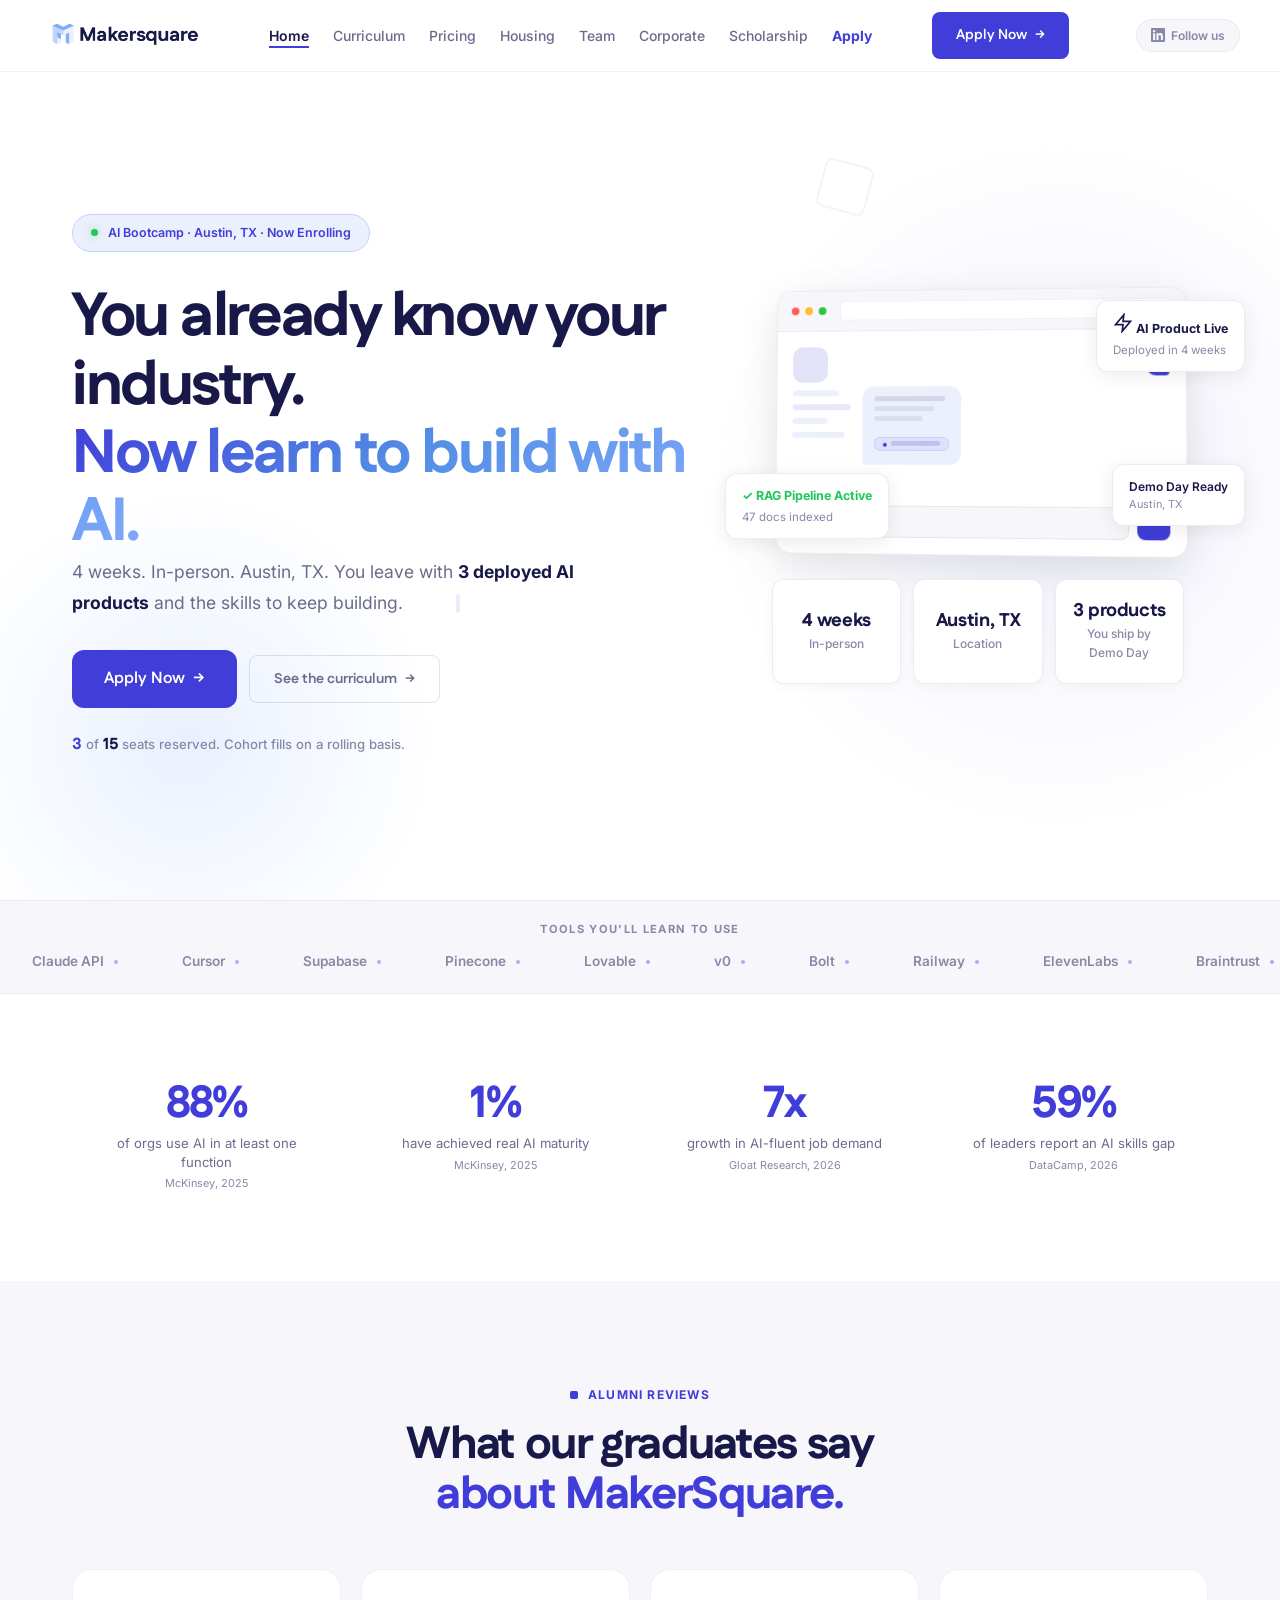
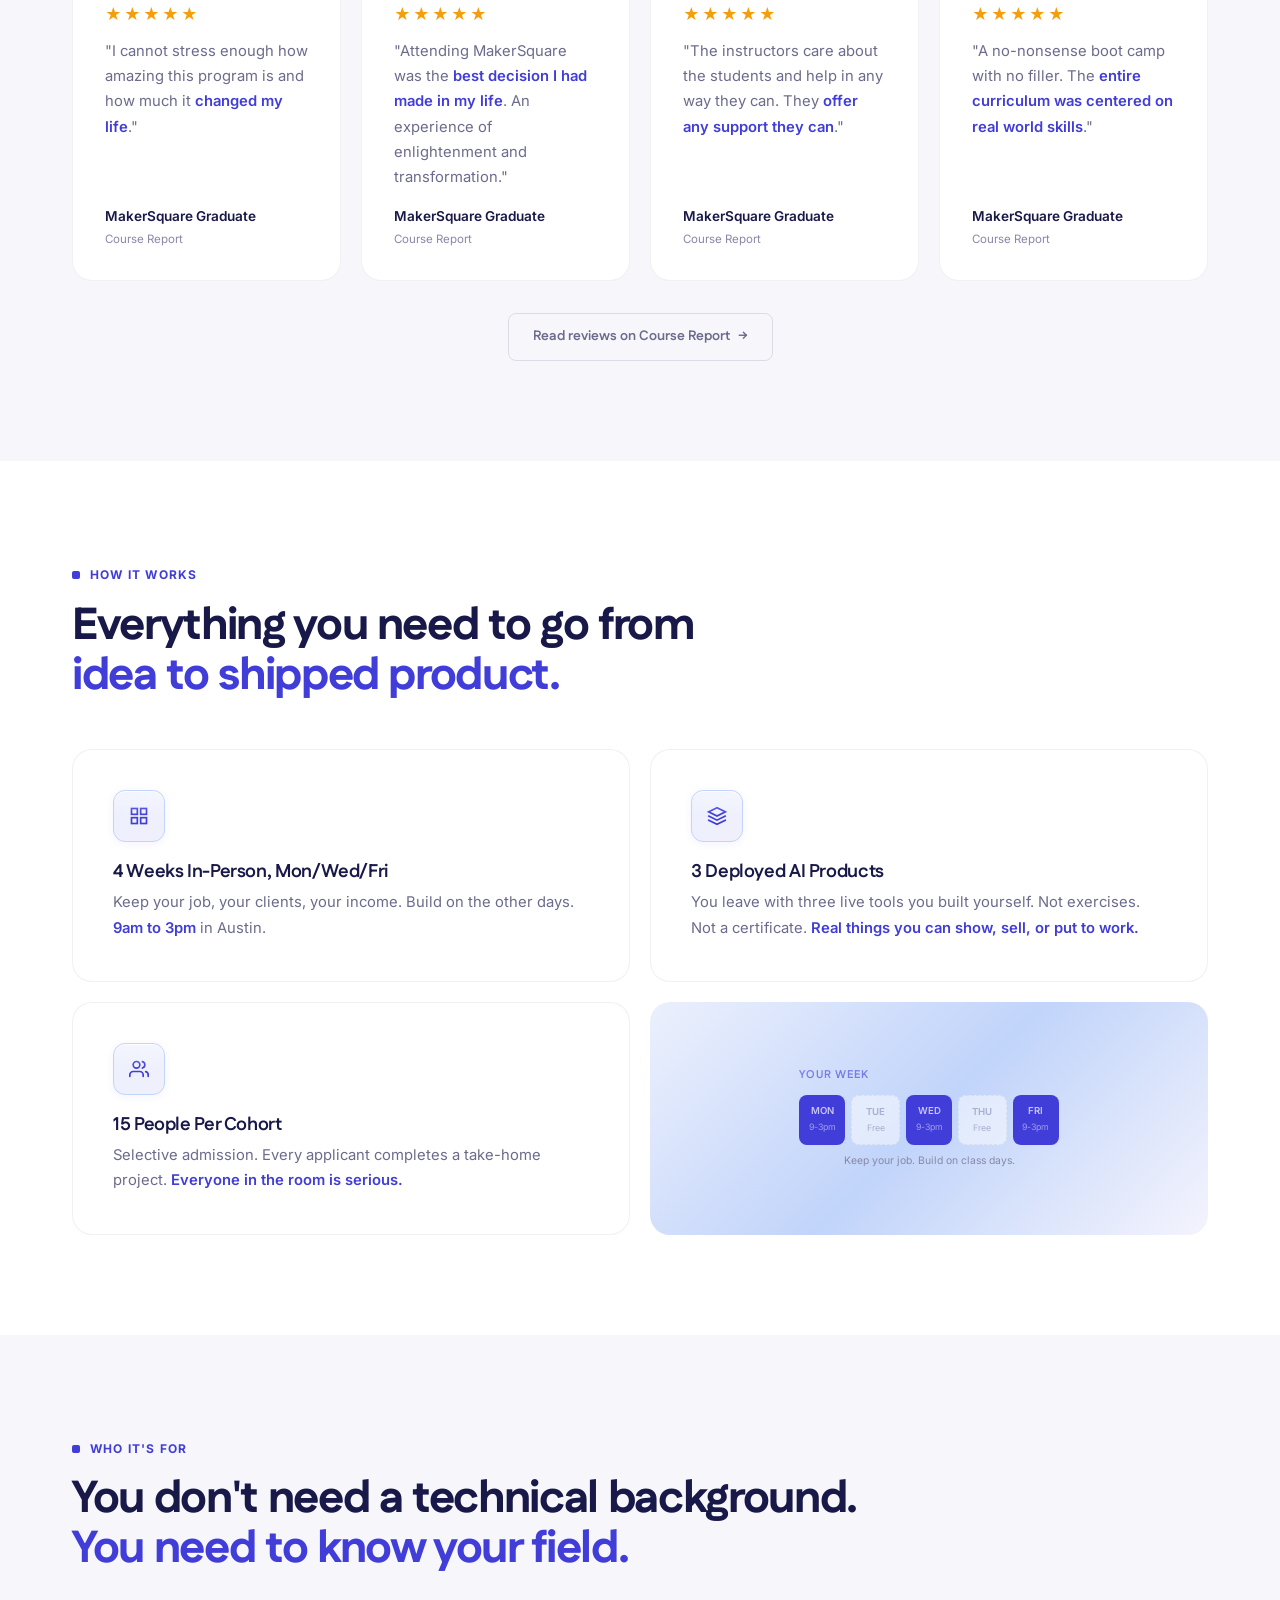
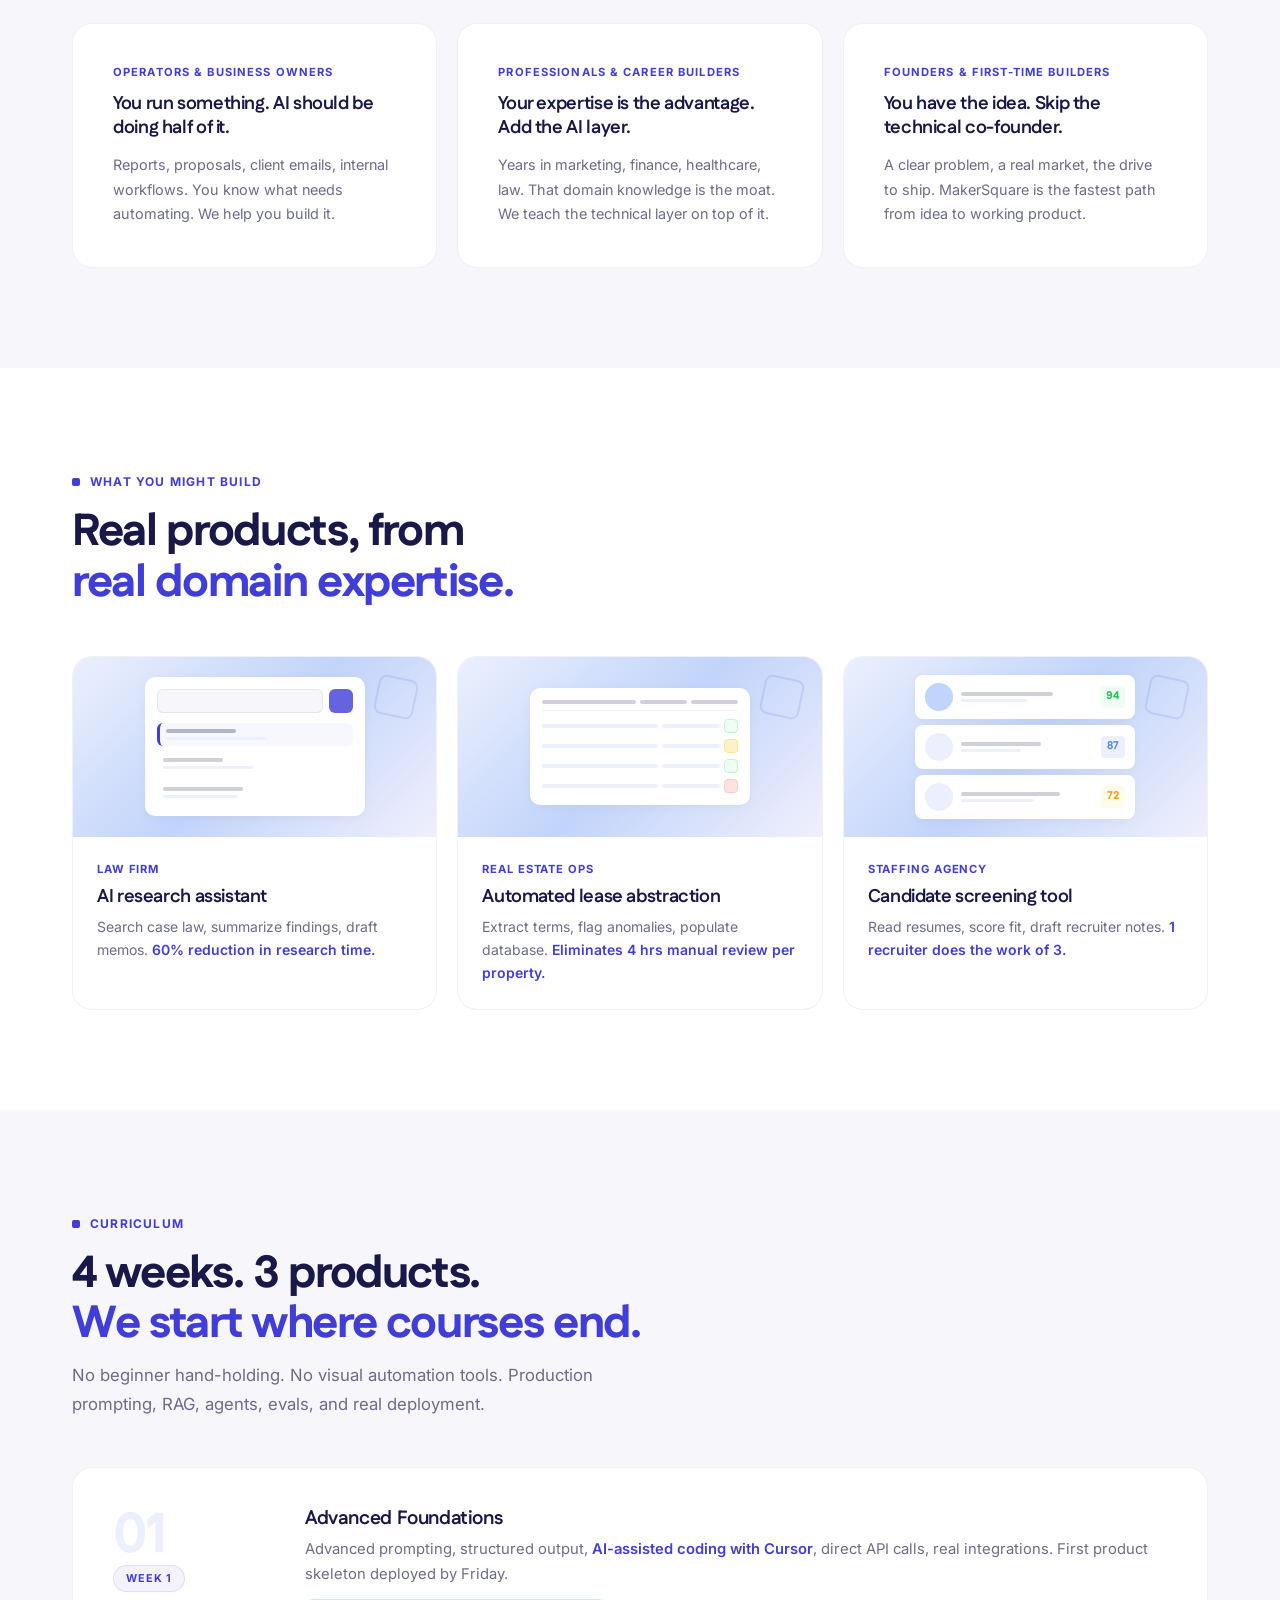
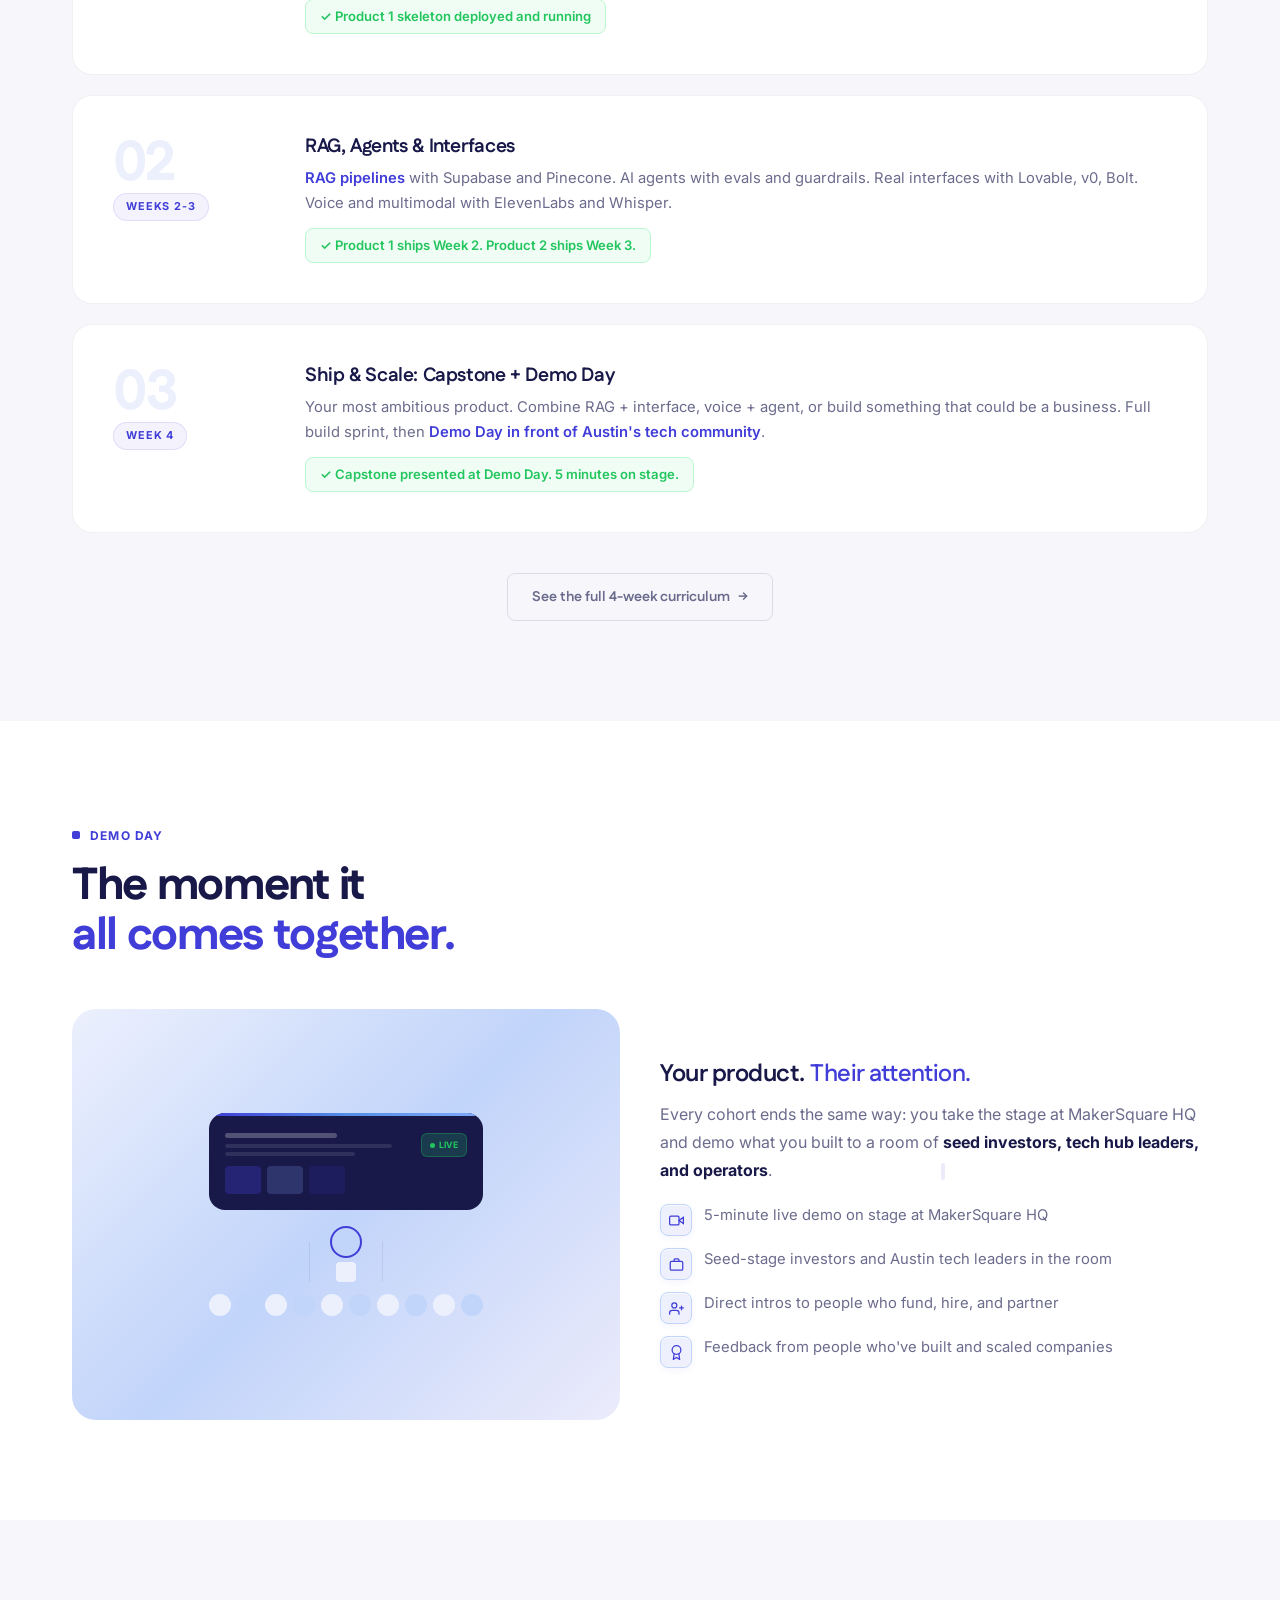
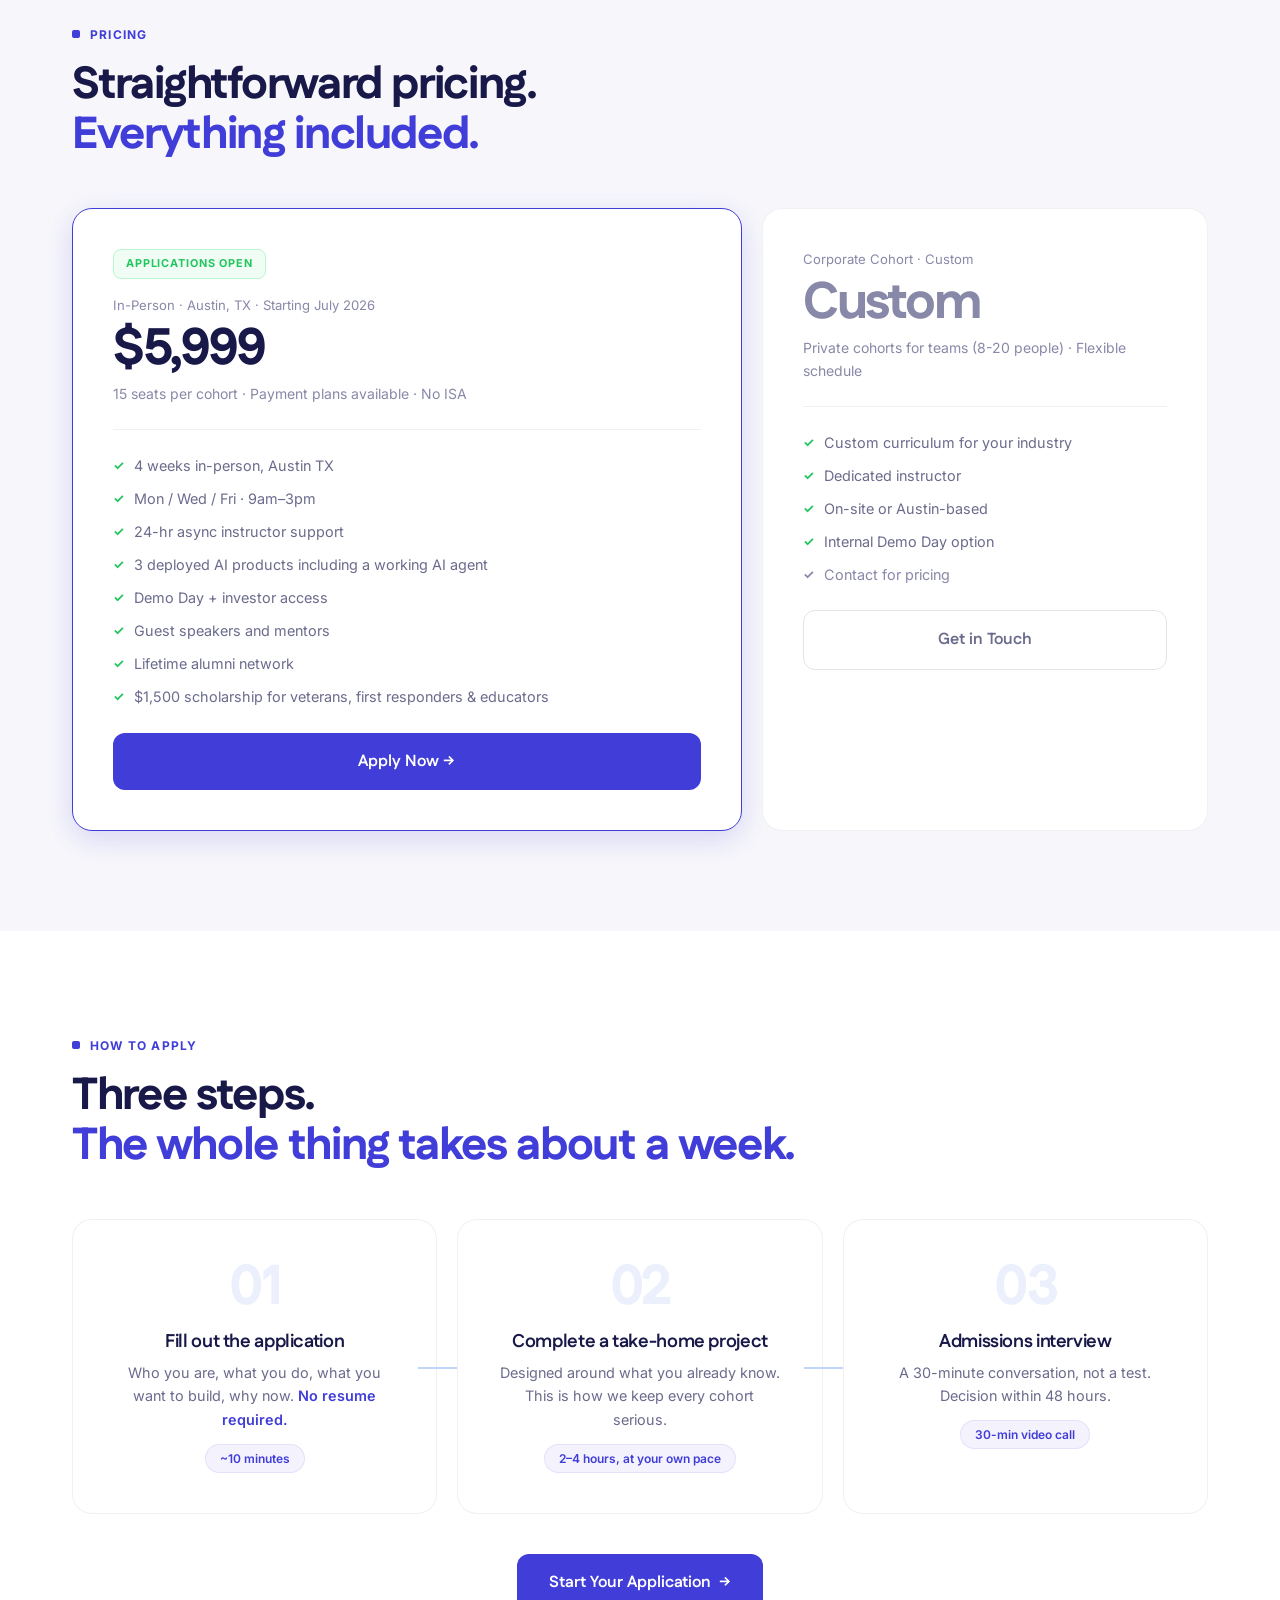
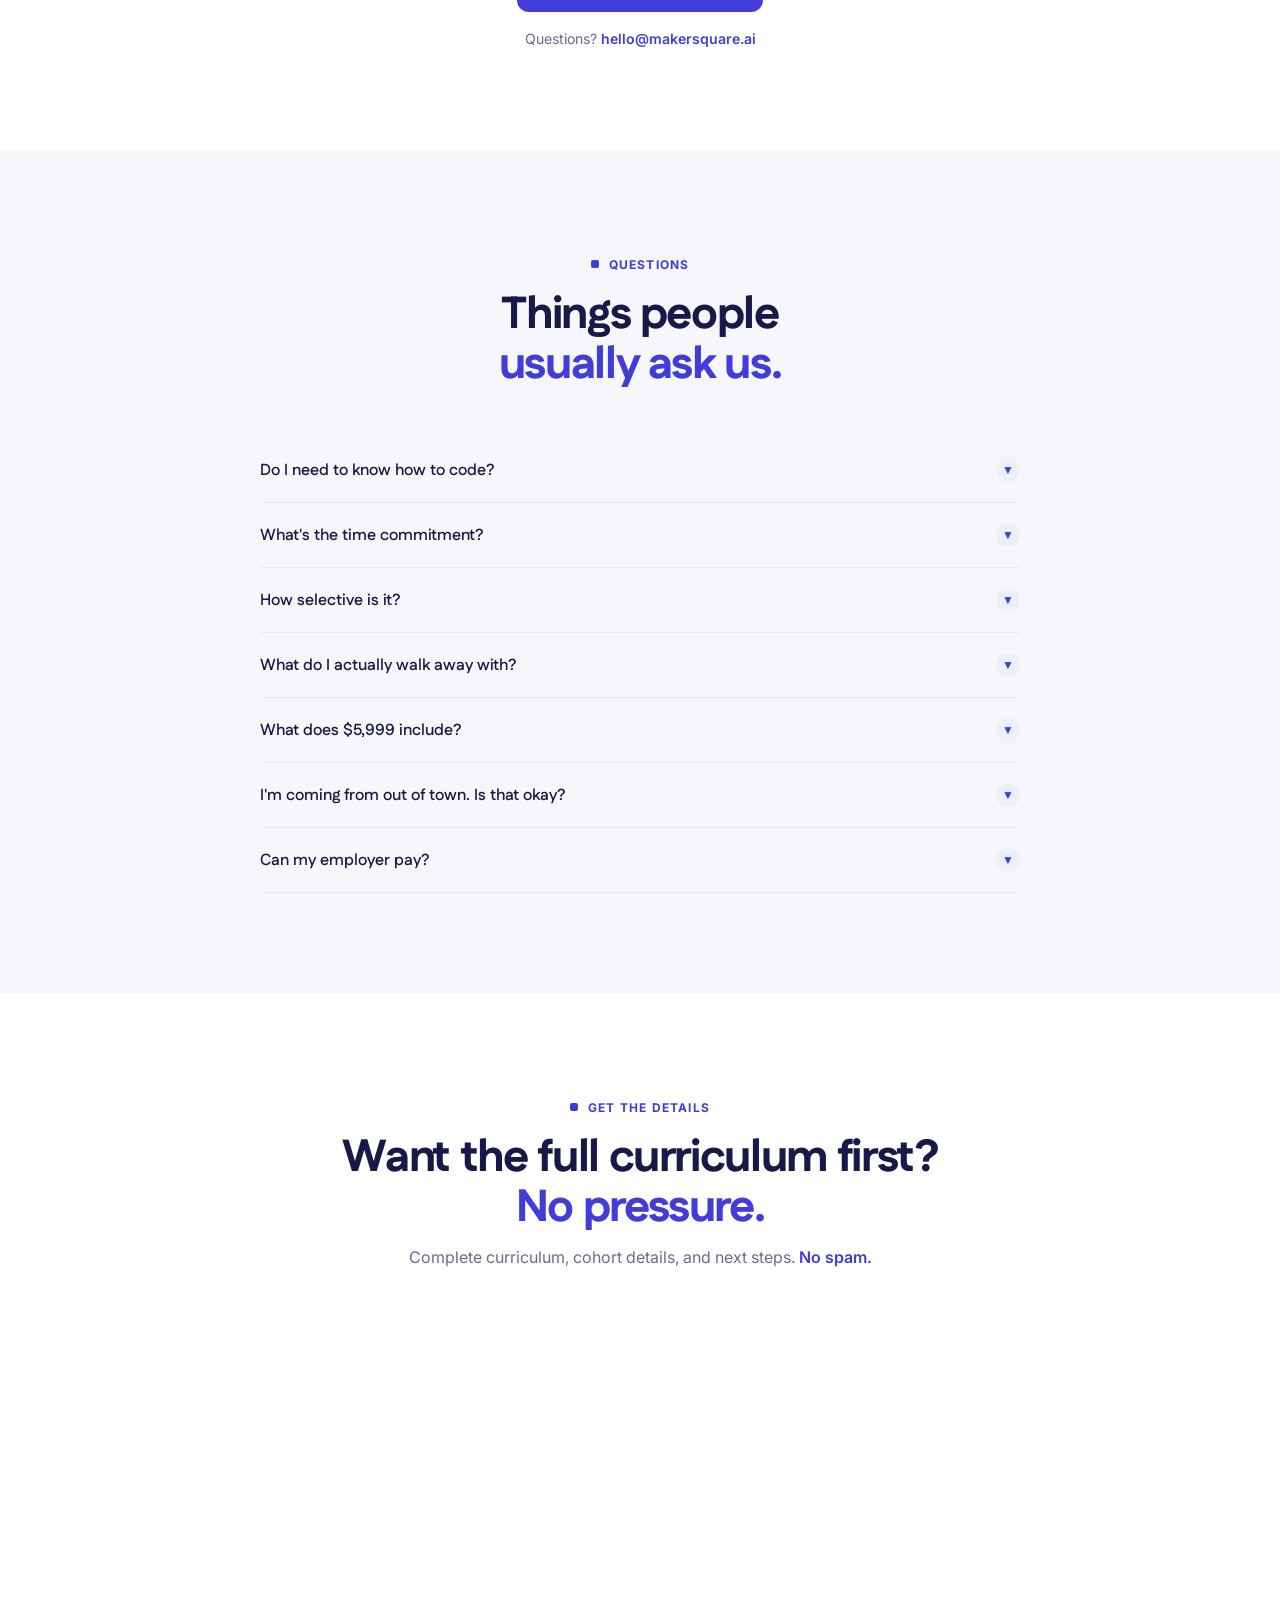
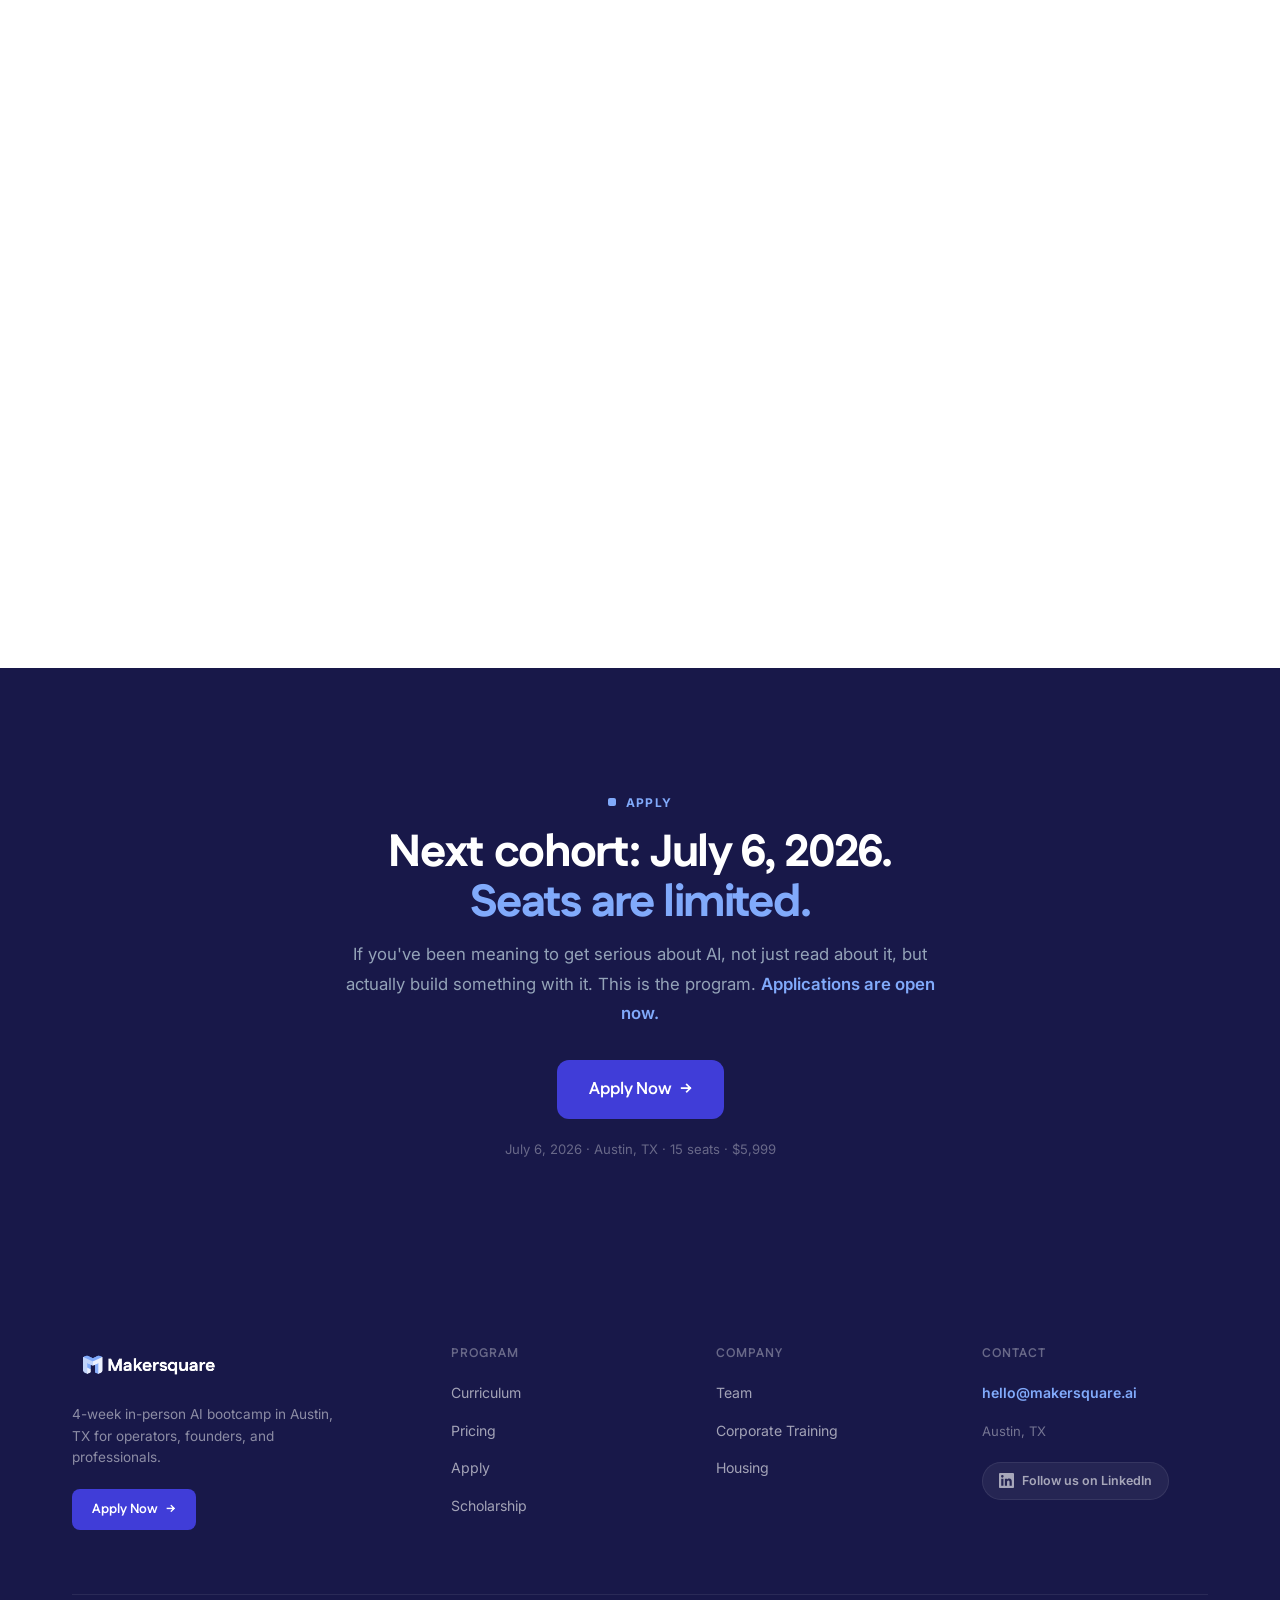
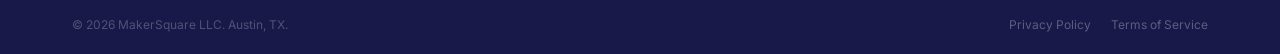
==== commit 09a17540: "Rewrite meta tags: keyword-focused, no pricing, no names Removed specific pricing and team member na" ====
--- a/index.html
+++ b/index.html
@@ -3,15 +3,15 @@
 <head>
 <meta charset="UTF-8">
 <meta name="viewport" content="width=device-width, initial-scale=1.0">
-<title>MakerSquare | AI Bootcamp in Austin TX | 4 Week In Person Program</title>
-<meta name="description" content="MakerSquare is a 4 week in person AI bootcamp in Austin, Texas for operators, founders, and professionals. Build 3 real AI products. No coding required. Next cohort starts July 2026.">
+<title>MakerSquare | AI Bootcamp in Austin TX for Professionals</title>
+<meta name="description" content="The in person AI bootcamp in Austin, Texas built for operators, founders, and professionals. Learn to build real AI products. No coding experience required. Apply now for the next cohort.">
 <meta name="robots" content="index, follow">
 <link rel="icon" type="image/svg+xml" href="favicon.svg">
 <link rel="canonical" href="https://www.makersquare.ai/">
 <meta property="og:type" content="website">
 <meta property="og:url" content="https://www.makersquare.ai/">
 <meta property="og:title" content="MakerSquare | AI Bootcamp in Austin, TX">
-<meta property="og:description" content="4 week in person AI bootcamp in Austin for operators, founders, and professionals. No coding required. Build 3 real AI products. Starts July 2026.">
+<meta property="og:description" content="In person AI bootcamp in Austin for professionals who want to build with AI, not just learn about it. No coding required.">
 <meta property="og:image" content="https://www.makersquare.ai/og-image.jpg">
 <meta name="twitter:card" content="summary_large_image">
 <link rel="preconnect" href="https://fonts.googleapis.com">
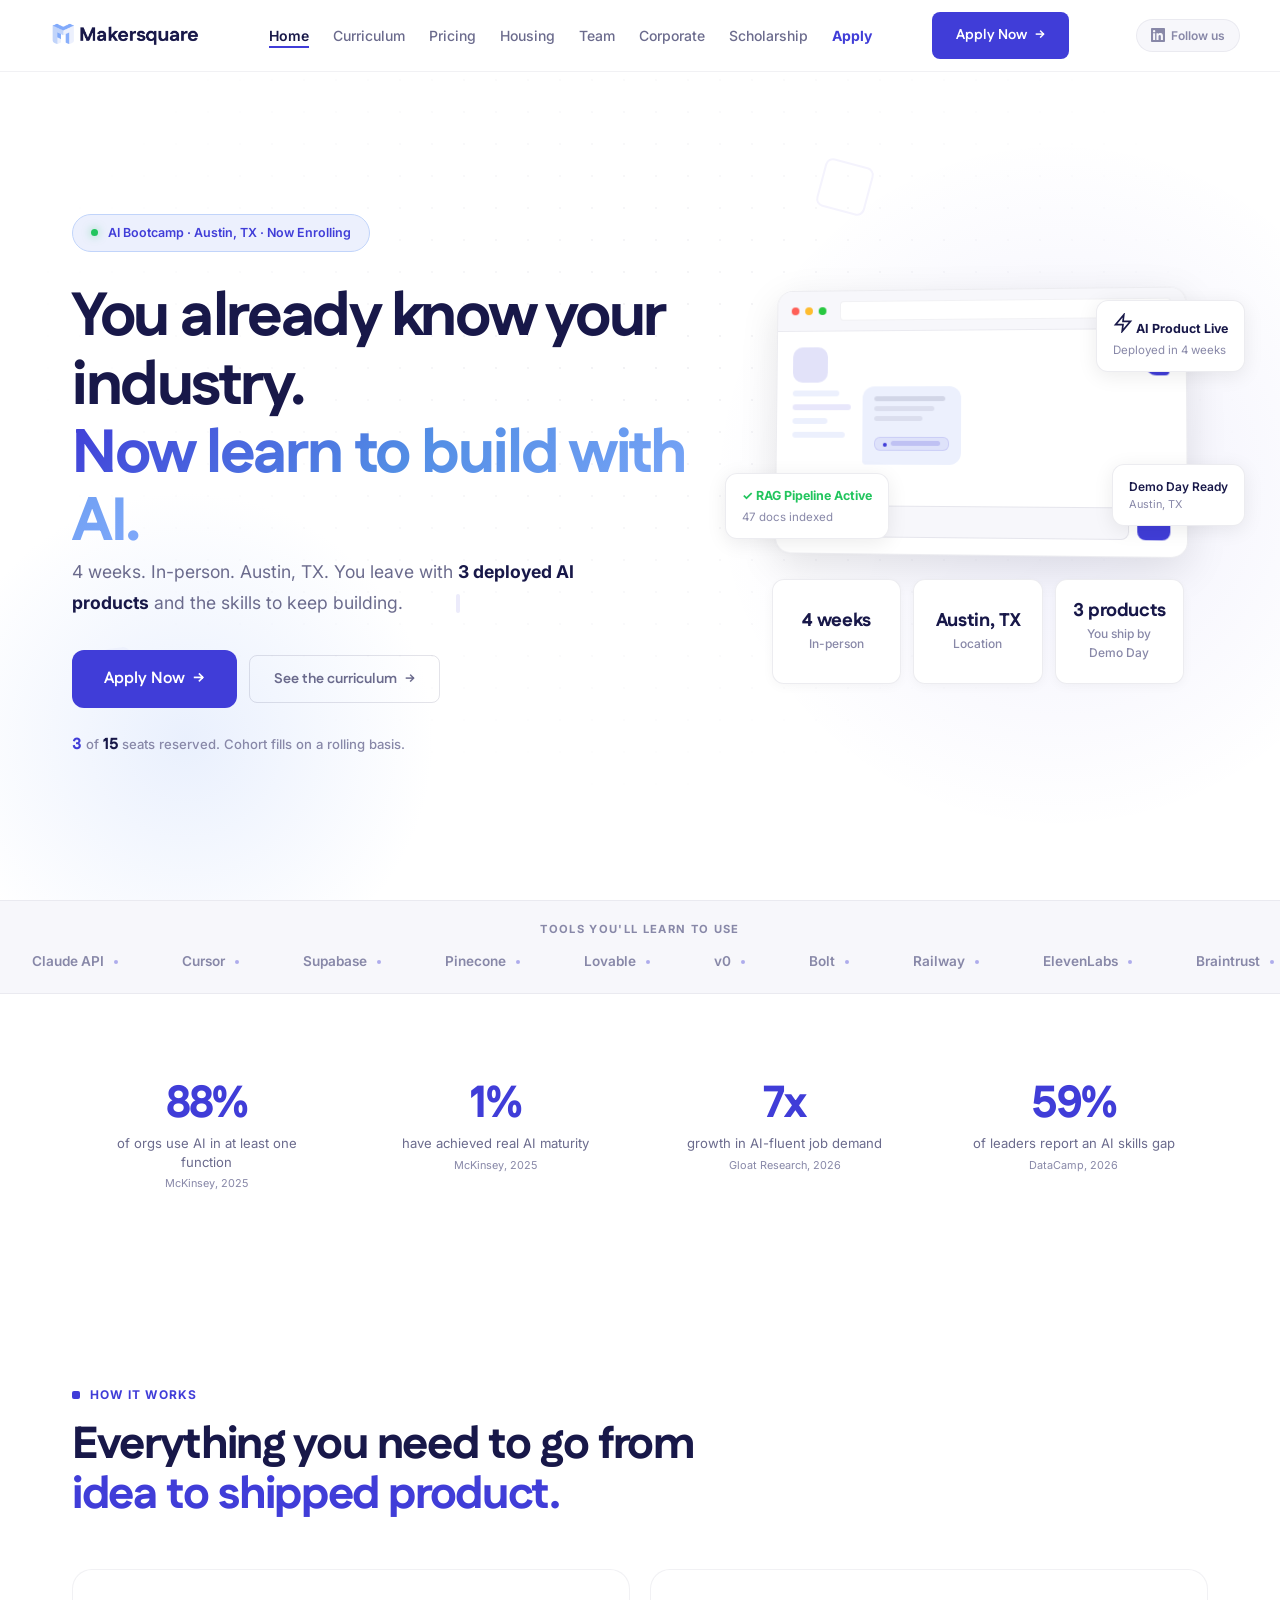
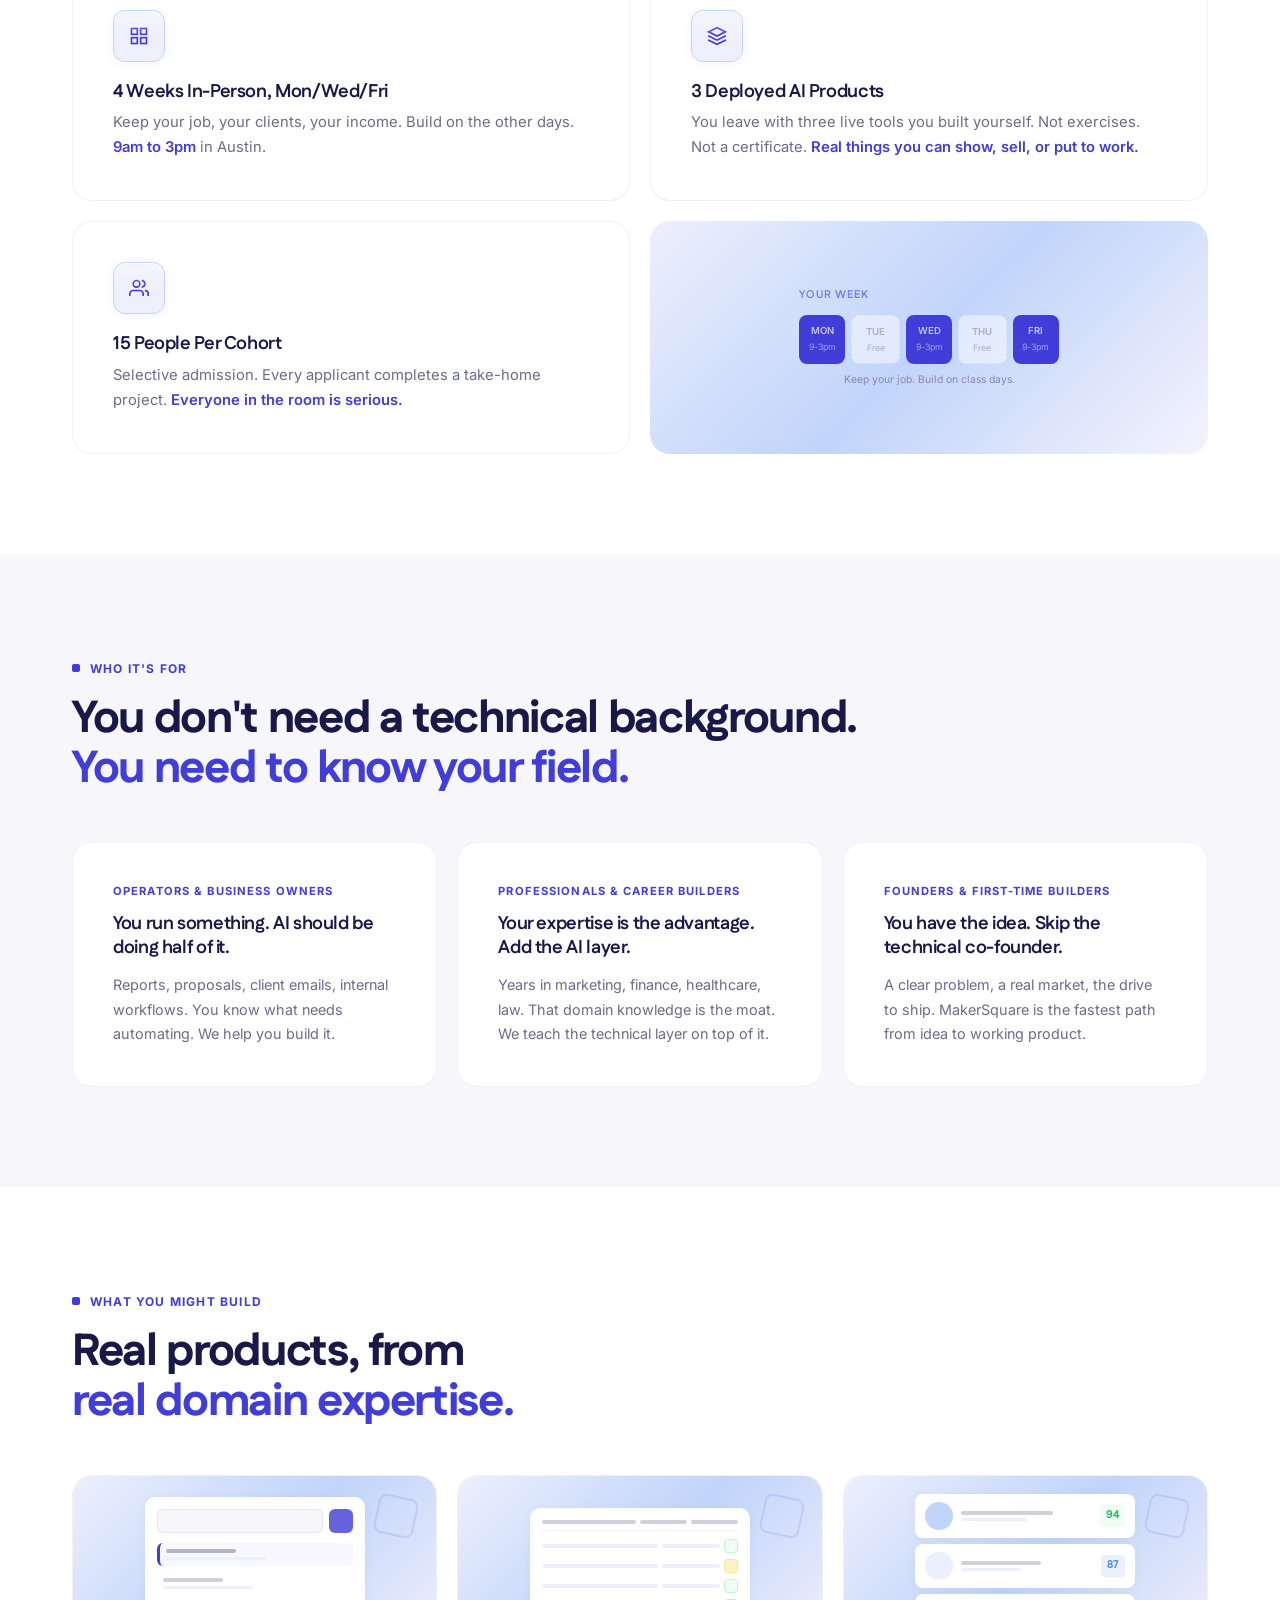
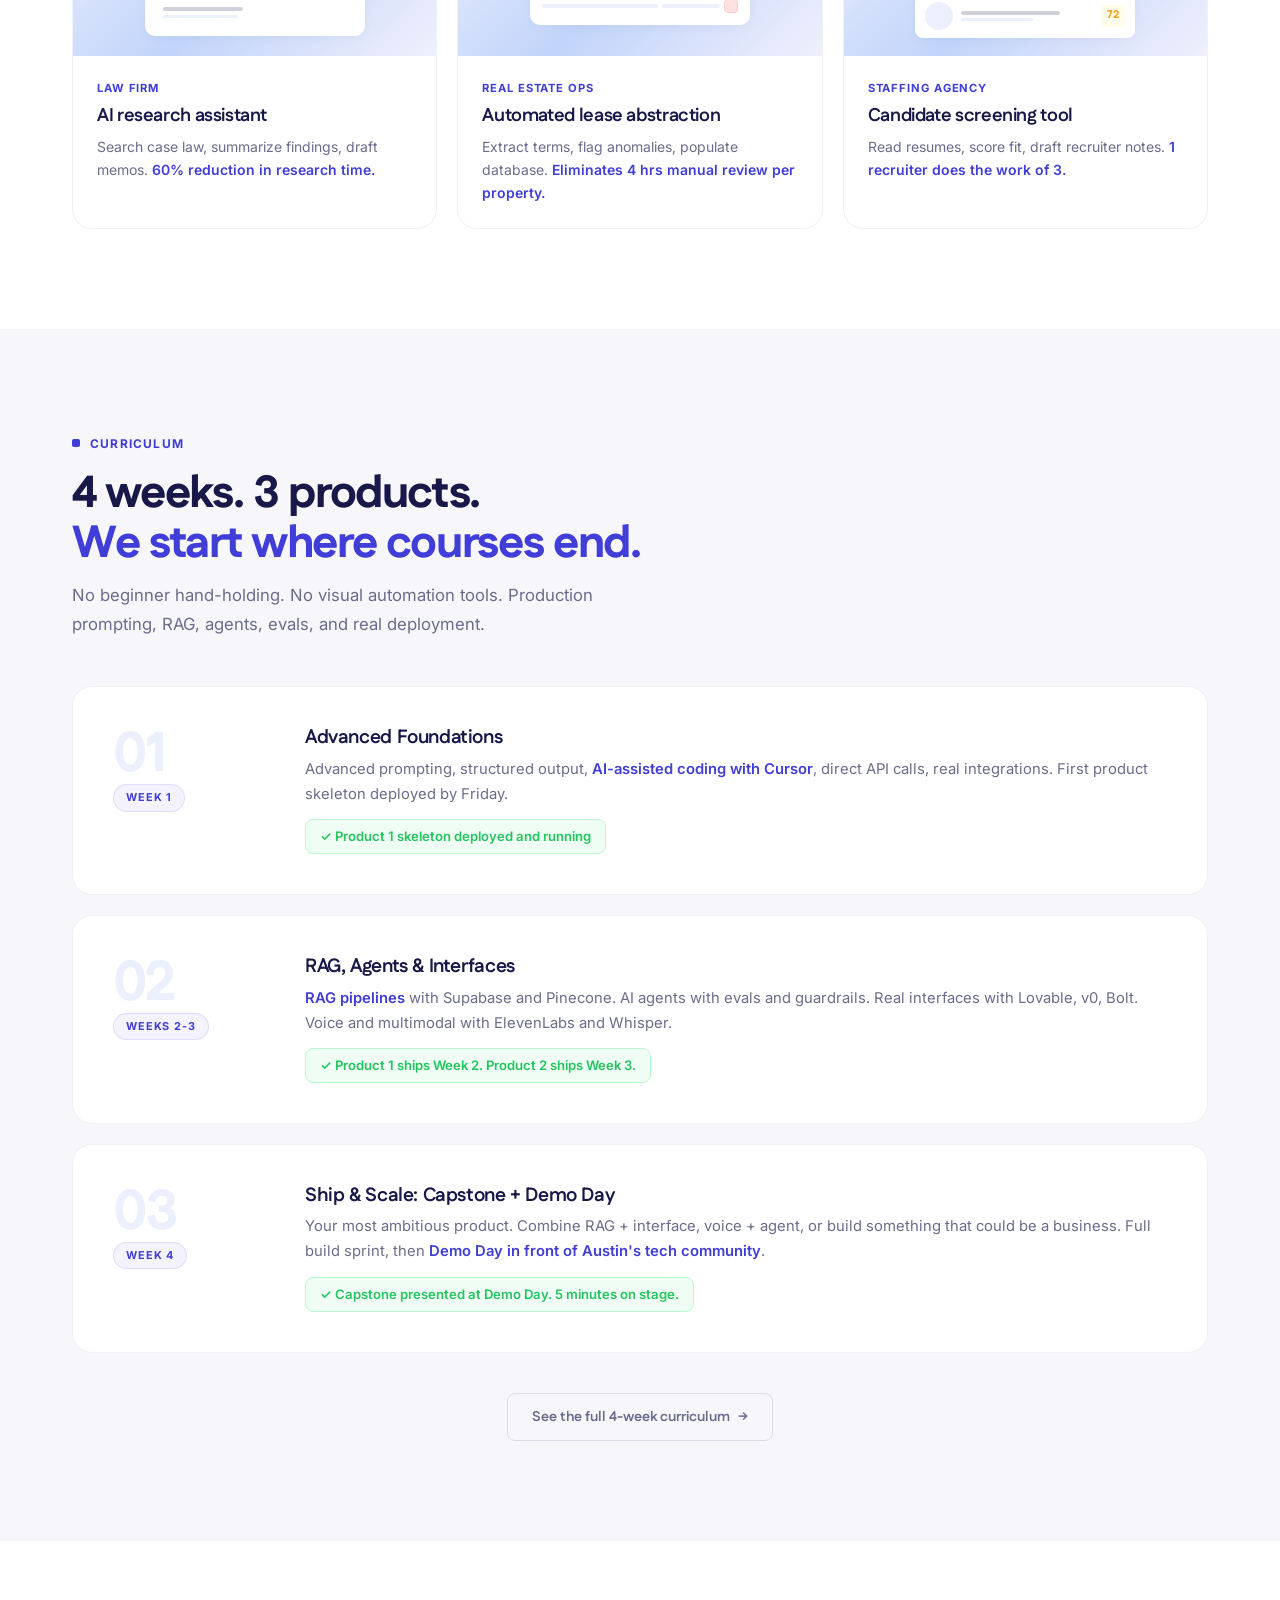
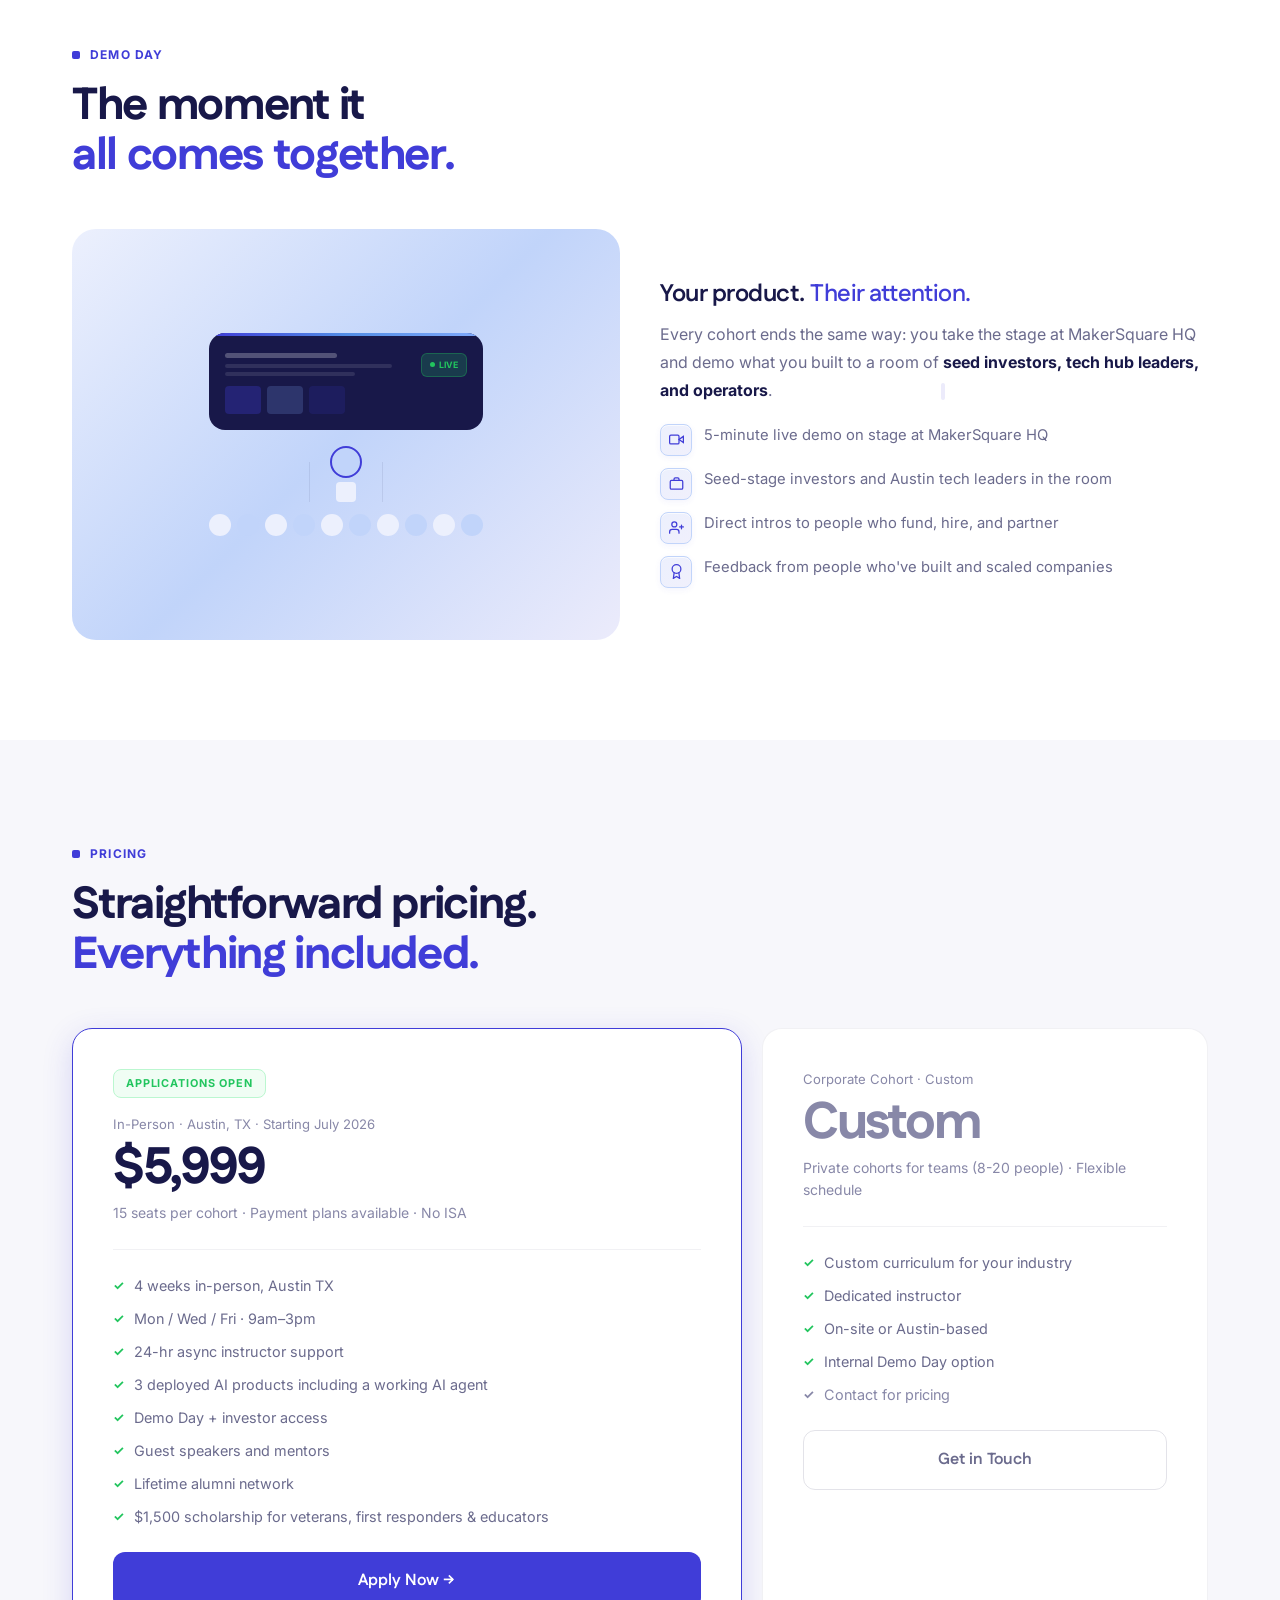
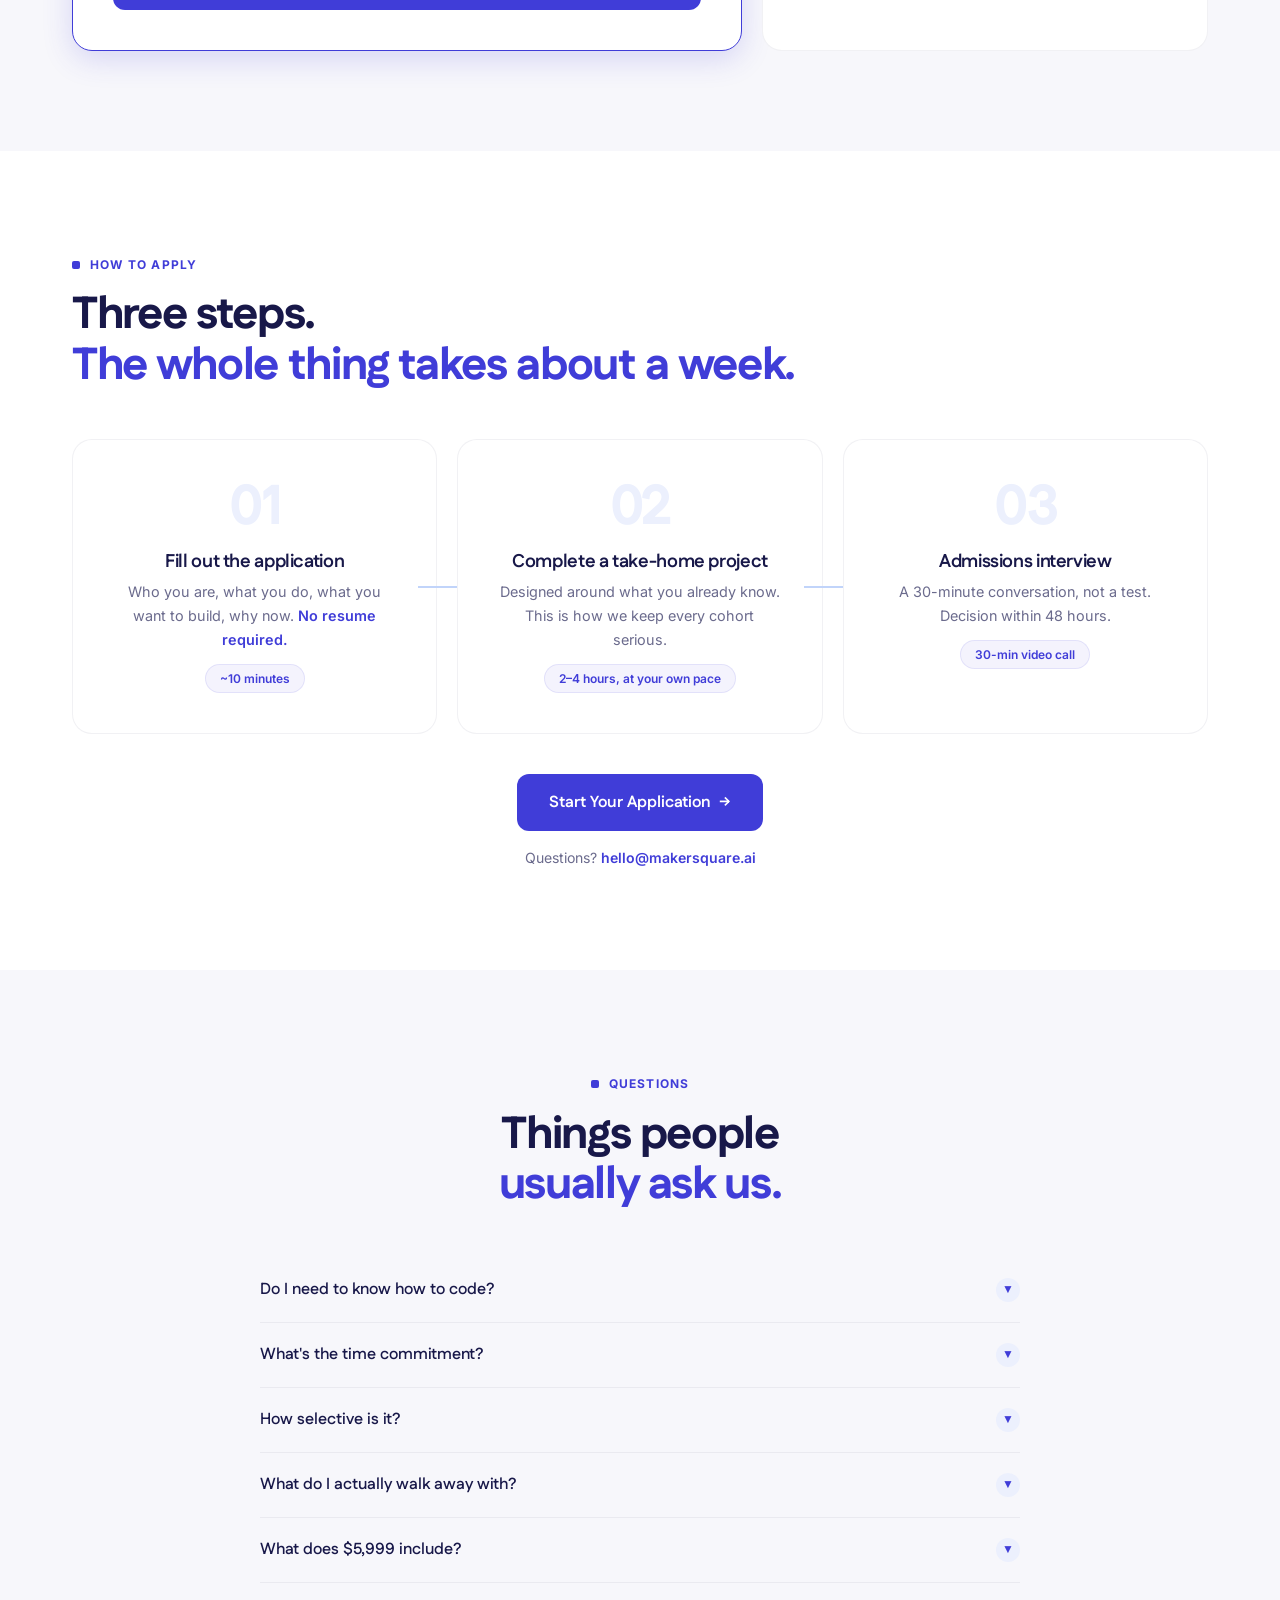
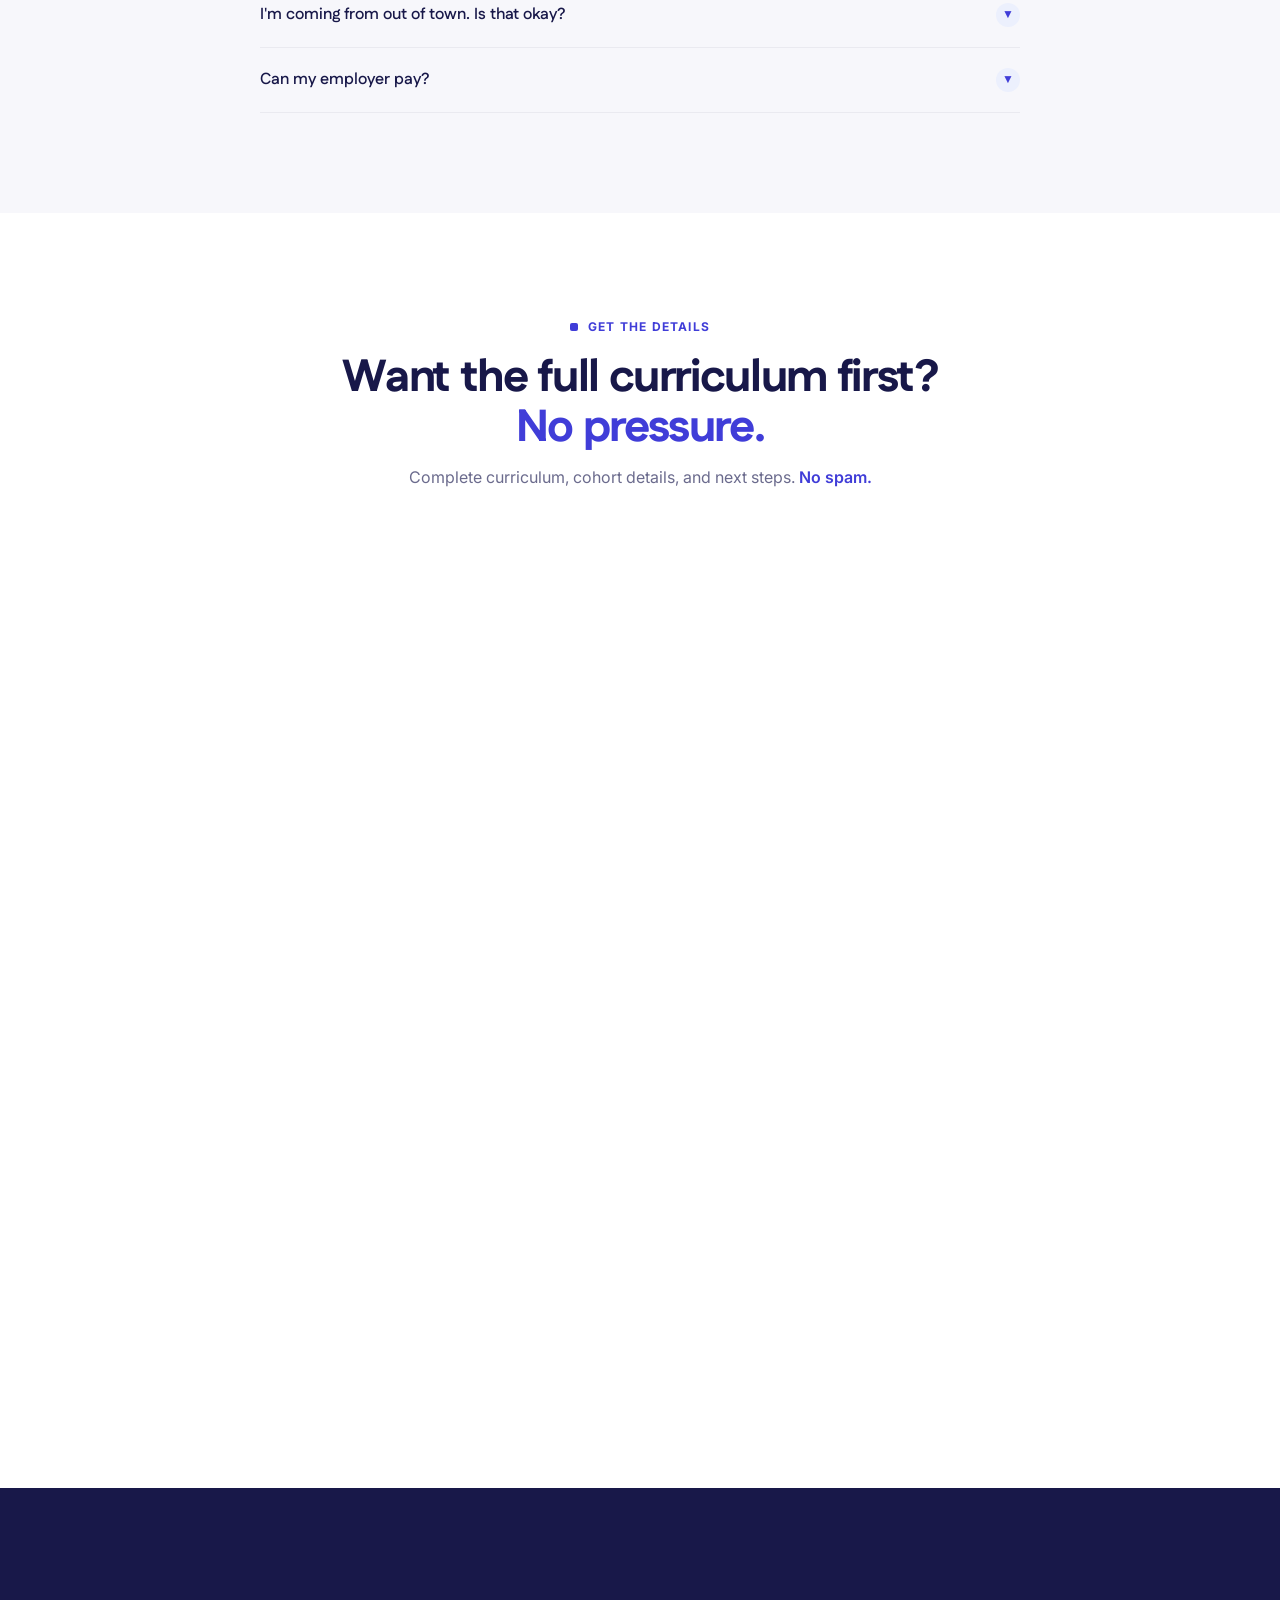
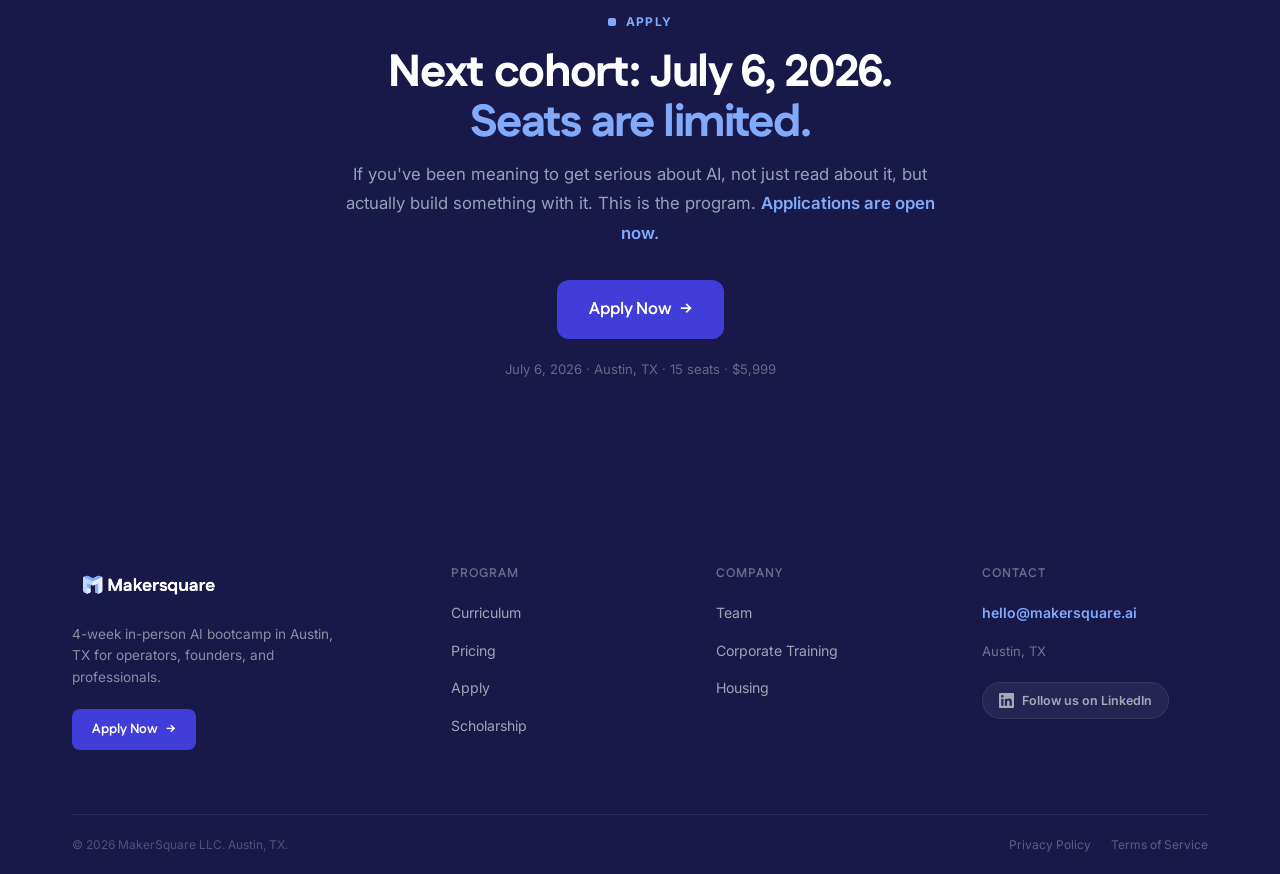
==== commit d617678d: "Remove alumni reviews section from home Old Course Report testimonials were from the prior MakerSqua" ====
--- a/index.html
+++ b/index.html
@@ -66,7 +66,7 @@
         "startDate": "2026-07-06",
         "endDate": "2026-08-01",
         "courseWorkload": "P4W",
-        "offers": {"@type": "Offer", "price": "5999", "priceCurrency": "USD", "availability": "https://schema.org/InStock", "url": "https://www.makersquare.ai/apply.html"}
+        "offers": {"@type": "Offer", "price": "5999", "priceCurrency": "USD", "availability": "https://schema.org/InStock", "url": "https://www.makersquare.ai/apply"}
       }
     },
     {
@@ -230,24 +230,6 @@
 </div>
 
 
-<!-- ═══ REVIEWS ═══ -->
-<section class="section section--alt" id="reviews">
-  <div class="container">
-    <div style="text-align:center;">
-      <div class="section-label reveal" style="justify-content:center;">Alumni reviews</div>
-      <h2 class="reveal">What our graduates say<br><span class="text-accent">about MakerSquare.</span></h2>
-    </div>
-    <div class="reviews-grid">
-      <div class="review-card reveal reveal-d1"><div class="review-stars">&#9733;&#9733;&#9733;&#9733;&#9733;</div><blockquote>"I cannot stress enough how amazing this program is and how much it <span class="bl">changed my life</span>."</blockquote><div class="review-author">MakerSquare Graduate</div><div class="review-source">Course Report</div></div>
-      <div class="review-card reveal reveal-d2"><div class="review-stars">&#9733;&#9733;&#9733;&#9733;&#9733;</div><blockquote>"Attending MakerSquare was the <span class="bl">best decision I had made in my life</span>. An experience of enlightenment and transformation."</blockquote><div class="review-author">MakerSquare Graduate</div><div class="review-source">Course Report</div></div>
-      <div class="review-card reveal reveal-d3"><div class="review-stars">&#9733;&#9733;&#9733;&#9733;&#9733;</div><blockquote>"The instructors care about the students and help in any way they can. They <span class="bl">offer any support they can</span>."</blockquote><div class="review-author">MakerSquare Graduate</div><div class="review-source">Course Report</div></div>
-      <div class="review-card reveal reveal-d4"><div class="review-stars">&#9733;&#9733;&#9733;&#9733;&#9733;</div><blockquote>"A no-nonsense boot camp with no filler. The <span class="bl">entire curriculum was centered on real world skills</span>."</blockquote><div class="review-author">MakerSquare Graduate</div><div class="review-source">Course Report</div></div>
-    </div>
-    <div style="text-align:center;margin-top:var(--s7);"><a href="https://www.coursereport.com/schools/makersquare" target="_blank" rel="noopener" class="btn btn-ghost btn-arrow" style="font-size:0.85rem;">Read reviews on Course Report </a></div>
-  </div>
-</section>
-
-
 <!-- ═══ HOW IT WORKS ═══ -->
 <section class="section" id="how-it-works">
   <div class="container">
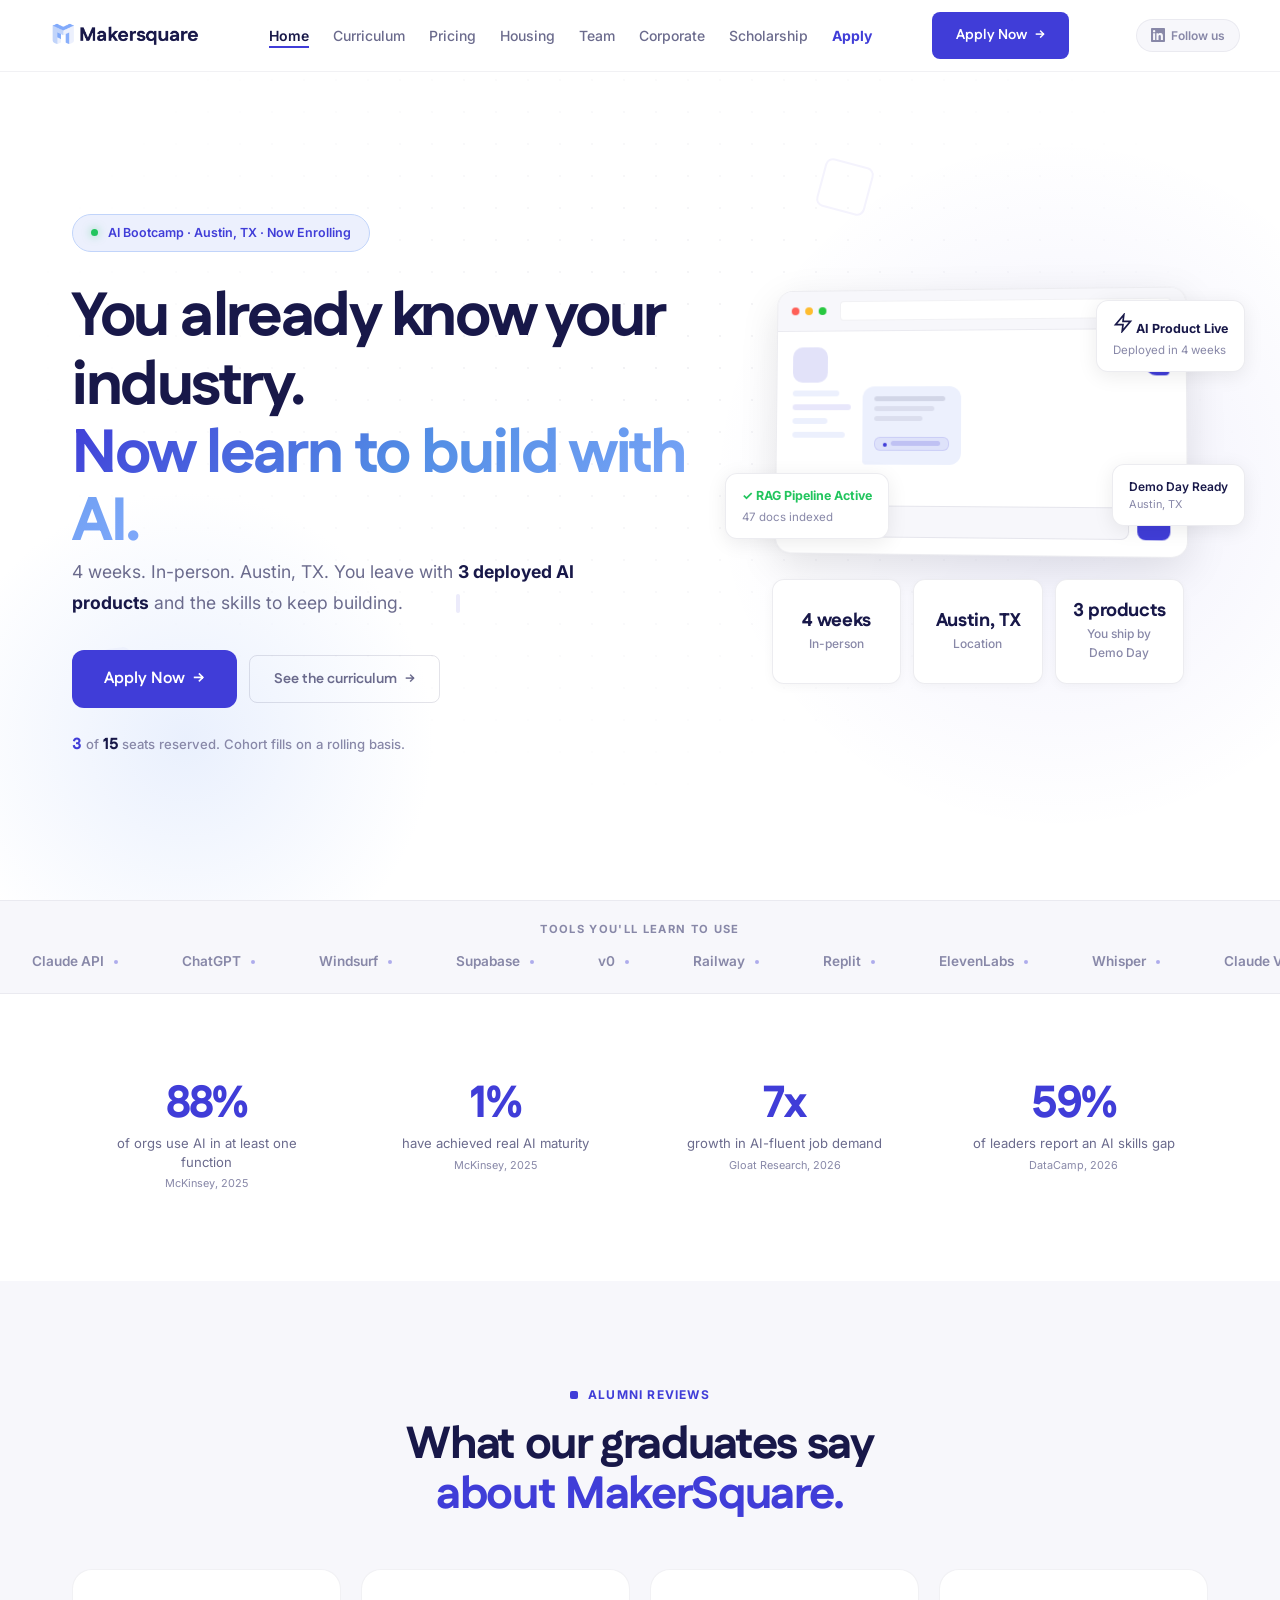
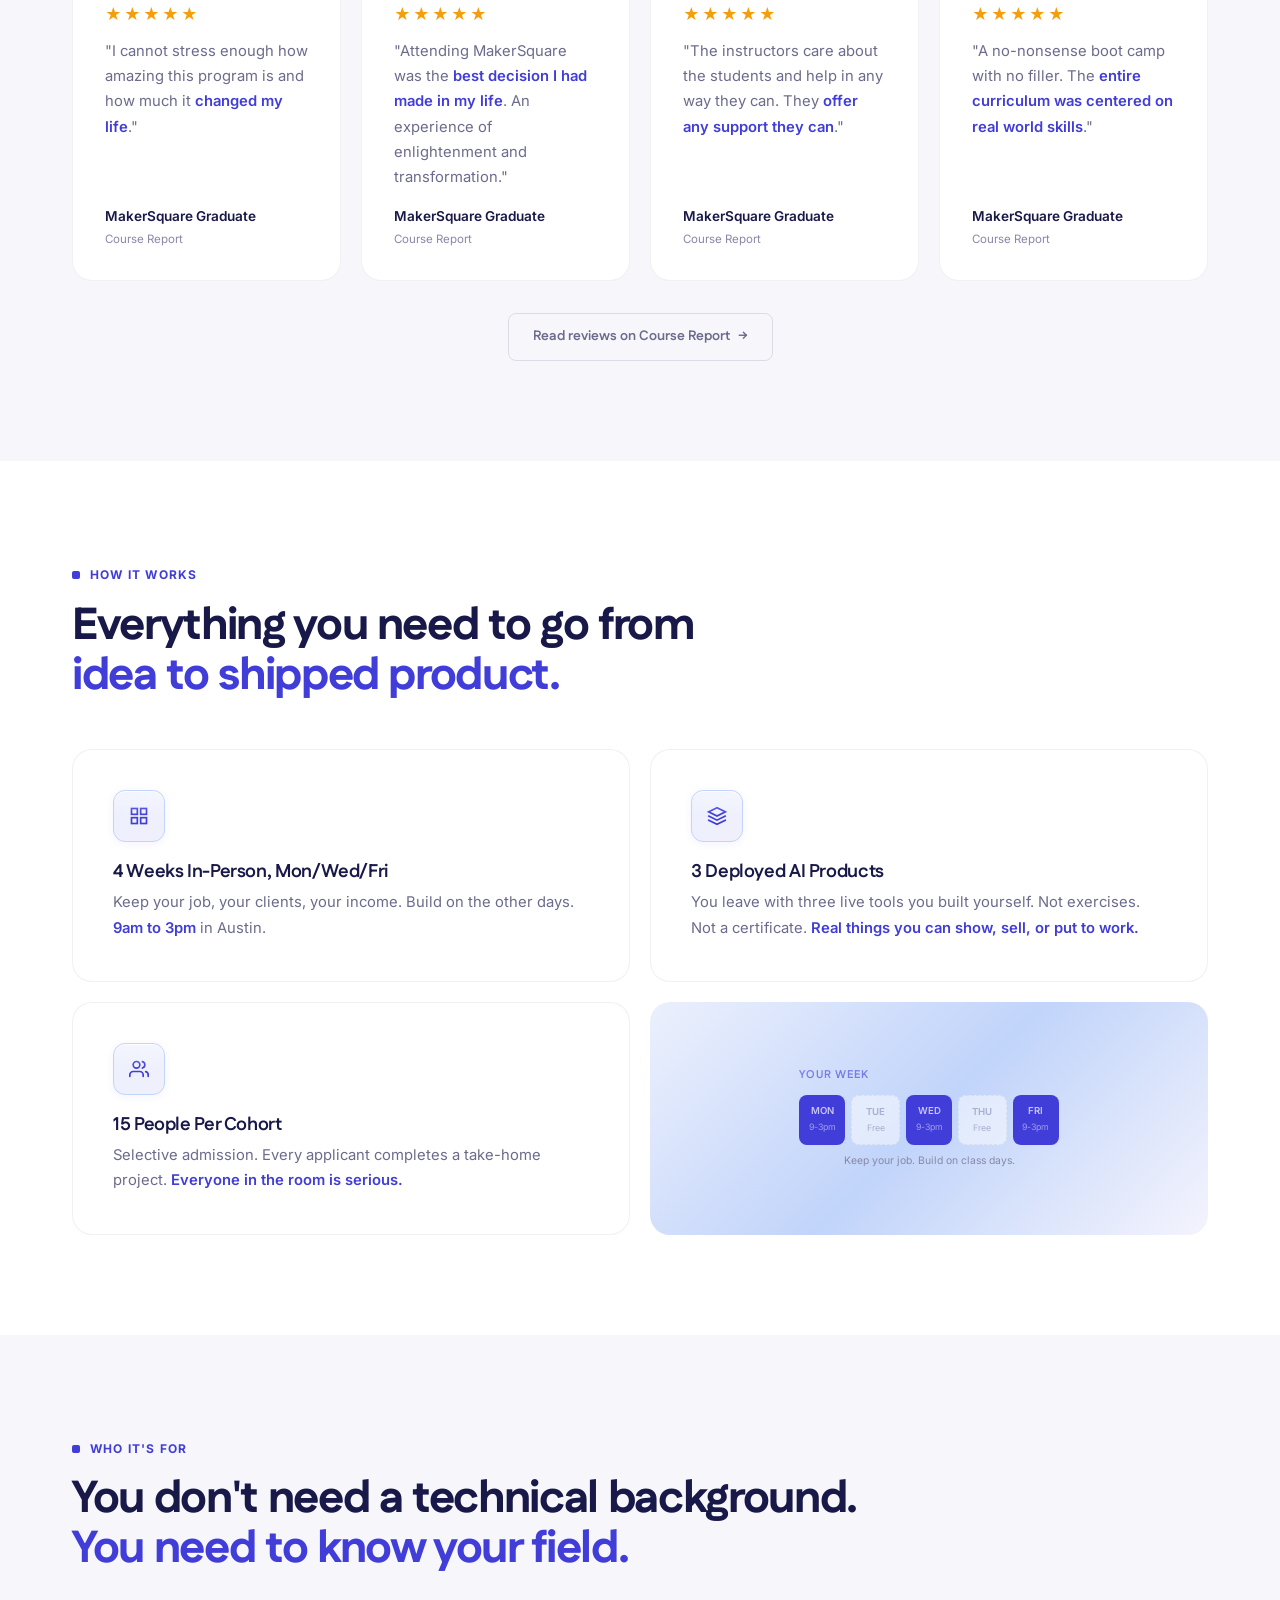
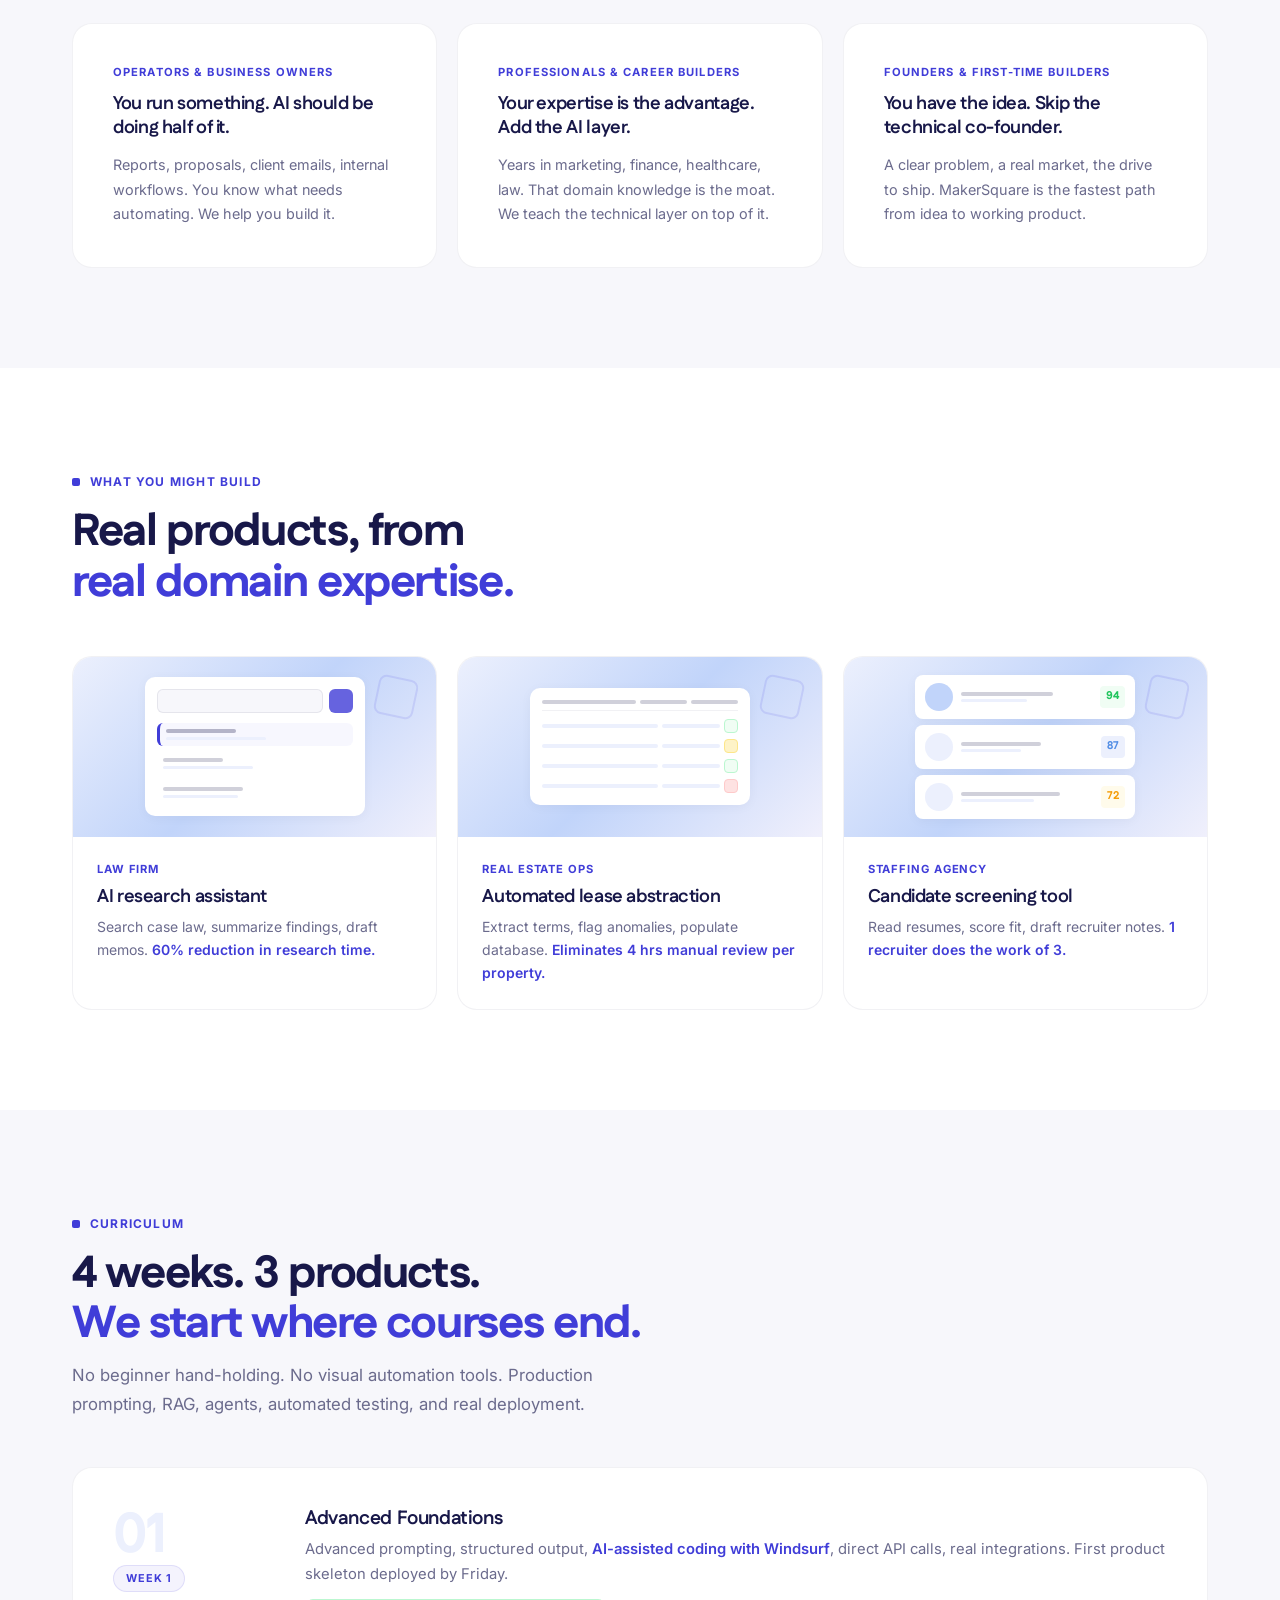
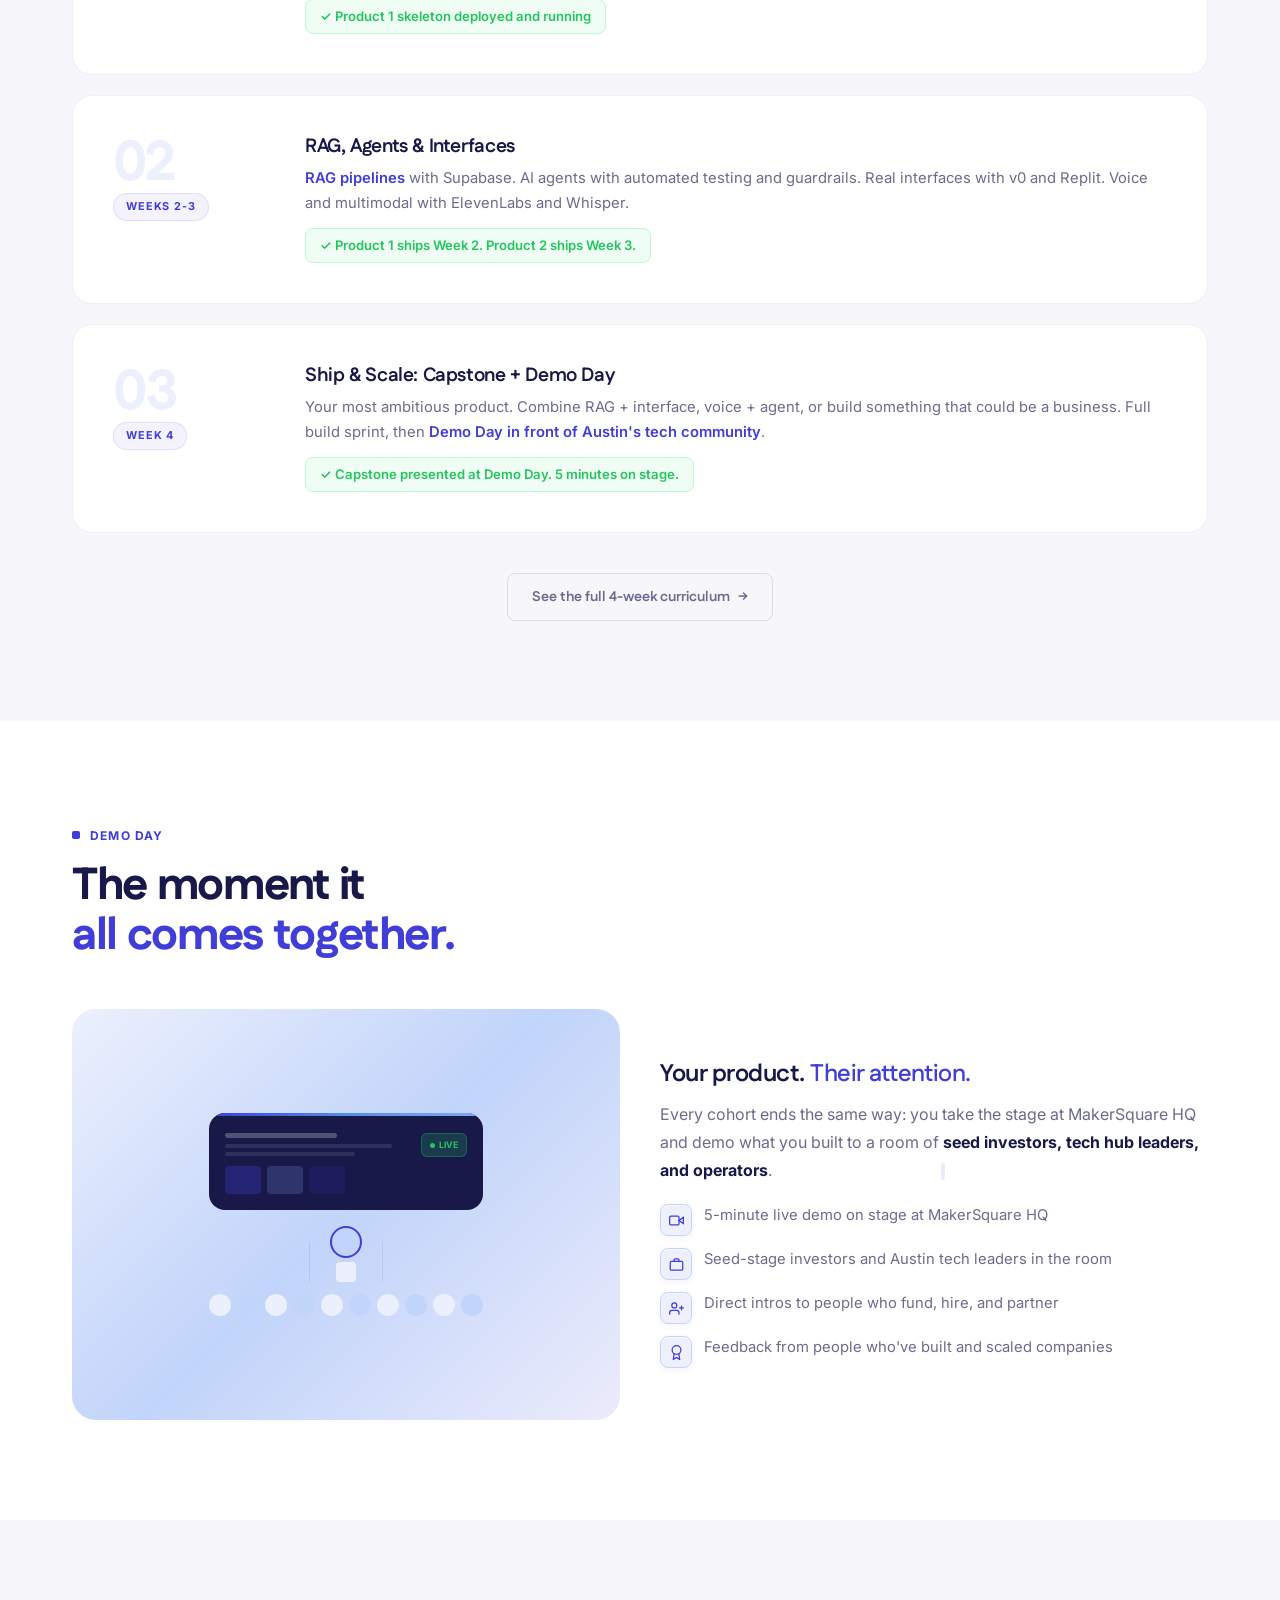
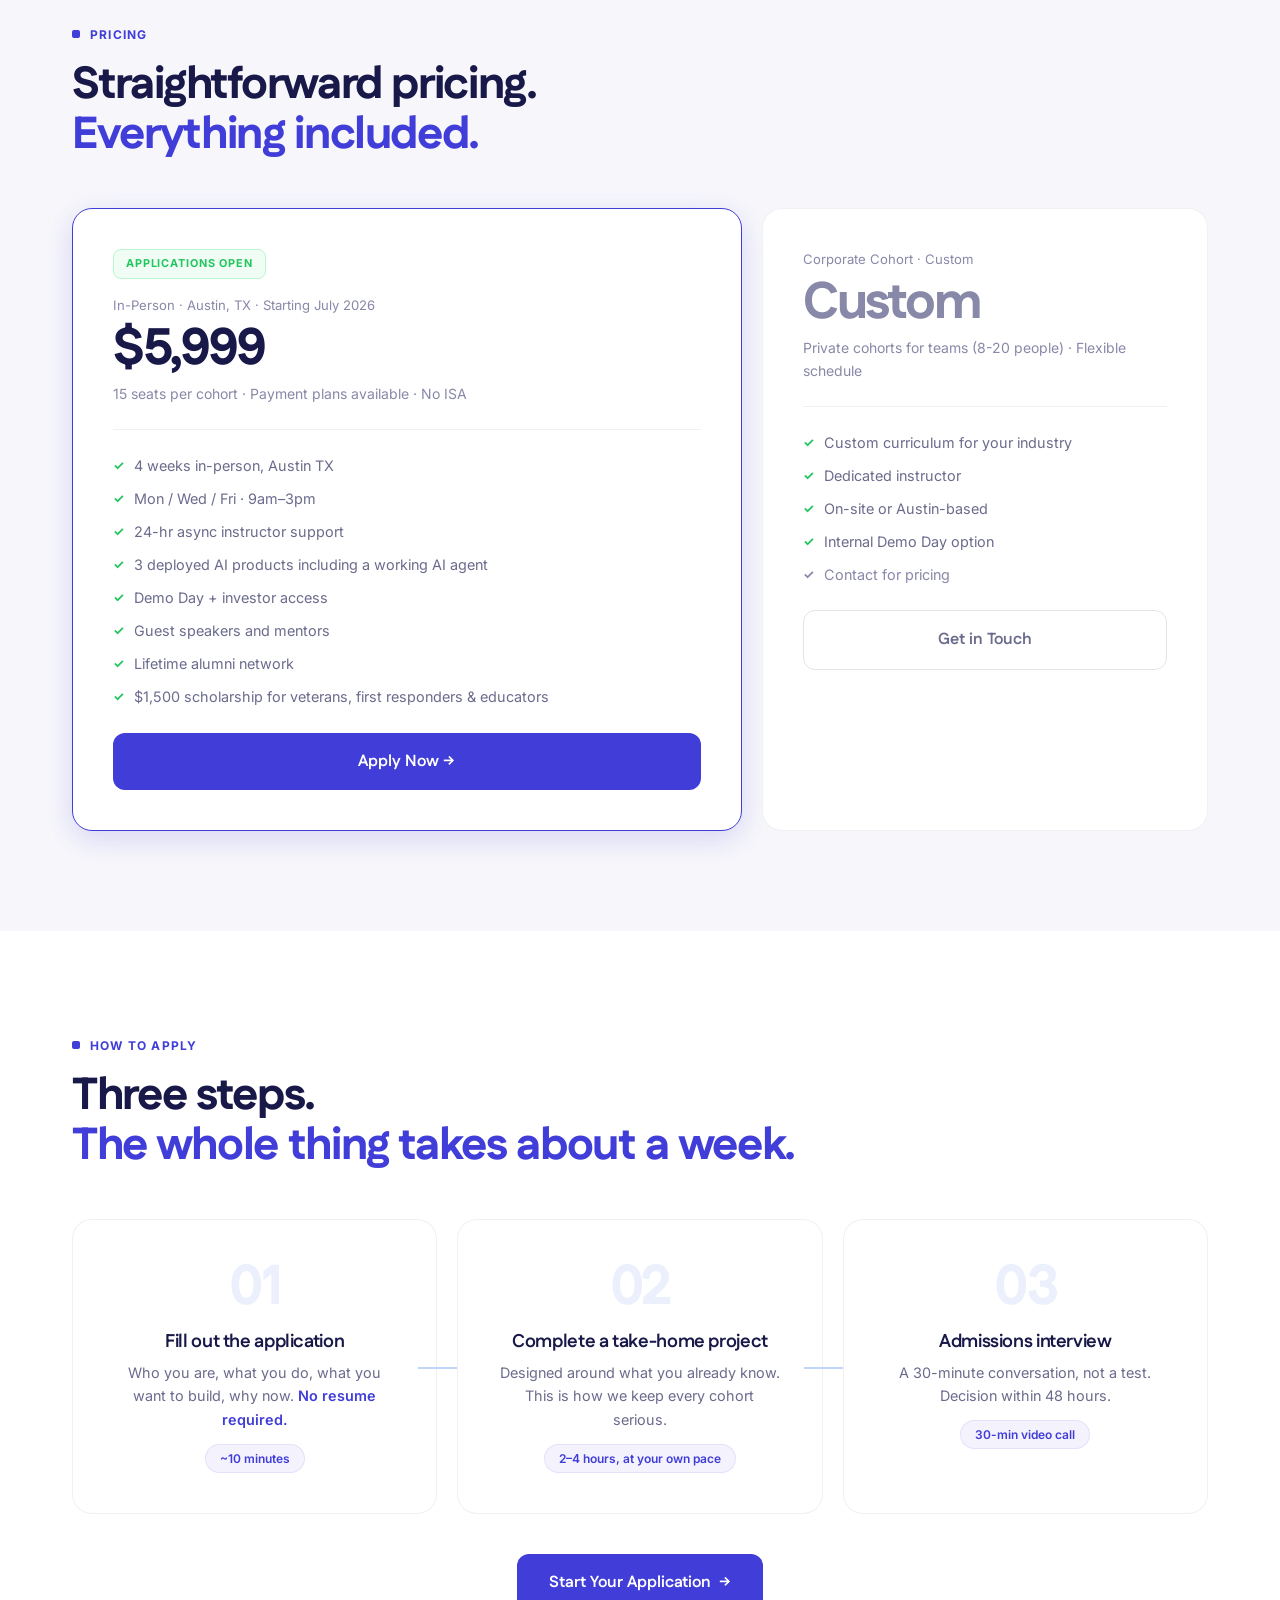
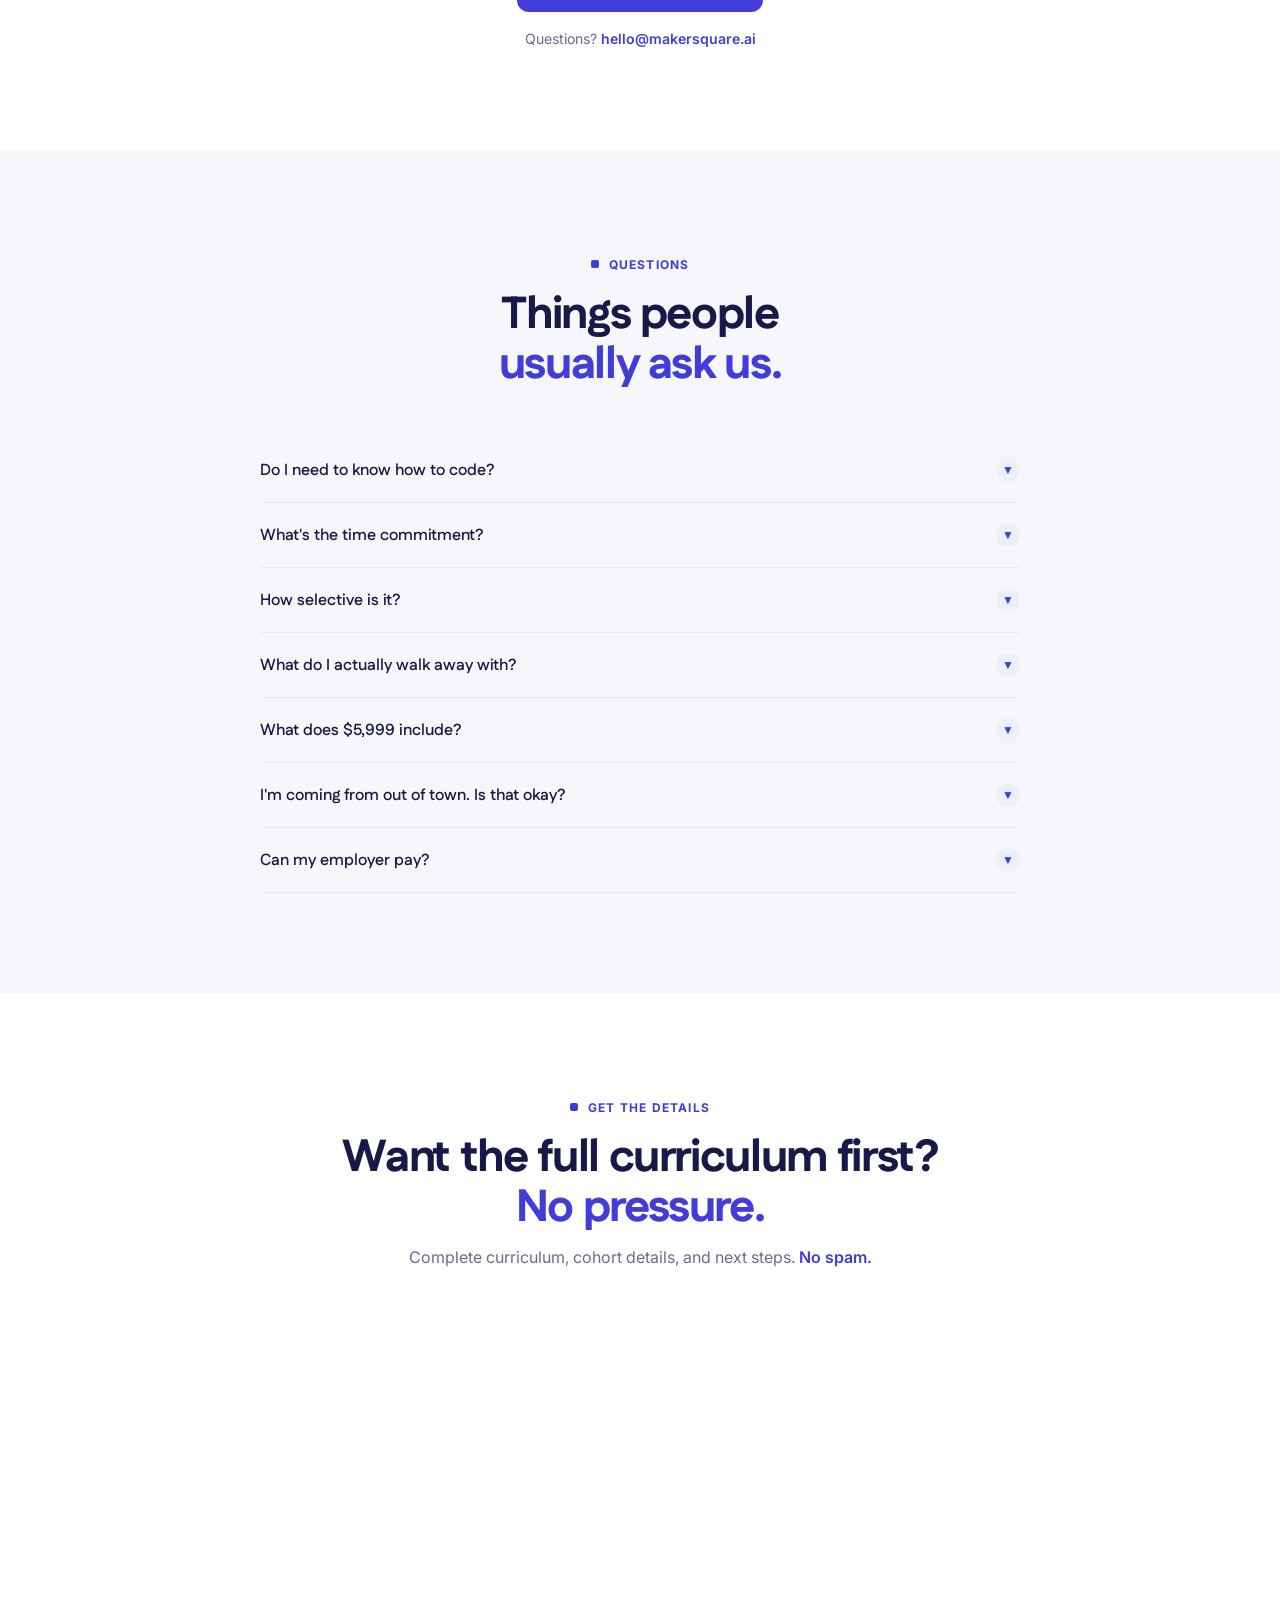
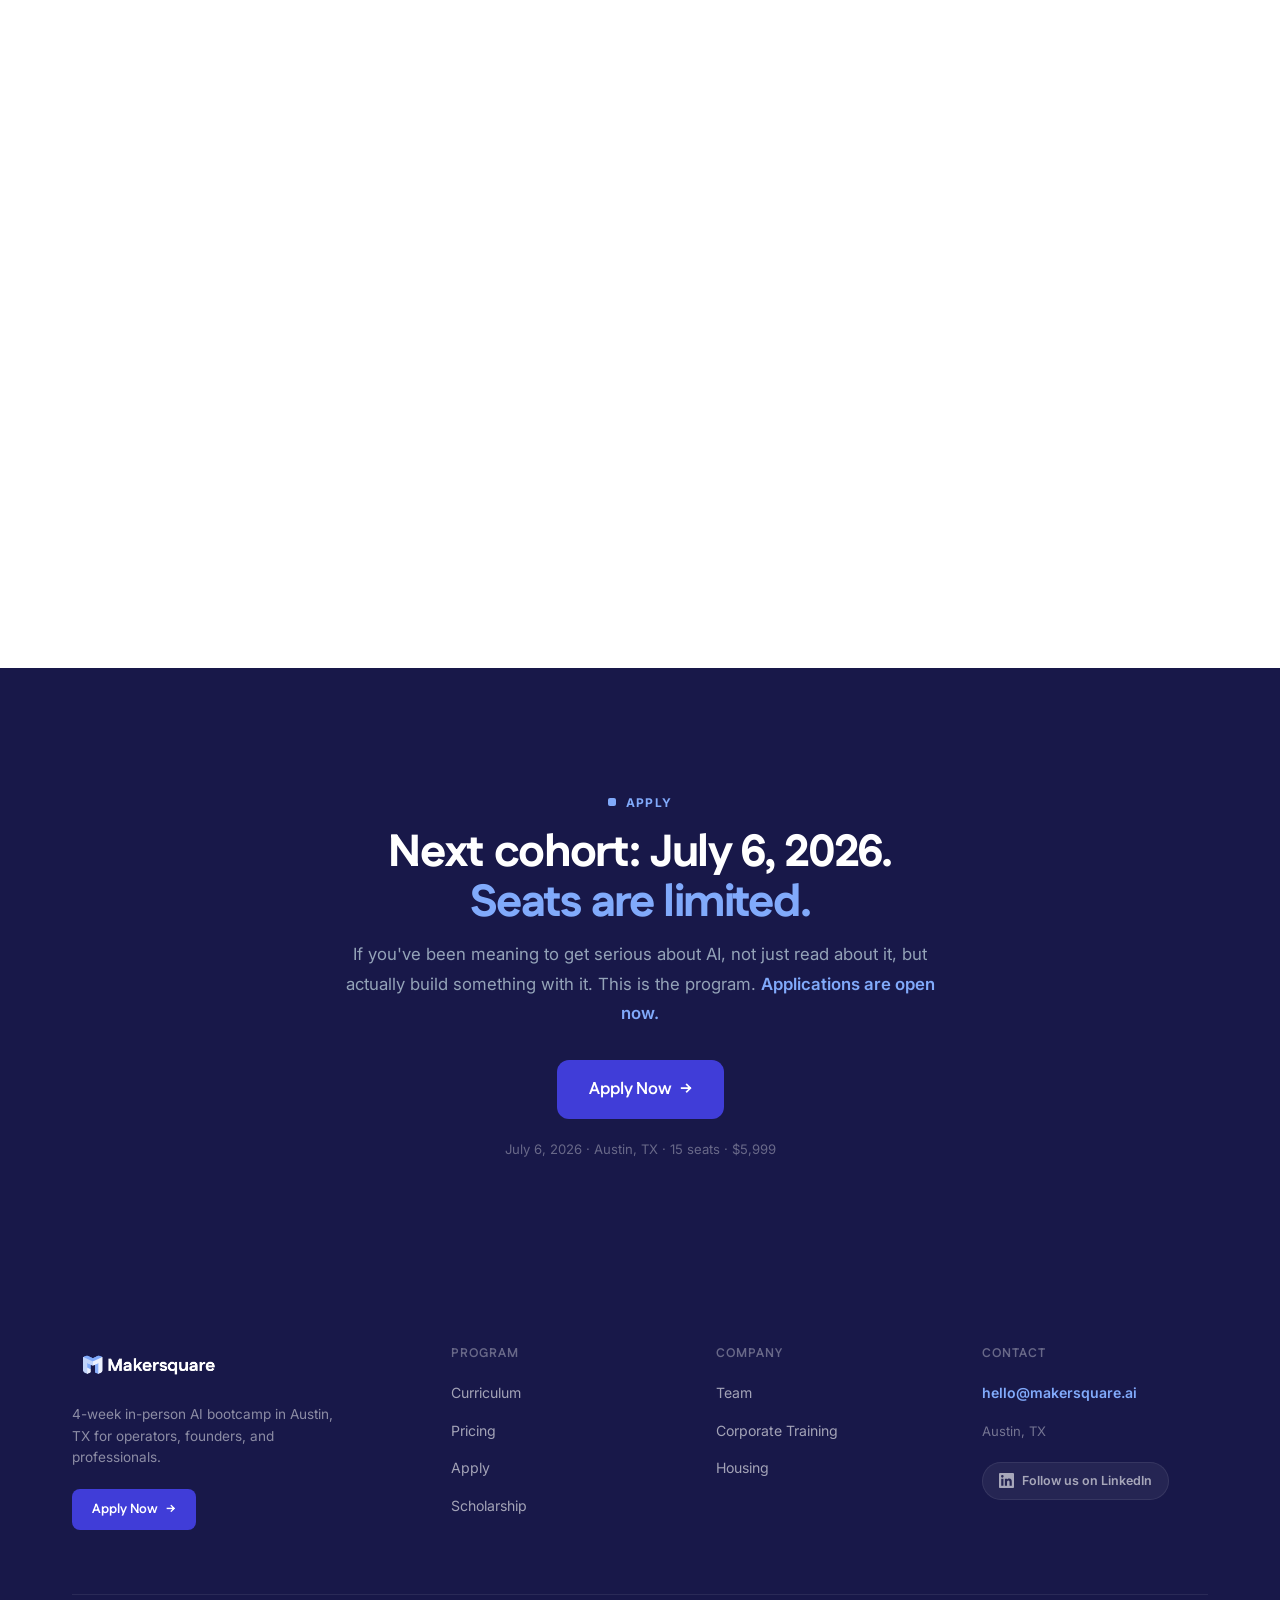
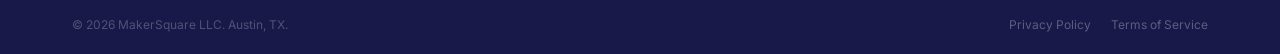
==== commit aedc8f1e: "Apply tools refresh to home ticker, schema, and llms.txt - Home ticker (index.html) now matches the " ====
--- a/index.html
+++ b/index.html
@@ -58,7 +58,7 @@
       "provider": {"@id": "https://www.makersquare.ai/#organization"},
       "url": "https://www.makersquare.ai/",
       "educationalLevel": "Beginner",
-      "teaches": ["Prompt engineering", "RAG systems", "AI agents", "Cursor", "Supabase", "Pinecone", "AI product development", "ElevenLabs", "Lovable"],
+      "teaches": ["Prompt engineering", "RAG systems", "AI agents", "Windsurf", "Supabase", "AI product development", "ElevenLabs", "v0", "Replit"],
       "hasCourseInstance": {
         "@type": "CourseInstance",
         "courseMode": "onsite",
@@ -66,7 +66,7 @@
         "startDate": "2026-07-06",
         "endDate": "2026-08-01",
         "courseWorkload": "P4W",
-        "offers": {"@type": "Offer", "price": "5999", "priceCurrency": "USD", "availability": "https://schema.org/InStock", "url": "https://www.makersquare.ai/apply"}
+        "offers": {"@type": "Offer", "price": "5999", "priceCurrency": "USD", "availability": "https://schema.org/InStock", "url": "https://www.makersquare.ai/apply.html"}
       }
     },
     {
@@ -213,8 +213,8 @@
 <div class="ticker">
   <div class="ticker-label">Tools you'll learn to use</div>
   <div class="ticker-track">
-    <span class="ticker-item">Claude API</span><span class="ticker-item">Cursor</span><span class="ticker-item">Supabase</span><span class="ticker-item">Pinecone</span><span class="ticker-item">Lovable</span><span class="ticker-item">v0</span><span class="ticker-item">Bolt</span><span class="ticker-item">Railway</span><span class="ticker-item">ElevenLabs</span><span class="ticker-item">Braintrust</span>
-    <span class="ticker-item">Claude API</span><span class="ticker-item">Cursor</span><span class="ticker-item">Supabase</span><span class="ticker-item">Pinecone</span><span class="ticker-item">Lovable</span><span class="ticker-item">v0</span><span class="ticker-item">Bolt</span><span class="ticker-item">Railway</span><span class="ticker-item">ElevenLabs</span><span class="ticker-item">Braintrust</span>
+    <span class="ticker-item">Claude API</span><span class="ticker-item">ChatGPT</span><span class="ticker-item">Windsurf</span><span class="ticker-item">Supabase</span><span class="ticker-item">v0</span><span class="ticker-item">Railway</span><span class="ticker-item">Replit</span><span class="ticker-item">ElevenLabs</span><span class="ticker-item">Whisper</span><span class="ticker-item">Claude Vision</span><span class="ticker-item">Braintrust</span><span class="ticker-item">Airtable</span><span class="ticker-item">Google Sheets</span><span class="ticker-item">Notion</span>
+    <span class="ticker-item">Claude API</span><span class="ticker-item">ChatGPT</span><span class="ticker-item">Windsurf</span><span class="ticker-item">Supabase</span><span class="ticker-item">v0</span><span class="ticker-item">Railway</span><span class="ticker-item">Replit</span><span class="ticker-item">ElevenLabs</span><span class="ticker-item">Whisper</span><span class="ticker-item">Claude Vision</span><span class="ticker-item">Braintrust</span><span class="ticker-item">Airtable</span><span class="ticker-item">Google Sheets</span><span class="ticker-item">Notion</span>
   </div>
 </div>
 
@@ -228,6 +228,24 @@
     <div class="stats-strip-card reveal reveal-d4"><div class="stats-strip-num" data-count="59" data-suffix="%">0</div><div class="stats-strip-label">of leaders report an AI skills gap</div><div class="stats-strip-source">DataCamp, 2026</div></div>
   </div>
 </div>
+
+
+<!-- ═══ REVIEWS ═══ -->
+<section class="section section--alt" id="reviews">
+  <div class="container">
+    <div style="text-align:center;">
+      <div class="section-label reveal" style="justify-content:center;">Alumni reviews</div>
+      <h2 class="reveal">What our graduates say<br><span class="text-accent">about MakerSquare.</span></h2>
+    </div>
+    <div class="reviews-grid">
+      <div class="review-card reveal reveal-d1"><div class="review-stars">&#9733;&#9733;&#9733;&#9733;&#9733;</div><blockquote>"I cannot stress enough how amazing this program is and how much it <span class="bl">changed my life</span>."</blockquote><div class="review-author">MakerSquare Graduate</div><div class="review-source">Course Report</div></div>
+      <div class="review-card reveal reveal-d2"><div class="review-stars">&#9733;&#9733;&#9733;&#9733;&#9733;</div><blockquote>"Attending MakerSquare was the <span class="bl">best decision I had made in my life</span>. An experience of enlightenment and transformation."</blockquote><div class="review-author">MakerSquare Graduate</div><div class="review-source">Course Report</div></div>
+      <div class="review-card reveal reveal-d3"><div class="review-stars">&#9733;&#9733;&#9733;&#9733;&#9733;</div><blockquote>"The instructors care about the students and help in any way they can. They <span class="bl">offer any support they can</span>."</blockquote><div class="review-author">MakerSquare Graduate</div><div class="review-source">Course Report</div></div>
+      <div class="review-card reveal reveal-d4"><div class="review-stars">&#9733;&#9733;&#9733;&#9733;&#9733;</div><blockquote>"A no-nonsense boot camp with no filler. The <span class="bl">entire curriculum was centered on real world skills</span>."</blockquote><div class="review-author">MakerSquare Graduate</div><div class="review-source">Course Report</div></div>
+    </div>
+    <div style="text-align:center;margin-top:var(--s7);"><a href="https://www.coursereport.com/schools/makersquare" target="_blank" rel="noopener" class="btn btn-ghost btn-arrow" style="font-size:0.85rem;">Read reviews on Course Report </a></div>
+  </div>
+</section>
 
 
 <!-- ═══ HOW IT WORKS ═══ -->
@@ -376,15 +394,15 @@
   <div class="container">
     <div class="section-label reveal">Curriculum</div>
     <h2 class="reveal">4 weeks. 3 products.<br><span class="text-accent">We start where courses end.</span></h2>
-    <p class="section-sub reveal">No beginner hand-holding. No visual automation tools. Production prompting, RAG, agents, evals, and real deployment.</p>
+    <p class="section-sub reveal">No beginner hand-holding. No visual automation tools. Production prompting, RAG, agents, automated testing, and real deployment.</p>
     <div class="phases">
       <div class="phase-card reveal reveal-d1">
         <div><div class="phase-num">01</div><div class="phase-tag">Week 1</div></div>
-        <div><h3>Advanced Foundations</h3><p>Advanced prompting, structured output, <span class="bl">AI-assisted coding with Cursor</span>, direct API calls, real integrations. First product skeleton deployed by Friday.</p><div class="phase-deliverable">&#10003; Product 1 skeleton deployed and running</div></div>
+        <div><h3>Advanced Foundations</h3><p>Advanced prompting, structured output, <span class="bl">AI-assisted coding with Windsurf</span>, direct API calls, real integrations. First product skeleton deployed by Friday.</p><div class="phase-deliverable">&#10003; Product 1 skeleton deployed and running</div></div>
       </div>
       <div class="phase-card reveal reveal-d2">
         <div><div class="phase-num">02</div><div class="phase-tag">Weeks 2-3</div></div>
-        <div><h3>RAG, Agents &amp; Interfaces</h3><p><span class="bl">RAG pipelines</span> with Supabase and Pinecone. AI agents with evals and guardrails. Real interfaces with Lovable, v0, Bolt. Voice and multimodal with ElevenLabs and Whisper.</p><div class="phase-deliverable">&#10003; Product 1 ships Week 2. Product 2 ships Week 3.</div></div>
+        <div><h3>RAG, Agents &amp; Interfaces</h3><p><span class="bl">RAG pipelines</span> with Supabase. AI agents with automated testing and guardrails. Real interfaces with v0 and Replit. Voice and multimodal with ElevenLabs and Whisper.</p><div class="phase-deliverable">&#10003; Product 1 ships Week 2. Product 2 ships Week 3.</div></div>
       </div>
       <div class="phase-card reveal reveal-d3">
         <div><div class="phase-num">03</div><div class="phase-tag">Week 4</div></div>
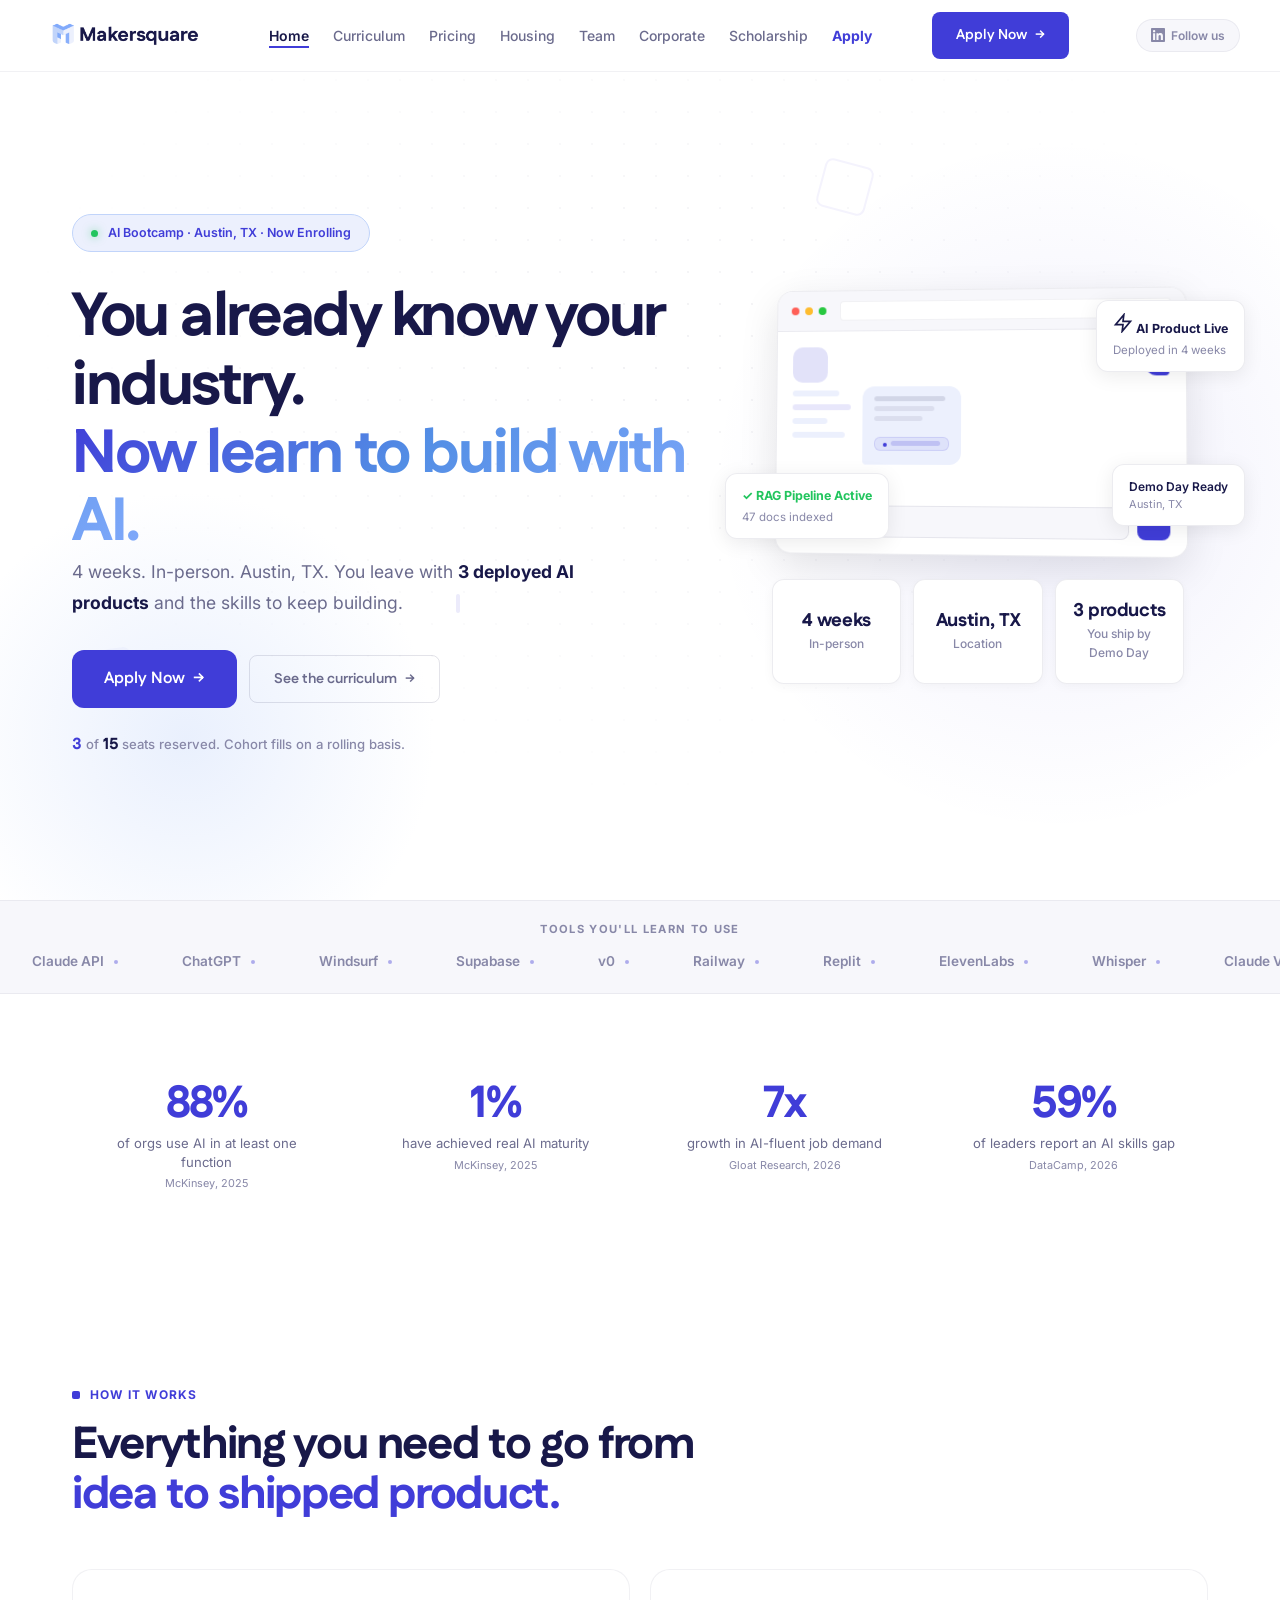
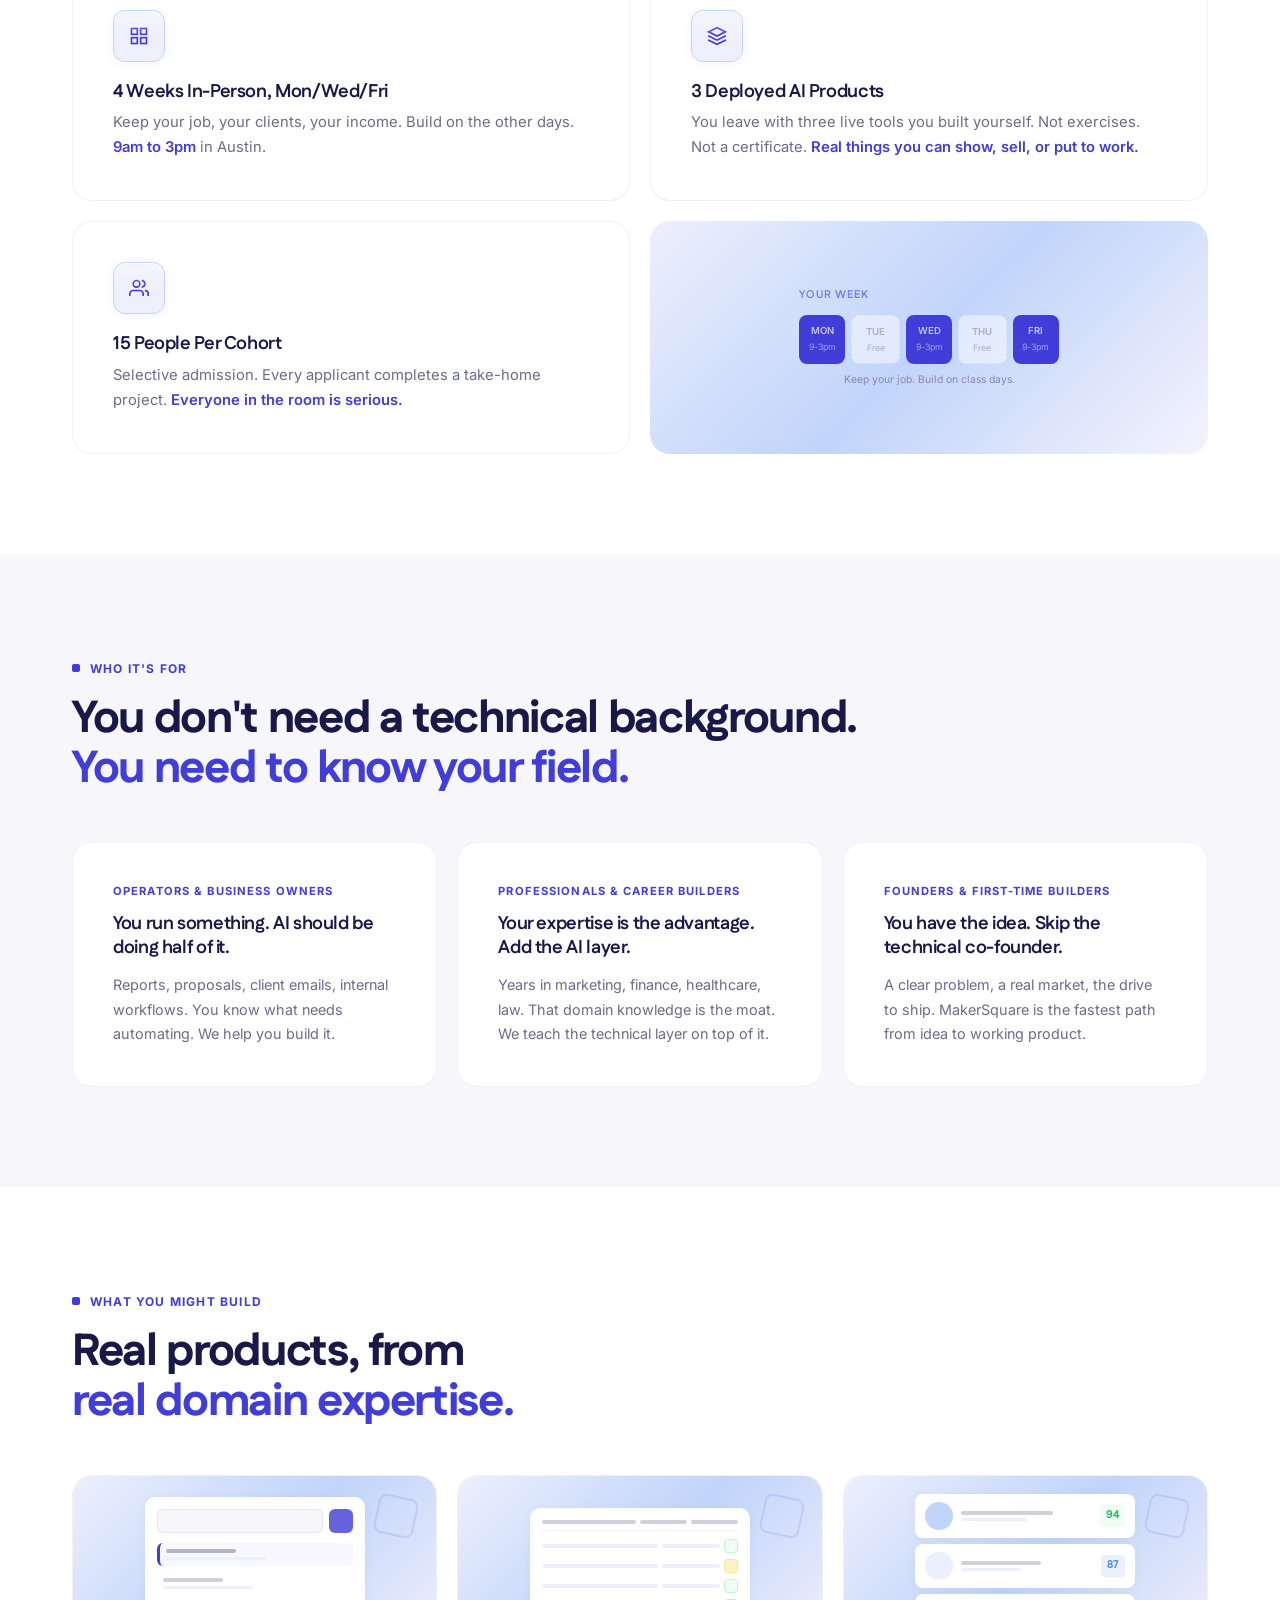
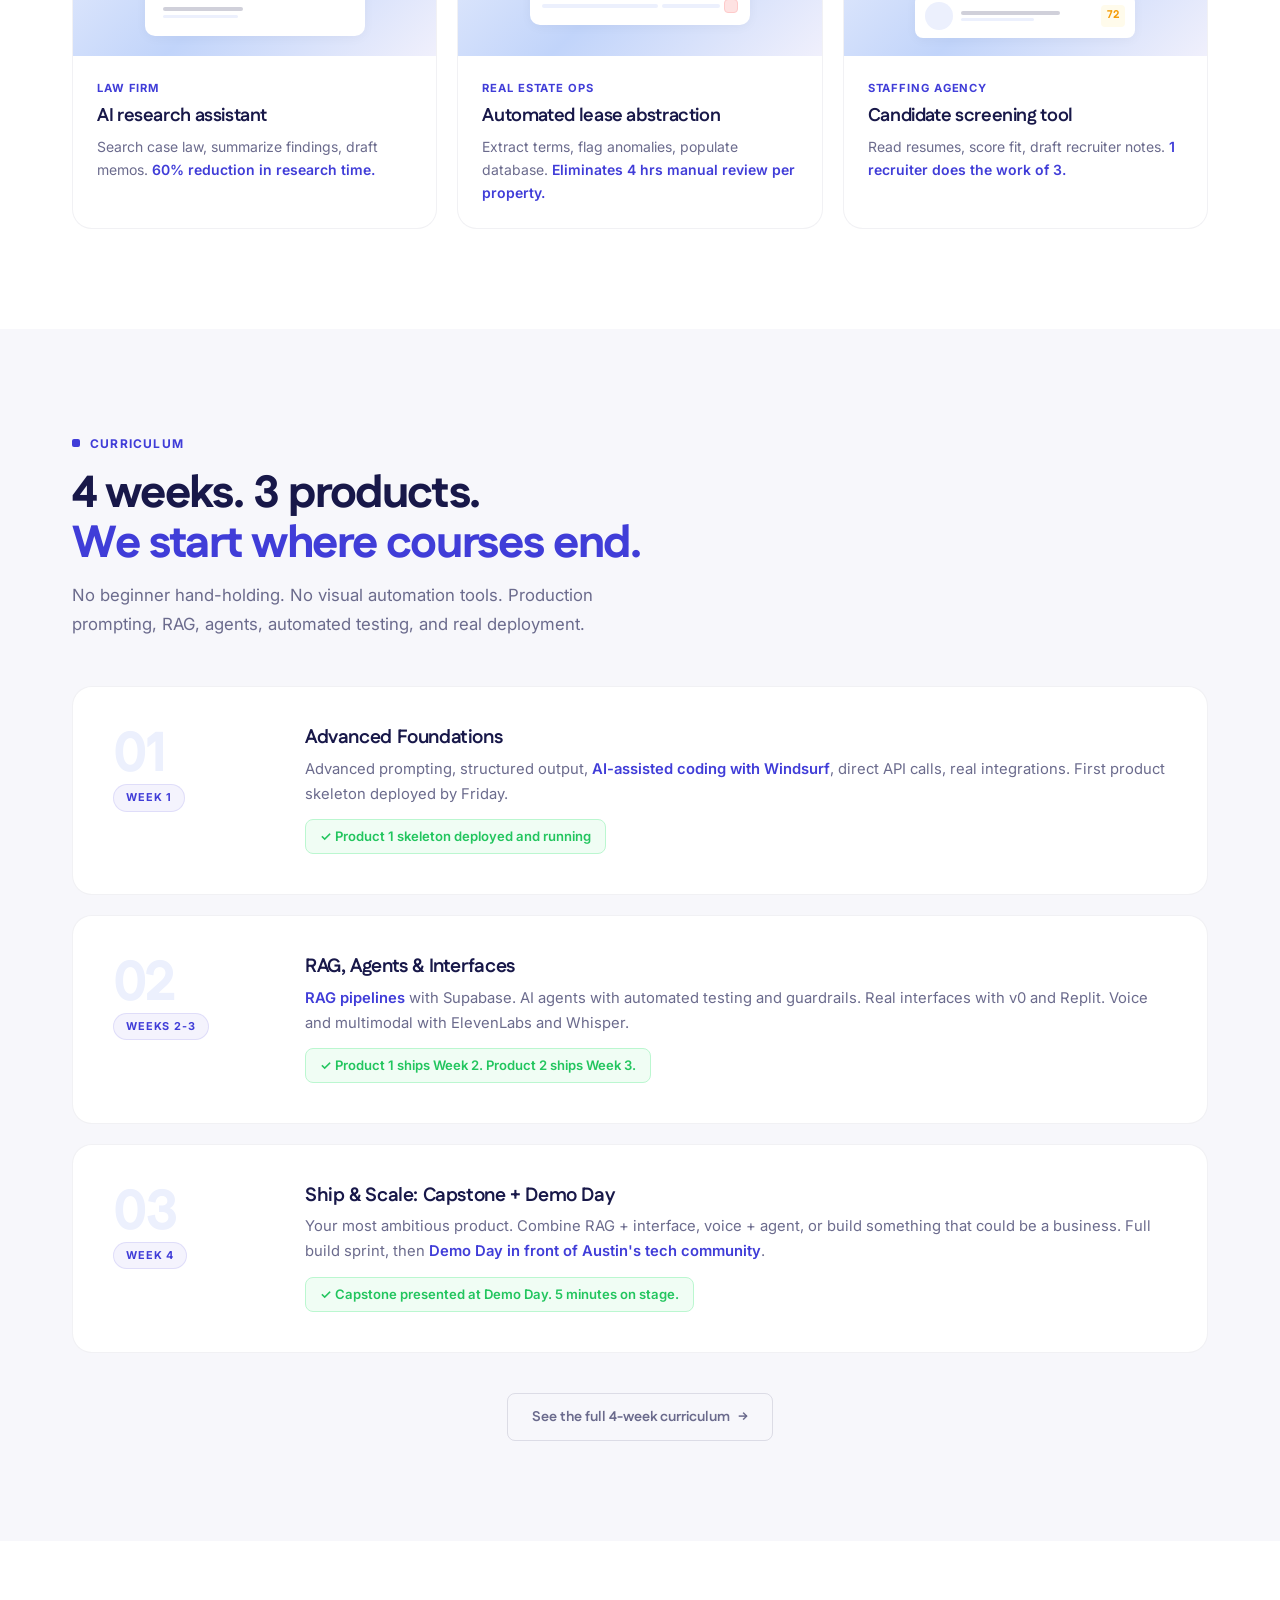
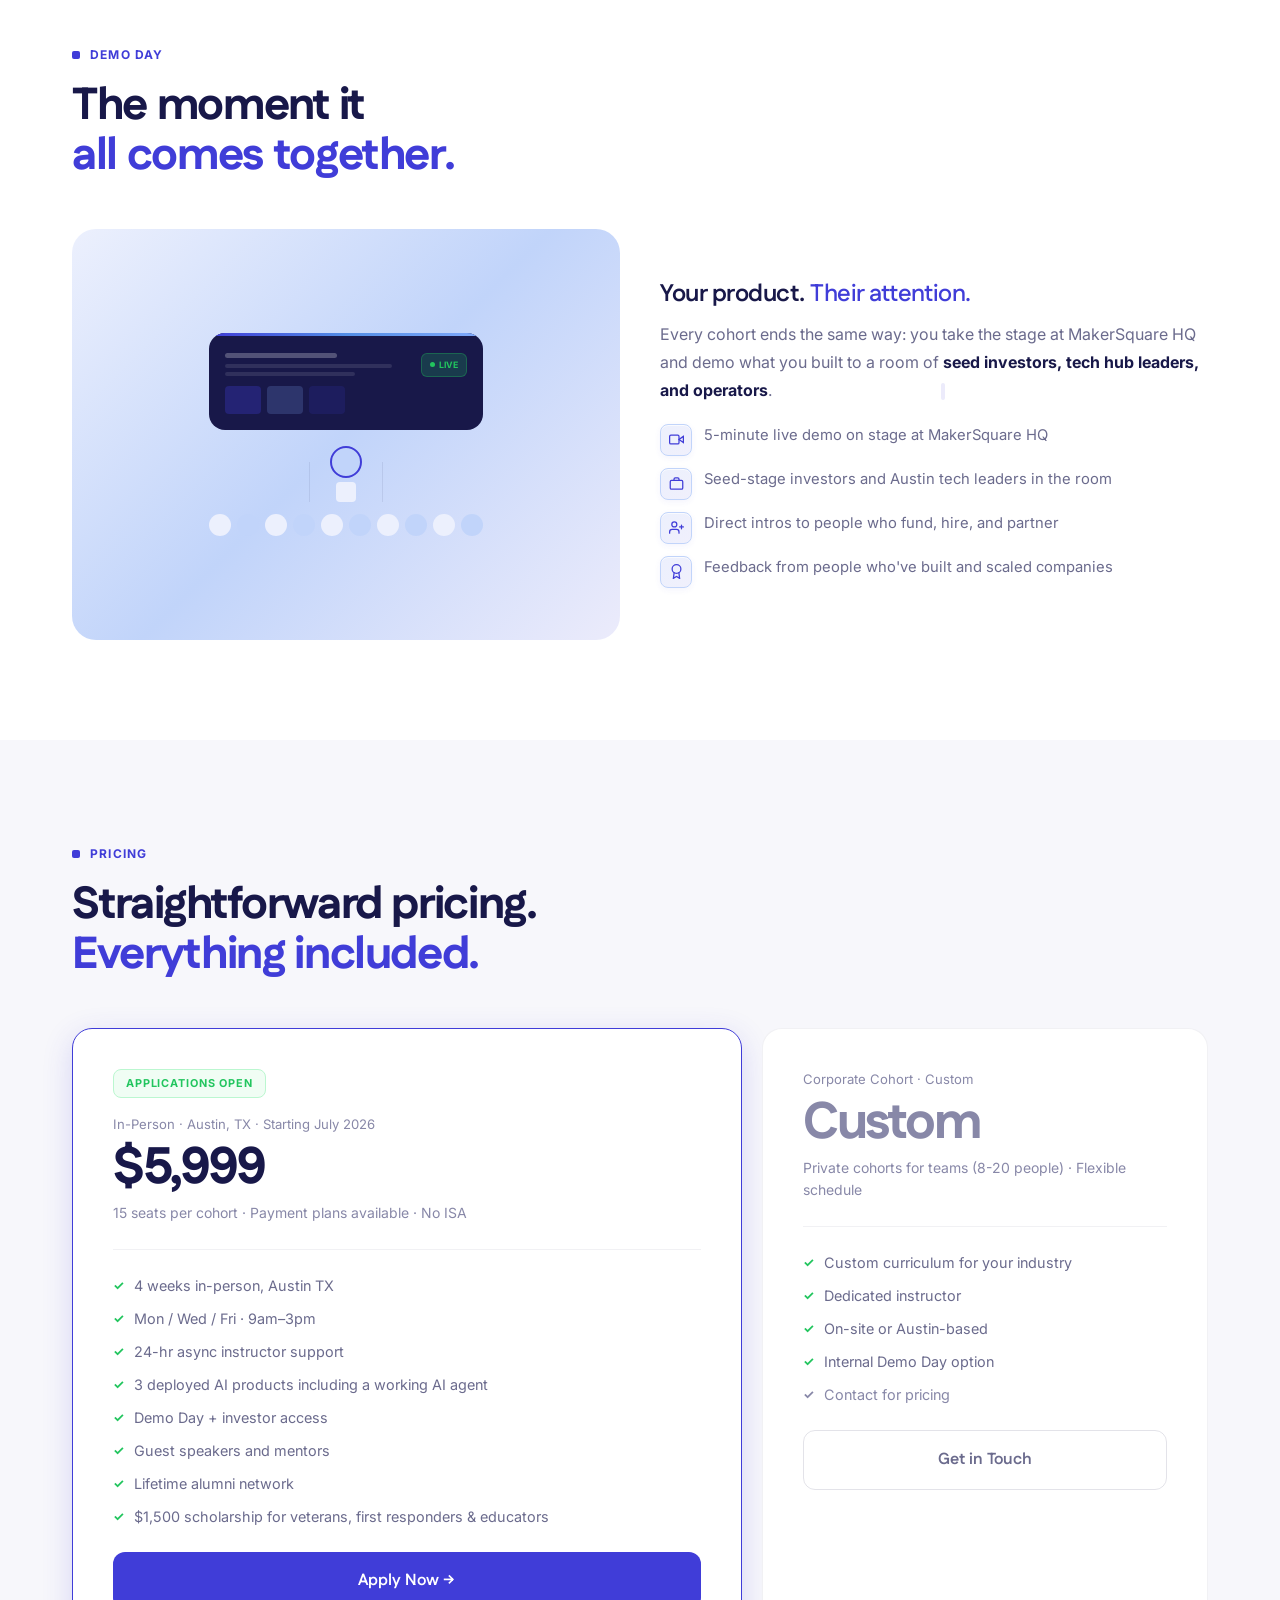
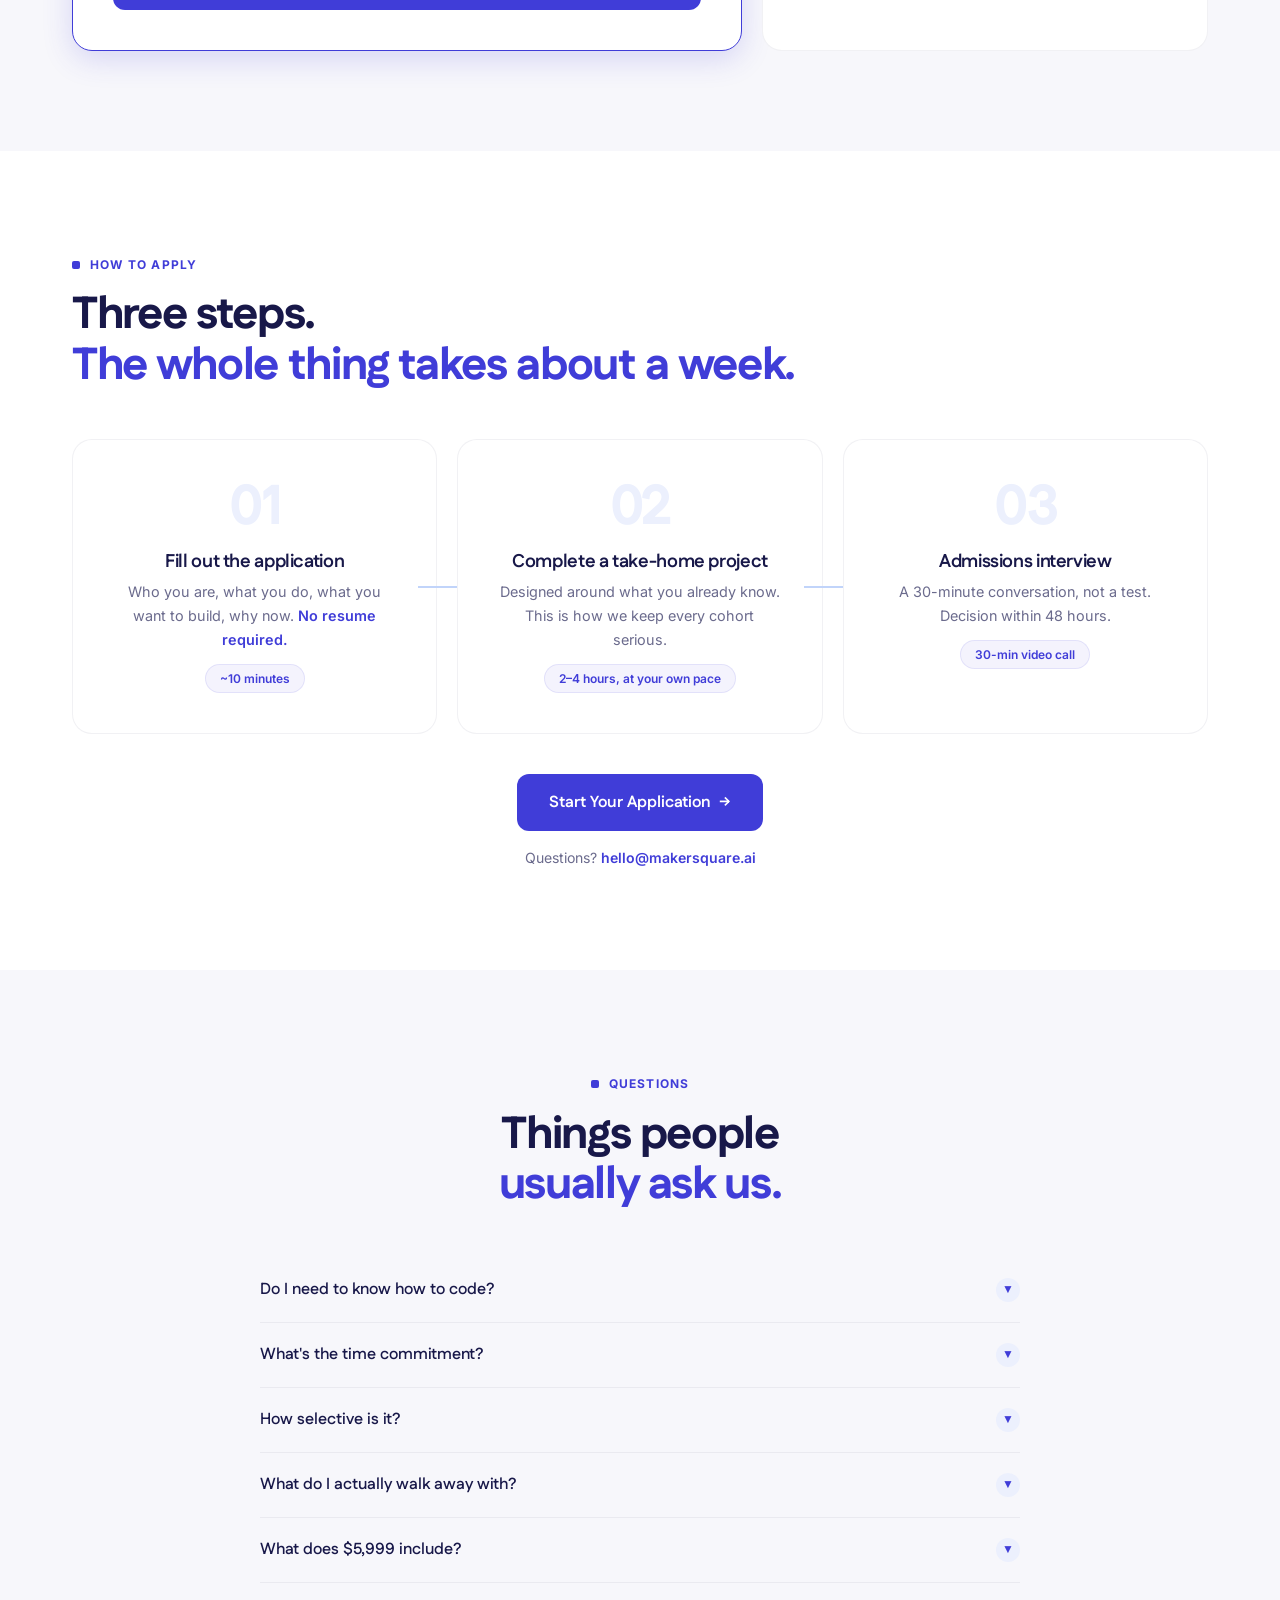
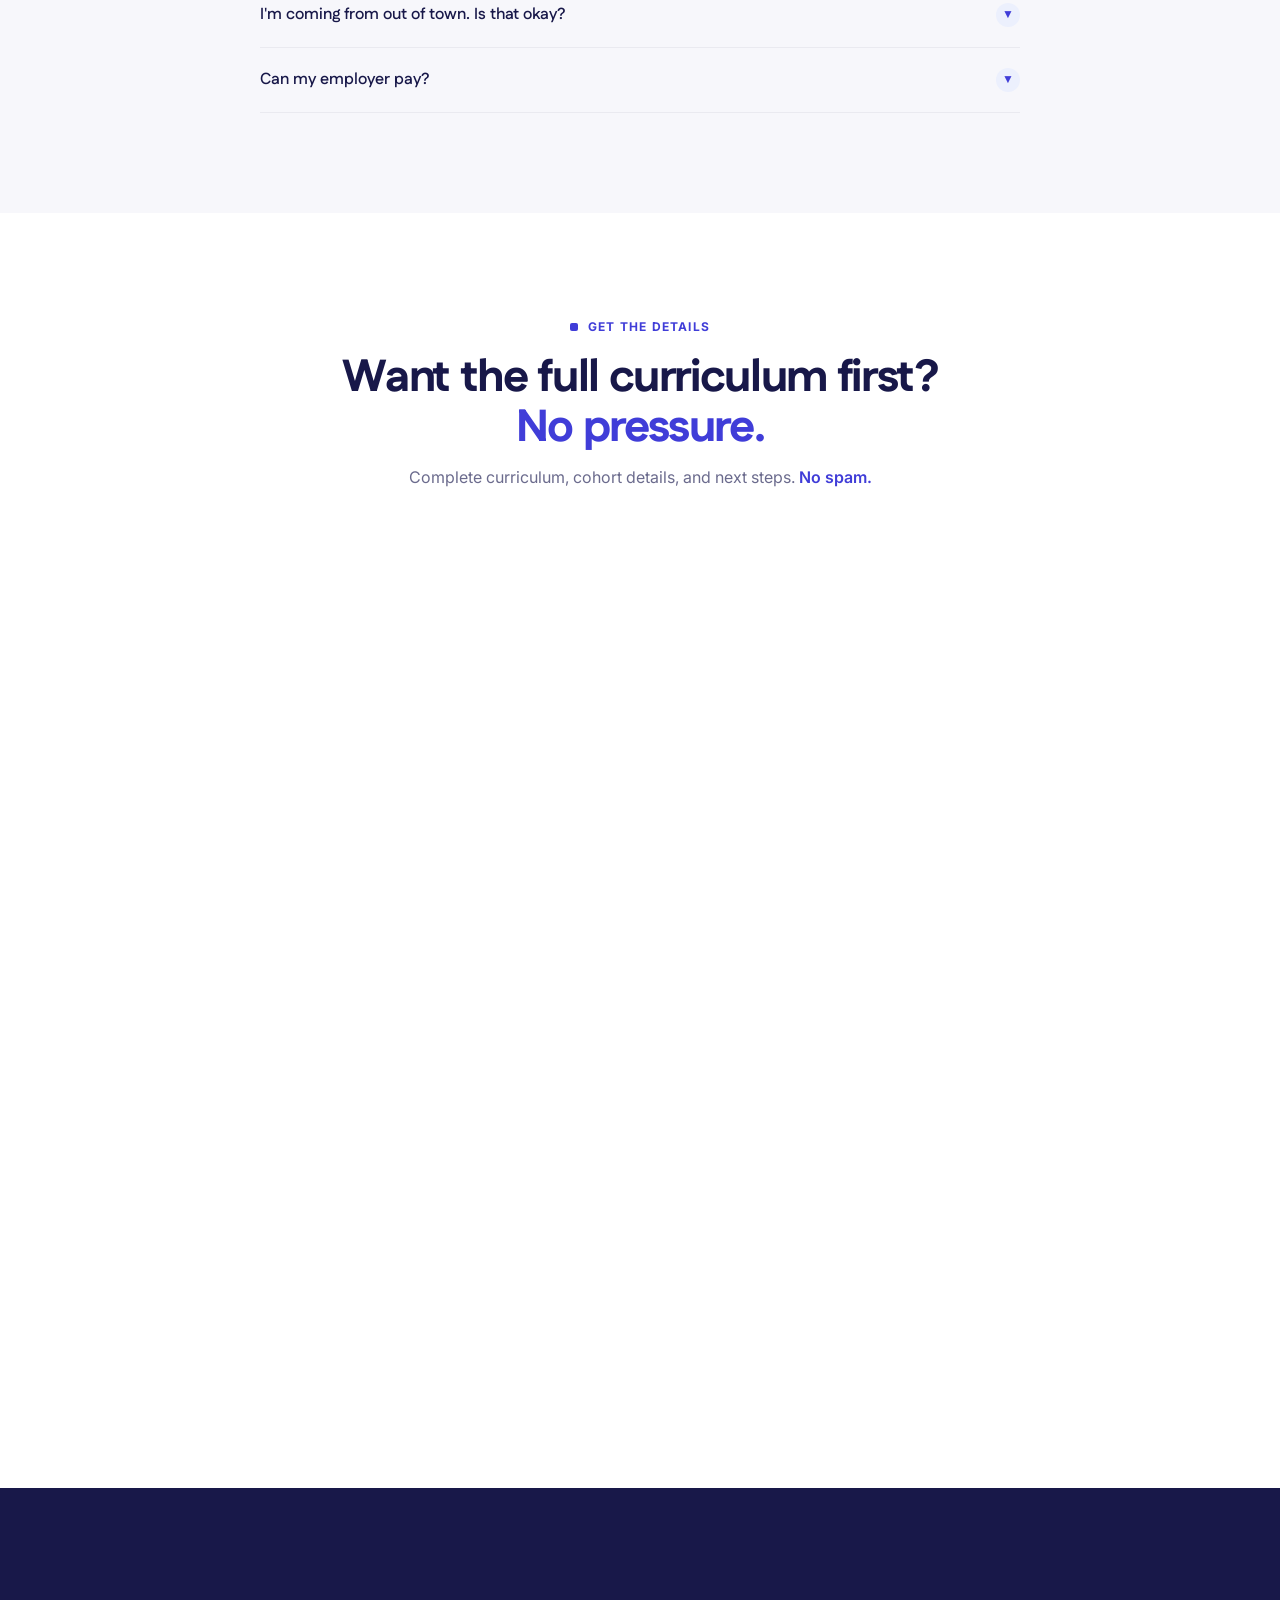
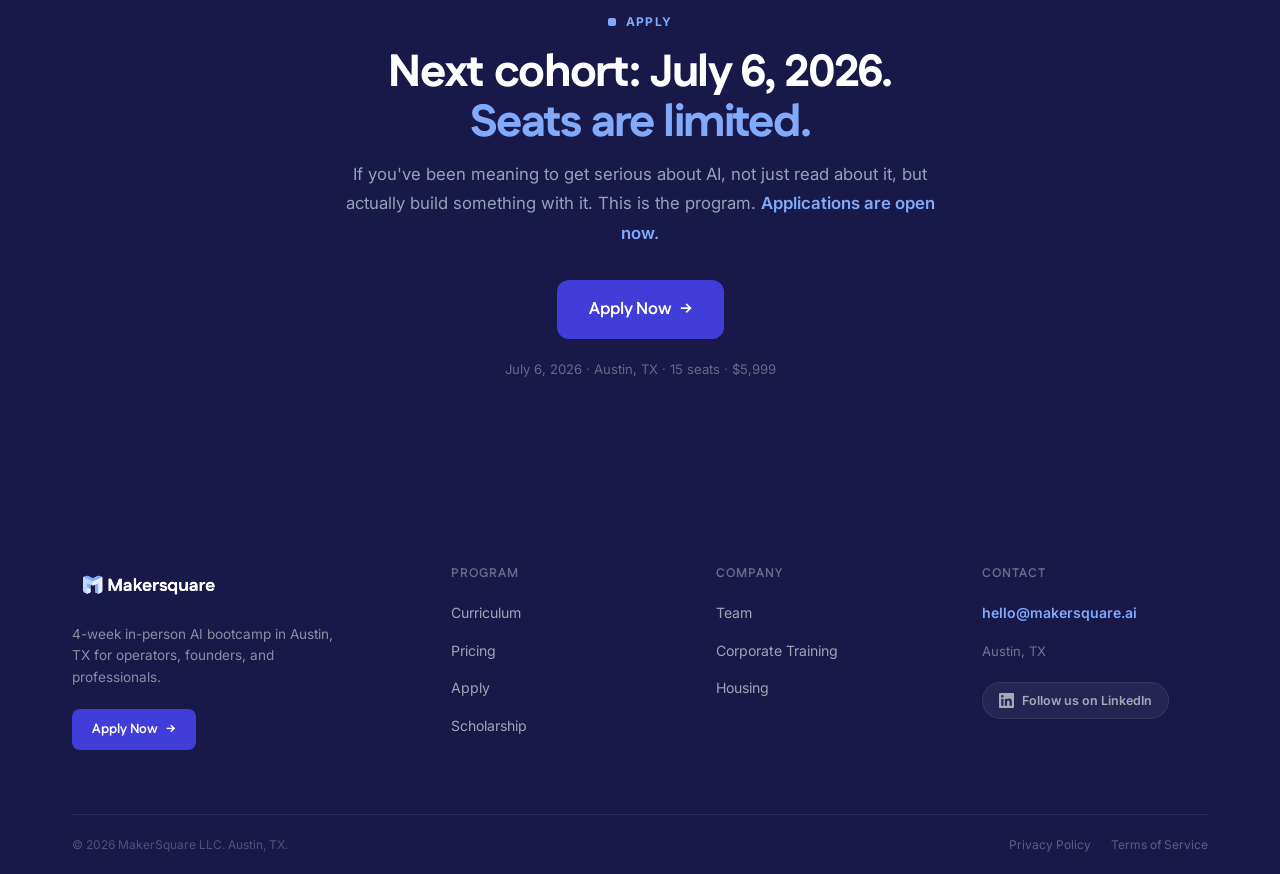
==== commit 59993833: "Merge remote-tracking branch 'origin/main' into post-launch-seo" ====
--- a/index.html
+++ b/index.html
@@ -66,7 +66,7 @@
         "startDate": "2026-07-06",
         "endDate": "2026-08-01",
         "courseWorkload": "P4W",
-        "offers": {"@type": "Offer", "price": "5999", "priceCurrency": "USD", "availability": "https://schema.org/InStock", "url": "https://www.makersquare.ai/apply.html"}
+        "offers": {"@type": "Offer", "price": "5999", "priceCurrency": "USD", "availability": "https://schema.org/InStock", "url": "https://www.makersquare.ai/apply"}
       }
     },
     {
@@ -230,24 +230,6 @@
 </div>
 
 
-<!-- ═══ REVIEWS ═══ -->
-<section class="section section--alt" id="reviews">
-  <div class="container">
-    <div style="text-align:center;">
-      <div class="section-label reveal" style="justify-content:center;">Alumni reviews</div>
-      <h2 class="reveal">What our graduates say<br><span class="text-accent">about MakerSquare.</span></h2>
-    </div>
-    <div class="reviews-grid">
-      <div class="review-card reveal reveal-d1"><div class="review-stars">&#9733;&#9733;&#9733;&#9733;&#9733;</div><blockquote>"I cannot stress enough how amazing this program is and how much it <span class="bl">changed my life</span>."</blockquote><div class="review-author">MakerSquare Graduate</div><div class="review-source">Course Report</div></div>
-      <div class="review-card reveal reveal-d2"><div class="review-stars">&#9733;&#9733;&#9733;&#9733;&#9733;</div><blockquote>"Attending MakerSquare was the <span class="bl">best decision I had made in my life</span>. An experience of enlightenment and transformation."</blockquote><div class="review-author">MakerSquare Graduate</div><div class="review-source">Course Report</div></div>
-      <div class="review-card reveal reveal-d3"><div class="review-stars">&#9733;&#9733;&#9733;&#9733;&#9733;</div><blockquote>"The instructors care about the students and help in any way they can. They <span class="bl">offer any support they can</span>."</blockquote><div class="review-author">MakerSquare Graduate</div><div class="review-source">Course Report</div></div>
-      <div class="review-card reveal reveal-d4"><div class="review-stars">&#9733;&#9733;&#9733;&#9733;&#9733;</div><blockquote>"A no-nonsense boot camp with no filler. The <span class="bl">entire curriculum was centered on real world skills</span>."</blockquote><div class="review-author">MakerSquare Graduate</div><div class="review-source">Course Report</div></div>
-    </div>
-    <div style="text-align:center;margin-top:var(--s7);"><a href="https://www.coursereport.com/schools/makersquare" target="_blank" rel="noopener" class="btn btn-ghost btn-arrow" style="font-size:0.85rem;">Read reviews on Course Report </a></div>
-  </div>
-</section>
-
-
 <!-- ═══ HOW IT WORKS ═══ -->
 <section class="section" id="how-it-works">
   <div class="container">
